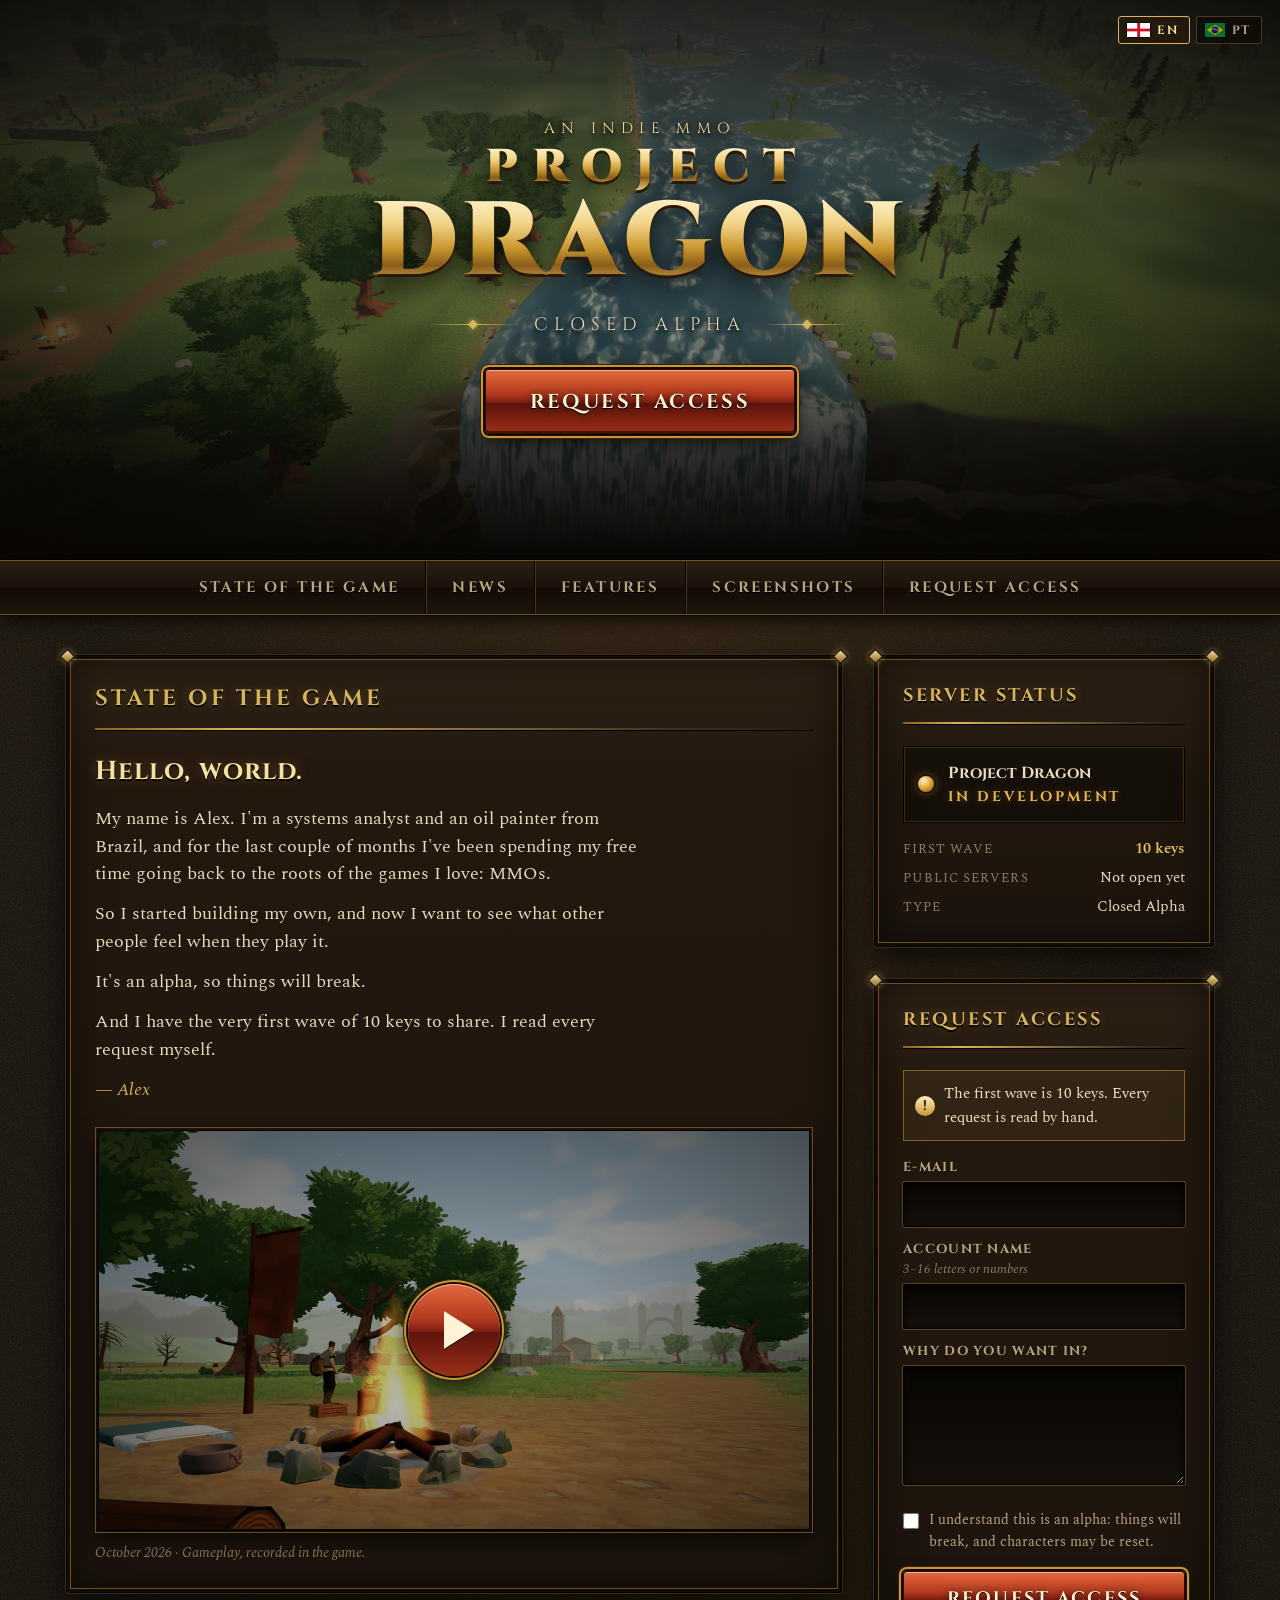
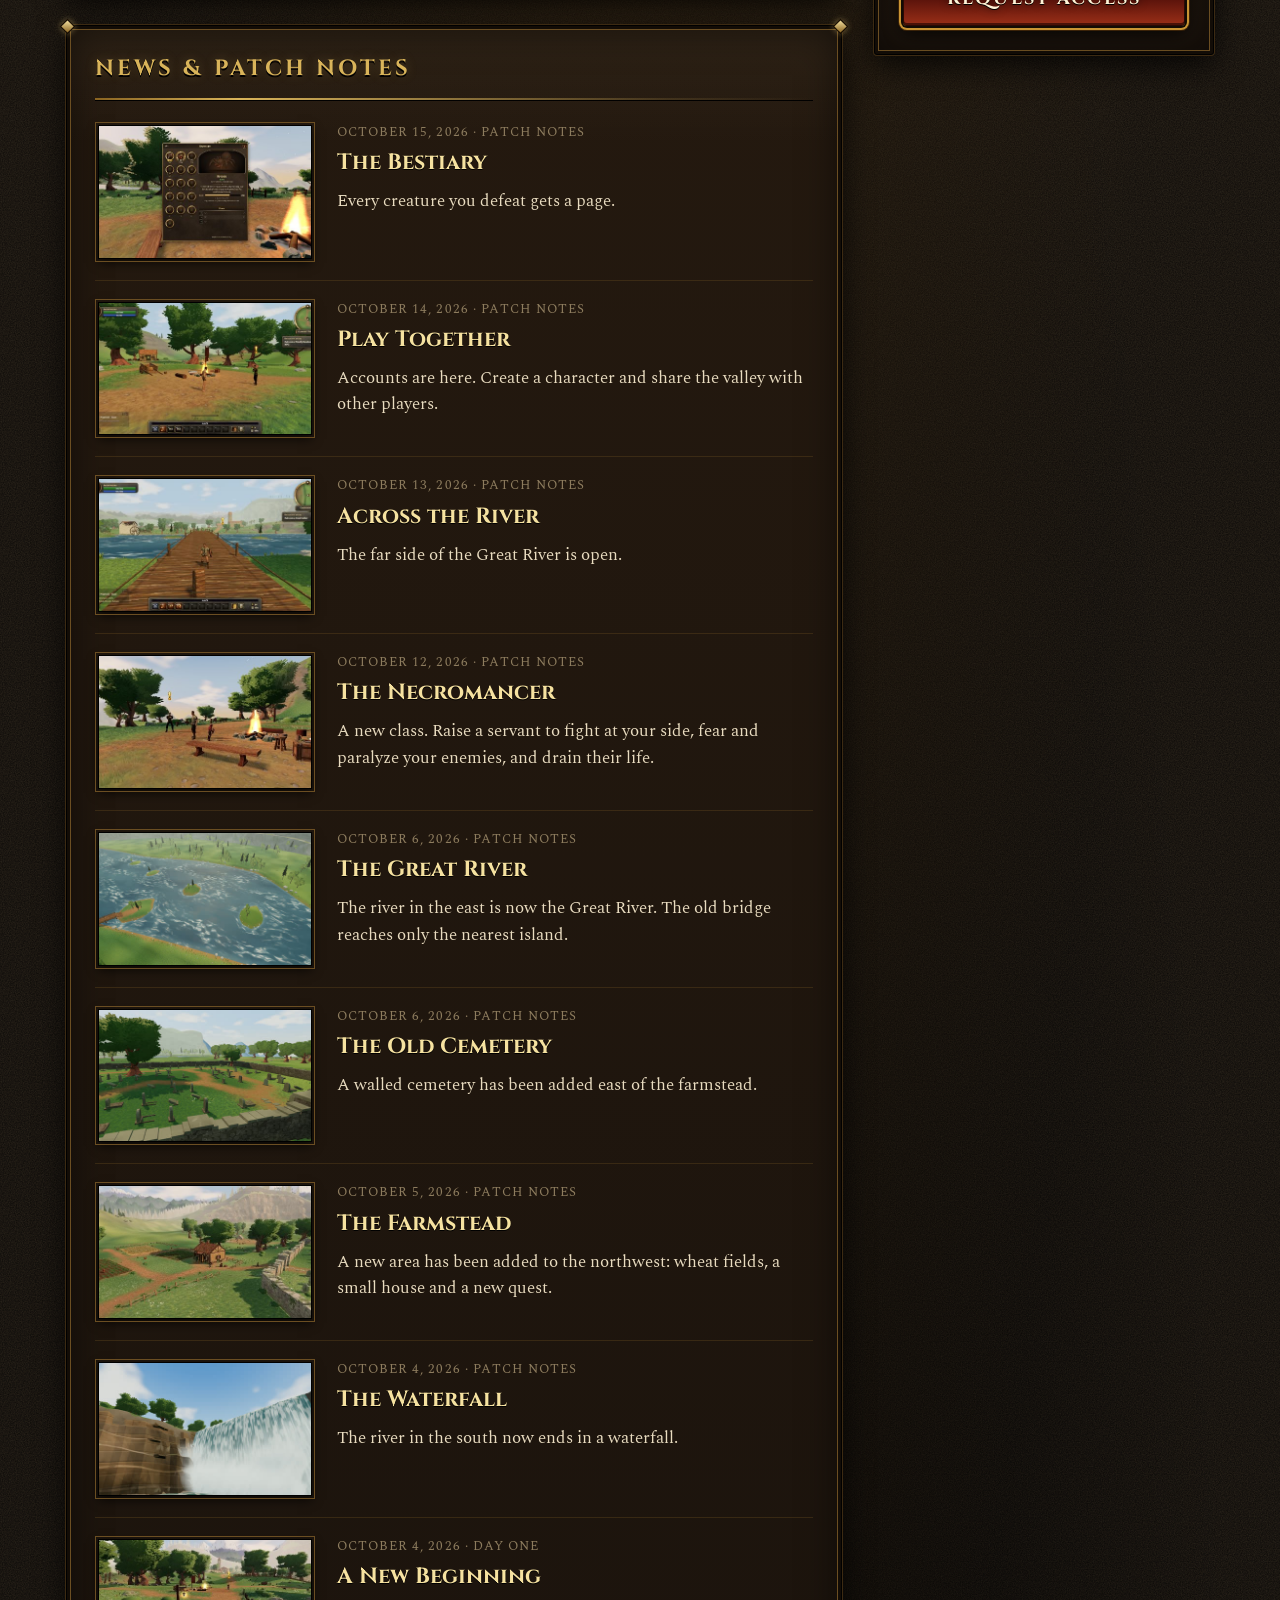
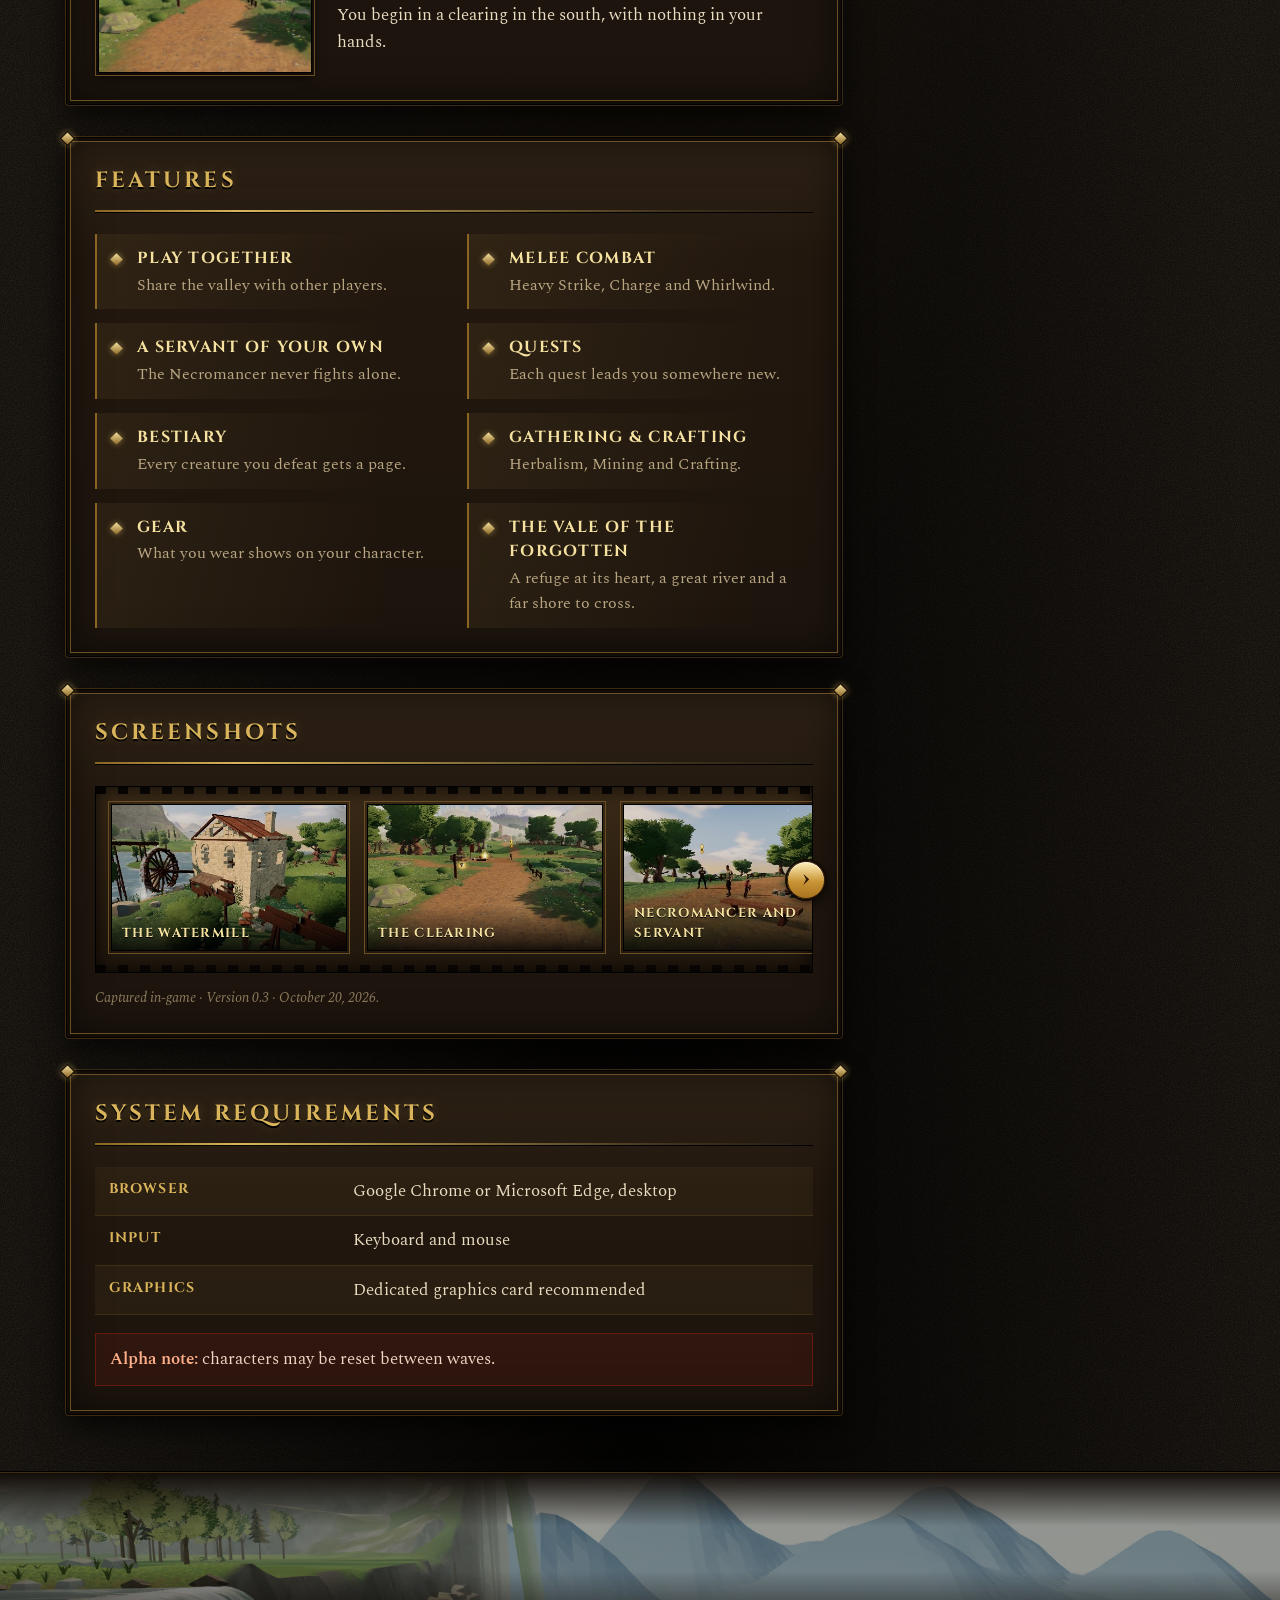
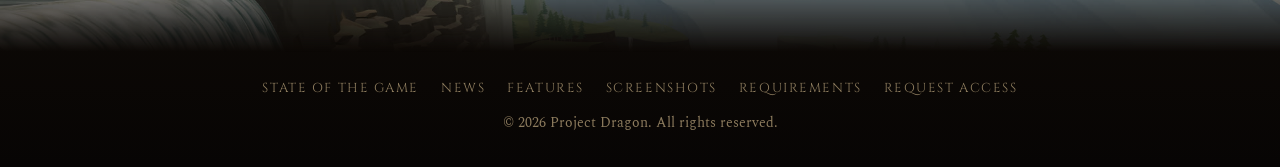
==== index.html @ 589f5ba9 "Refresh gallery with current Project Dragon 0.3 screenshots" ====
<!DOCTYPE html>
<html lang="en">
<head>
  <meta charset="utf-8">
  <meta name="viewport" content="width=device-width, initial-scale=1">
  <title>Project Dragon — Closed Alpha</title>
  <meta name="description" content="Project Dragon is an indie MMO. A world to explore. Closed alpha: request access.">
  <meta name="theme-color" content="#140d06">
  <meta property="og:type" content="website">
  <meta property="og:site_name" content="Project Dragon">
  <meta property="og:title" content="Project Dragon — Closed Alpha">
  <meta property="og:description" content="A world to explore. What lies beyond…">
  <meta property="og:url" content="https://playprojectdragon.github.io/">
  <meta property="og:image" content="https://playprojectdragon.github.io/img/social-card.jpg">
  <meta property="og:image:width" content="1200">
  <meta property="og:image:height" content="630">
  <meta property="og:image:alt" content="A waterfall at the edge of a green valley, a river with small islands behind it.">
  <meta name="twitter:card" content="summary_large_image">
  <link rel="icon" href="data:image/svg+xml,%3Csvg xmlns='http://www.w3.org/2000/svg' viewBox='0 0 32 32'%3E%3Crect x='6' y='6' width='20' height='20' transform='rotate(45 16 16)' fill='%23d9b45a' stroke='%231a0f04' stroke-width='2'/%3E%3C/svg%3E">
  <link rel="preconnect" href="https://fonts.googleapis.com">
  <link rel="preconnect" href="https://fonts.gstatic.com" crossorigin>
  <link href="https://fonts.googleapis.com/css2?family=Cinzel:wght@500;700;900&family=Spectral:ital,wght@0,400;0,600;1,400&display=swap" rel="stylesheet">
  <link rel="preload" as="image" href="img/masthead.jpg">
  <link rel="stylesheet" href="style.css?v=20261020-sem-login">
</head>
<body>

  <!-- Idioma (20/10/2026): inglês por padrão; o português do Brasil mora em data-pt e o script.js troca. -->
  <header class="masthead">
    <div class="masthead-art" aria-hidden="true"></div>
    <div class="lang" role="group" aria-label="Language" data-pt-aria="Idioma">
      <button class="lang-btn" type="button" data-lang="en" aria-pressed="true" title="English">
        <svg viewBox="0 0 30 18" aria-hidden="true"><rect width="30" height="18" fill="#fff"/><rect x="13.2" width="3.6" height="18" fill="#ce1124"/><rect y="7.2" width="30" height="3.6" fill="#ce1124"/></svg>
        <span>EN</span>
      </button>
      <button class="lang-btn" type="button" data-lang="pt" aria-pressed="false" title="Português (Brasil)">
        <svg viewBox="0 0 20 14" aria-hidden="true"><defs><clipPath id="br-globo"><circle cx="10" cy="7" r="3.5"/></clipPath></defs><rect width="20" height="14" fill="#009c3b"/><path d="M10 1.7 18.3 7 10 12.3 1.7 7z" fill="#ffdf00"/><circle cx="10" cy="7" r="3.5" fill="#002776"/><path d="M6.2 6.1 Q10 5.1 13.9 7.9" stroke="#fff" stroke-width="0.7" fill="none" clip-path="url(#br-globo)"/></svg>
        <span>PT</span>
      </button>
    </div>
    <div class="masthead-inner">
      <p class="masthead-kicker" data-pt="Um MMO indie">An indie MMO</p>
      <h1 class="logo"><span class="logo-line">Project</span> <span class="logo-line logo-big">Dragon</span></h1>
      <p class="masthead-tag"><span class="rule" aria-hidden="true"></span><span data-pt="Alfa Fechado">Closed Alpha</span><span class="rule" aria-hidden="true"></span></p>
      <a class="btn btn-epic" href="#request" data-pt="Pedir Acesso">Request Access</a>
    </div>
  </header>

  <nav class="mainnav" aria-label="Main">
    <ul>
      <li><a href="#state" data-pt="Estado do Jogo">State of the Game</a></li>
      <li><a href="#news" data-pt="Notícias">News</a></li>
      <li><a href="#features" data-pt="Recursos">Features</a></li>
      <li><a href="#screenshots" data-pt="Imagens">Screenshots</a></li>
      <li><a href="#request" data-pt="Pedir Acesso">Request Access</a></li>
    </ul>
  </nav>

  <div class="page">
    <main class="col-main">

      <section class="panel" id="state" aria-labelledby="state-title">
        <h2 class="panel-title" id="state-title" data-pt="Estado do Jogo">State of the Game</h2>

        <div class="letter">
          <p class="letter-hello" data-pt="Olá, mundo.">Hello, world.</p>
          <p data-pt="Meu nome é Alex. Sou analista de sistemas e pintor a óleo, aqui do Brasil, e nos últimos meses tenho usado meu tempo livre pra voltar às raízes dos jogos que eu amo: os MMOs.">My name is Alex. I'm a systems analyst and an oil painter from Brazil, and for the last couple of months I've been spending my free time going back to the roots of the games I love: MMOs.</p>
          <p data-pt="Então comecei a construir o meu, e agora quero ver o que as pessoas sentem quando jogam.">So I started building my own, and now I want to see what other people feel when they play it.</p>
          <p data-pt="É um alfa, então coisas vão quebrar.">It's an alpha, so things will break.</p>
          <p data-pt="E tenho a primeira leva de 10 chaves pra compartilhar. Eu leio cada pedido.">And I have the very first wave of 10 keys to share. I read every request myself.</p>
          <p class="letter-sign">— Alex</p>
        </div>

        <figure class="video">
          <div class="video-frame" id="video-frame">
            <img class="video-poster" src="img/video-poster.jpg" width="1280" height="720" alt="A fighter by a campfire in a clearing, a stone refuge in the distance." loading="lazy">
            <button class="video-play" id="video-play" type="button" aria-label="Play the trailer" data-pt-aria="Assistir ao trailer" hidden><span aria-hidden="true"></span></button>
            <p class="video-soon" id="video-soon" data-pt="Vídeo em breve">Gameplay video coming soon</p>
          </div>
          <figcaption class="video-cap" data-pt="&lt;time datetime='2026-10'&gt;Outubro de 2026&lt;/time&gt; · Gameplay gravado no jogo."><time datetime="2026-10">October 2026</time> · Gameplay, recorded in the game.</figcaption>
        </figure>
      </section>

      <section class="panel" id="news" aria-labelledby="news-title">
        <h2 class="panel-title" id="news-title" data-pt="Notícias e Atualizações">News &amp; Patch Notes</h2>

        <article class="news-item">
          <a class="news-thumb" href="img/shots-20261020-bestiary.jpg" data-lightbox="bestiary">
            <img src="img/thumb/shots-20261020-bestiary.jpg" width="480" height="270" alt="The bestiary open to the Spider entry, with its creature portrait and discovery progress." loading="lazy">
          </a>
          <div class="news-body">
            <p class="news-meta" data-pt="&lt;time datetime='2026-10-15'&gt;15 de outubro de 2026&lt;/time&gt; · Atualização"><time datetime="2026-10-15">October 15, 2026</time> · Patch Notes</p>
            <h3 class="news-title" data-pt="O Bestiário">The Bestiary</h3>
            <p data-pt="Cada criatura que você derrota ganha uma página.">Every creature you defeat gets a page.</p>
          </div>
        </article>

        <article class="news-item">
          <a class="news-thumb" href="img/play-together.jpg" data-lightbox="play-together">
            <img src="img/thumb/play-together.jpg" width="480" height="270" alt="Two characters by a campfire in a clearing." loading="lazy">
          </a>
          <div class="news-body">
            <p class="news-meta" data-pt="&lt;time datetime='2026-10-14'&gt;14 de outubro de 2026&lt;/time&gt; · Atualização"><time datetime="2026-10-14">October 14, 2026</time> · Patch Notes</p>
            <h3 class="news-title" data-pt="Jogue Junto">Play Together</h3>
            <p data-pt="As contas chegaram. Crie um personagem e divida o vale com outros jogadores.">Accounts are here. Create a character and share the valley with other players.</p>
          </div>
        </article>

        <article class="news-item">
          <a class="news-thumb" href="img/across-the-river.jpg" data-lightbox="across-the-river">
            <img src="img/thumb/across-the-river.jpg" width="480" height="270" alt="A long wooden bridge over a river, a watermill on the far bank." loading="lazy">
          </a>
          <div class="news-body">
            <p class="news-meta" data-pt="&lt;time datetime='2026-10-13'&gt;13 de outubro de 2026&lt;/time&gt; · Atualização"><time datetime="2026-10-13">October 13, 2026</time> · Patch Notes</p>
            <h3 class="news-title" data-pt="Do Outro Lado do Rio">Across the River</h3>
            <p data-pt="A outra margem do Grande Rio está aberta.">The far side of the Great River is open.</p>
          </div>
        </article>

        <article class="news-item">
          <a class="news-thumb" href="img/shots-20261020-necromancer.jpg" data-lightbox="necromancer">
            <img src="img/thumb/shots-20261020-necromancer.jpg" width="480" height="270" alt="A necromancer with a staff and an imp servant beside the clearing campfire." loading="lazy">
          </a>
          <div class="news-body">
            <p class="news-meta" data-pt="&lt;time datetime='2026-10-12'&gt;12 de outubro de 2026&lt;/time&gt; · Atualização"><time datetime="2026-10-12">October 12, 2026</time> · Patch Notes</p>
            <h3 class="news-title" data-pt="O Necromante">The Necromancer</h3>
            <p data-pt="Uma nova classe. Erga um servo pra lutar ao seu lado, aterrorize e paralise seus inimigos e drene a vida deles.">A new class. Raise a servant to fight at your side, fear and paralyze your enemies, and drain their life.</p>
          </div>
        </article>

        <article class="news-item">
          <a class="news-thumb" href="img/the-great-river.jpg" data-lightbox="the-great-river">
            <img src="img/thumb/the-great-river.jpg" width="480" height="270" alt="A wide river with small wooded islands, seen from above." loading="lazy">
          </a>
          <div class="news-body">
            <p class="news-meta" data-pt="&lt;time datetime='2026-10-06'&gt;6 de outubro de 2026&lt;/time&gt; · Atualização"><time datetime="2026-10-06">October 6, 2026</time> · Patch Notes</p>
            <h3 class="news-title" data-pt="O Grande Rio">The Great River</h3>
            <p data-pt="O rio do leste agora é o Grande Rio. A ponte velha só alcança a ilha mais próxima.">The river in the east is now the Great River. The old bridge reaches only the nearest island.</p>
          </div>
        </article>

        <article class="news-item">
          <a class="news-thumb" href="img/the-old-cemetery.jpg" data-lightbox="the-old-cemetery">
            <img src="img/thumb/the-old-cemetery.jpg" width="480" height="270" alt="Rows of old gravestones inside a low stone wall, a large tree among them." loading="lazy">
          </a>
          <div class="news-body">
            <p class="news-meta" data-pt="&lt;time datetime='2026-10-06'&gt;6 de outubro de 2026&lt;/time&gt; · Atualização"><time datetime="2026-10-06">October 6, 2026</time> · Patch Notes</p>
            <h3 class="news-title" data-pt="O Cemitério Antigo">The Old Cemetery</h3>
            <p data-pt="Um cemitério murado foi adicionado a leste do sítio.">A walled cemetery has been added east of the farmstead.</p>
          </div>
        </article>

        <article class="news-item">
          <a class="news-thumb" href="img/shots-20261020-the-farmstead.jpg" data-lightbox="the-farmstead">
            <img src="img/thumb/shots-20261020-the-farmstead.jpg" width="480" height="270" alt="The farmhouse and planted fields beside the stone wall of the old cemetery." loading="lazy">
          </a>
          <div class="news-body">
            <p class="news-meta" data-pt="&lt;time datetime='2026-10-05'&gt;5 de outubro de 2026&lt;/time&gt; · Atualização"><time datetime="2026-10-05">October 5, 2026</time> · Patch Notes</p>
            <h3 class="news-title" data-pt="O Sítio">The Farmstead</h3>
            <p data-pt="Uma nova área a noroeste: campos de trigo, uma casinha e uma nova missão.">A new area has been added to the northwest: wheat fields, a small house and a new quest.</p>
          </div>
        </article>

        <article class="news-item">
          <a class="news-thumb" href="img/below-the-falls.jpg" data-lightbox="below-the-falls">
            <img src="img/thumb/below-the-falls.jpg" width="480" height="270" alt="A waterfall seen from below, beside a layered rock wall." loading="lazy">
          </a>
          <div class="news-body">
            <p class="news-meta" data-pt="&lt;time datetime='2026-10-04'&gt;4 de outubro de 2026&lt;/time&gt; · Atualização"><time datetime="2026-10-04">October 4, 2026</time> · Patch Notes</p>
            <h3 class="news-title" data-pt="A Cachoeira">The Waterfall</h3>
            <p data-pt="O rio do sul agora termina numa cachoeira.">The river in the south now ends in a waterfall.</p>
          </div>
        </article>

        <article class="news-item">
          <a class="news-thumb" href="img/shots-20261020-the-clearing.jpg" data-lightbox="the-clearing">
            <img src="img/thumb/shots-20261020-the-clearing.jpg" width="480" height="270" alt="A lantern-lined path leads into the clearing, with campfires, trees and the refuge beyond." loading="lazy">
          </a>
          <div class="news-body">
            <p class="news-meta" data-pt="&lt;time datetime='2026-10-04'&gt;4 de outubro de 2026&lt;/time&gt; · Dia 1"><time datetime="2026-10-04">October 4, 2026</time> · Day One</p>
            <h3 class="news-title" data-pt="Um Novo Começo">A New Beginning</h3>
            <p data-pt="Você começa numa clareira ao sul, sem nada nas mãos.">You begin in a clearing in the south, with nothing in your hands.</p>
          </div>
        </article>
      </section>

      <section class="panel" id="features" aria-labelledby="features-title">
        <h2 class="panel-title" id="features-title" data-pt="Recursos">Features</h2>
        <ul class="features">
          <li><h3 data-pt="Jogue Junto">Play Together</h3><p data-pt="Divida o vale com outros jogadores.">Share the valley with other players.</p></li>
          <li><h3 data-pt="Combate Corpo a Corpo">Melee Combat</h3><p data-pt="Golpe Forte, Investida e Rodopio.">Heavy Strike, Charge and Whirlwind.</p></li>
          <li><h3 data-pt="Um Servo Só Seu">A Servant of Your Own</h3><p data-pt="O Necromante nunca luta sozinho.">The Necromancer never fights alone.</p></li>
          <li><h3 data-pt="Missões">Quests</h3><p data-pt="Cada missão leva você a um lugar novo.">Each quest leads you somewhere new.</p></li>
          <li><h3 data-pt="Bestiário">Bestiary</h3><p data-pt="Cada criatura que você derrota ganha uma página.">Every creature you defeat gets a page.</p></li>
          <li><h3 data-pt="Coleta e Artesanato">Gathering &amp; Crafting</h3><p data-pt="Herbalismo, Mineração e Artesanato.">Herbalism, Mining and Crafting.</p></li>
          <li><h3 data-pt="Equipamento">Gear</h3><p data-pt="O que você veste aparece no seu personagem.">What you wear shows on your character.</p></li>
          <li><h3 data-pt="O Vale dos Esquecidos">The Vale of the Forgotten</h3><p data-pt="Um refúgio no coração, um grande rio e uma margem distante pra atravessar.">A refuge at its heart, a great river and a far shore to cross.</p></li>
        </ul>
      </section>

      <section class="panel" id="screenshots" aria-labelledby="shots-title">
        <h2 class="panel-title" id="shots-title" data-pt="Imagens">Screenshots</h2>
        <div class="filmstrip-wrap">
        <button class="strip-btn strip-prev" type="button" aria-label="Scroll screenshots left" data-pt-aria="Voltar as imagens" data-strip="-1">&#8249;</button>
        <div class="filmstrip" id="filmstrip" role="list">
          <a role="listitem" class="frame" href="img/shots-20261020-watermill.jpg" data-lightbox="watermill" data-caption="The Watermill" data-pt-cap="O Moinho">
            <img src="img/thumb/shots-20261020-watermill.jpg" width="480" height="270" alt="The stone watermill beside the river, with its wooden wheel and flowing water." loading="lazy">
            <span class="frame-cap" data-pt="O Moinho">The Watermill</span>
          </a>
          <a role="listitem" class="frame" href="img/shots-20261020-the-clearing.jpg" data-lightbox="the-clearing" data-caption="The Clearing" data-pt-cap="A Clareira">
            <img src="img/thumb/shots-20261020-the-clearing.jpg" width="480" height="270" alt="A lantern-lined path leads into the clearing, with campfires, trees and the refuge beyond." loading="lazy">
            <span class="frame-cap" data-pt="A Clareira">The Clearing</span>
          </a>
          <a role="listitem" class="frame" href="img/shots-20261020-necromancer.jpg" data-lightbox="necromancer" data-caption="Necromancer and Servant" data-pt-cap="Necromante e Servo">
            <img src="img/thumb/shots-20261020-necromancer.jpg" width="480" height="270" alt="A necromancer with a staff and an imp servant beside the clearing campfire." loading="lazy">
            <span class="frame-cap" data-pt="Necromante e Servo">Necromancer and Servant</span>
          </a>
          <a role="listitem" class="frame" href="img/shots-20261020-dragon.jpg" data-lightbox="dragon" data-caption="The Dragon" data-pt-cap="O Dragão">
            <img src="img/thumb/shots-20261020-dragon.jpg" width="480" height="270" alt="A dark armored dragon in the grass, surrounded by trees and cliffs." loading="lazy">
            <span class="frame-cap" data-pt="O Dragão">The Dragon</span>
          </a>
          <a role="listitem" class="frame" href="img/shots-20261020-the-farmstead.jpg" data-lightbox="the-farmstead" data-caption="The Farmstead" data-pt-cap="O Sítio">
            <img src="img/thumb/shots-20261020-the-farmstead.jpg" width="480" height="270" alt="The farmhouse and planted fields beside the stone wall of the old cemetery." loading="lazy">
            <span class="frame-cap" data-pt="O Sítio">The Farmstead</span>
          </a>
          <a role="listitem" class="frame" href="img/shots-20261020-james.jpg" data-lightbox="james" data-caption="James by the Cemetery" data-pt-cap="James junto ao Cemitério">
            <img src="img/thumb/shots-20261020-james.jpg" width="480" height="270" alt="James sits on a bench beside a mug and potted plants, with the cemetery gate behind him." loading="lazy">
            <span class="frame-cap" data-pt="James junto ao Cemitério">James by the Cemetery</span>
          </a>
          <a role="listitem" class="frame" href="img/shots-20261020-bestiary.jpg" data-lightbox="bestiary" data-caption="The Bestiary" data-pt-cap="O Bestiário">
            <img src="img/thumb/shots-20261020-bestiary.jpg" width="480" height="270" alt="The bestiary open to the Spider entry, with its creature portrait and discovery progress." loading="lazy">
            <span class="frame-cap" data-pt="O Bestiário">The Bestiary</span>
          </a>
        </div>
        <button class="strip-btn strip-next" type="button" aria-label="Scroll screenshots right" data-pt-aria="Avançar as imagens" data-strip="1">&#8250;</button>
        </div>
        <p class="panel-foot" data-pt="Capturadas no jogo · Versão 0.3 · 20 de outubro de 2026.">Captured in-game · Version 0.3 · October 20, 2026.</p>
      </section>

      <section class="panel" id="requirements" aria-labelledby="req-title">
        <h2 class="panel-title" id="req-title" data-pt="Requisitos do Sistema">System Requirements</h2>
        <table class="req">
          <tbody>
            <tr><th scope="row" data-pt="Navegador">Browser</th><td data-pt="Google Chrome ou Microsoft Edge, no computador">Google Chrome or Microsoft Edge, desktop</td></tr>
            <tr><th scope="row" data-pt="Controles">Input</th><td data-pt="Teclado e mouse">Keyboard and mouse</td></tr>
            <tr><th scope="row" data-pt="Gráficos">Graphics</th><td data-pt="Placa de vídeo dedicada recomendada">Dedicated graphics card recommended</td></tr>
          </tbody>
        </table>
        <p class="alpha-note" data-pt="&lt;strong&gt;Aviso de alfa:&lt;/strong&gt; personagens podem ser zerados entre as levas."><strong>Alpha note:</strong> characters may be reset between waves.</p>
      </section>

    </main>

    <aside class="col-side">

      <section class="panel panel-side" aria-labelledby="status-title">
        <h2 class="panel-title" id="status-title" data-pt="Status do Servidor">Server Status</h2>
        <div class="realm">
          <span class="realm-light realm-light-wait" aria-hidden="true"></span>
          <div>
            <p class="realm-name">Project Dragon</p>
            <p class="realm-state realm-state-wait" data-pt="Em Construção">In Development</p>
          </div>
        </div>
        <dl class="realm-info">
          <dt data-pt="Primeira leva">First wave</dt><dd class="pop-low" data-pt="10 chaves">10 keys</dd>
          <dt data-pt="Servidores públicos">Public servers</dt><dd data-pt="Fechados">Not open yet</dd>
          <dt data-pt="Tipo">Type</dt><dd data-pt="Alfa Fechado">Closed Alpha</dd>
        </dl>
      </section>

      <section class="panel panel-side" id="request" aria-labelledby="request-title">
        <h2 class="panel-title" id="request-title" data-pt="Pedir Acesso">Request Access</h2>
        <p class="warn" data-pt="A primeira leva é de 10 chaves. Cada pedido é lido um a um.">The first wave is 10 keys. Every request is read by hand.</p>
        <form class="signup" id="signup" novalidate>
          <label for="su-email">E-mail</label>
          <input id="su-email" name="email" type="email" autocomplete="email" required>
          <label for="su-name" data-pt="Nome da conta &lt;span class='hint'&gt;3 a 16 letras ou números&lt;/span&gt;">Account name <span class="hint">3–16 letters or numbers</span></label>
          <input id="su-name" name="account" type="text" required pattern="[A-Za-z0-9]{3,16}" maxlength="16" autocomplete="off">
          <label for="su-why" data-pt="Por que você quer entrar?">Why do you want in?</label>
          <textarea id="su-why" name="why" rows="4" required maxlength="600"></textarea>
          <label class="check"><input type="checkbox" name="ack" value="yes" required> <span data-pt="Entendo que é um alfa: coisas vão quebrar, e personagens podem ser zerados.">I understand this is an alpha: things will break, and characters may be reset.</span></label>
          <div class="hp" aria-hidden="true"><label for="su-site">Leave this field empty</label><input id="su-site" name="_gotcha" type="text" tabindex="-1" autocomplete="off"></div>
          <p class="form-error" id="su-error" role="alert" hidden></p>
          <button class="btn btn-epic btn-block" type="submit" data-pt="Pedir Acesso">Request Access</button>
        </form>
        <div class="received" id="su-done" role="status" hidden>
          <p class="received-title" data-pt="Pedido recebido.">Request received.</p>
          <p data-pt="Se você estiver na leva, sua chave chega por e-mail.">If you're in the wave, your key arrives by e-mail.</p>
        </div>
        <div class="received received-wait" id="su-closed" role="status" hidden>
          <p class="received-title" data-pt="Os pedidos ainda não abriram.">Requests are not open yet.</p>
          <p data-pt="Nada foi enviado. Volte em breve.">Nothing was sent. Please check back soon.</p>
        </div>
      </section>

    </aside>
  </div>

  <footer class="footer">
    <div class="footer-art" aria-hidden="true"></div>
    <ul class="footer-nav">
      <li><a href="#state" data-pt="Estado do Jogo">State of the Game</a></li>
      <li><a href="#news" data-pt="Notícias">News</a></li>
      <li><a href="#features" data-pt="Recursos">Features</a></li>
      <li><a href="#screenshots" data-pt="Imagens">Screenshots</a></li>
      <li><a href="#requirements" data-pt="Requisitos">Requirements</a></li>
      <li><a href="#request" data-pt="Pedir Acesso">Request Access</a></li>
    </ul>
    <p class="copy" data-pt="© 2026 Project Dragon. Todos os direitos reservados.">© 2026 Project Dragon. All rights reserved.</p>
  </footer>

  <div class="lightbox" id="lightbox" hidden>
    <div class="lightbox-box" role="dialog" aria-modal="true" aria-label="Screenshot">
      <img class="lightbox-img" id="lb-img" alt="">
      <p class="lightbox-cap" id="lb-cap"></p>
      <button class="lb-btn lb-prev" id="lb-prev" type="button" aria-label="Previous screenshot" data-pt-aria="Imagem anterior">&#8249;</button>
      <button class="lb-btn lb-next" id="lb-next" type="button" aria-label="Next screenshot" data-pt-aria="Próxima imagem">&#8250;</button>
      <button class="lb-btn lb-close" id="lb-close" type="button" aria-label="Close" data-pt-aria="Fechar">&#215;</button>
    </div>
  </div>

  <script src="script.js?v=20261020-gallery"></script>
</body>
</html>
---- style.css ----
/* Project Dragon — página oficial, estilo dos sites de MMO de 2010.
   Sem framework, sem build. Fontes: Google Fonts (Cinzel, Spectral) com fallback local. */

:root {
  --ink: #e9dcc0;
  --ink-dim: #b9a682;
  --ink-mute: #8d7c5e;
  --gold: #d9b45a;
  --gold-hi: #f6e2a0;
  --gold-lo: #8a6421;
  --bronze: #5b3d16;
  --leather: #1c140d;
  --leather-2: #24190f;
  --night: #0c0907;
  --blood: #7c1d12;
  --green: #5fd068;
  --serif-title: "Cinzel", "Trajan Pro", "Times New Roman", Georgia, serif;
  --serif-body: "Spectral", Georgia, "Times New Roman", serif;
  --gutter: 16px;
}

*, *::before, *::after { box-sizing: border-box; }

html { scroll-behavior: smooth; }

body {
  margin: 0;
  color: var(--ink);
  font-family: var(--serif-body);
  font-size: 17px;
  line-height: 1.55;
  background-color: var(--night);
  background-image:
    radial-gradient(ellipse at 50% 0%, rgba(120, 82, 34, 0.28), transparent 60%),
    radial-gradient(ellipse at 50% 100%, rgba(0, 0, 0, 0.9), transparent 70%),
    url("data:image/svg+xml,%3Csvg xmlns='http://www.w3.org/2000/svg' width='220' height='220'%3E%3Cfilter id='n'%3E%3CfeTurbulence type='fractalNoise' baseFrequency='0.85' numOctaves='3' stitchTiles='stitch'/%3E%3CfeColorMatrix values='0 0 0 0 0.55 0 0 0 0 0.42 0 0 0 0 0.25 0 0 0 0.16 0'/%3E%3C/filter%3E%3Crect width='100%25' height='100%25' filter='url(%23n)'/%3E%3C/svg%3E"),
    linear-gradient(180deg, #17110b 0%, #0d0a07 40%, #090705 100%);
  overflow-x: hidden;
}

img { max-width: 100%; height: auto; display: block; }

a { color: var(--gold); text-decoration: none; }
a:hover, a:focus-visible { color: var(--gold-hi); text-shadow: 0 0 8px rgba(246, 210, 120, 0.45); }

:focus-visible { outline: 2px solid var(--gold-hi); outline-offset: 2px; }

h1, h2, h3 { font-family: var(--serif-title); font-weight: 700; margin: 0; }

/* ---------- Cabeçalho ---------- */

.masthead {
  position: relative;
  min-height: 560px;
  display: flex;
  align-items: center;
  justify-content: center;
  text-align: center;
  padding: 64px var(--gutter) 72px;
  overflow: hidden;
  border-bottom: 1px solid #000;
}

.masthead-art {
  position: absolute;
  inset: 0;
  background: url("img/masthead.jpg") center 55% / cover no-repeat;
  filter: saturate(0.95) brightness(0.88);
}

.masthead-art::after {
  content: "";
  position: absolute;
  inset: 0;
  background:
    radial-gradient(ellipse at 50% 46%, rgba(10, 7, 4, 0.15) 0%, rgba(10, 7, 4, 0.55) 55%, rgba(10, 7, 4, 0.95) 100%),
    linear-gradient(180deg, rgba(10, 7, 4, 0.55) 0%, rgba(10, 7, 4, 0) 30%, rgba(10, 7, 4, 0) 62%, var(--night) 100%);
}

.masthead-inner { position: relative; max-width: 900px; width: 100%; }

/* Idioma (20/10/2026): bandeira da Inglaterra e do Brasil no canto do cabeçalho; inglês por padrão. */
.lang {
  position: absolute;
  top: 16px;
  right: 18px;
  z-index: 2;
  display: flex;
  gap: 6px;
}
.lang-btn {
  display: inline-flex;
  align-items: center;
  gap: 7px;
  padding: 6px 10px 6px 8px;
  font-family: var(--serif-title);
  font-weight: 700;
  font-size: 12px;
  letter-spacing: 0.14em;
  line-height: 1;
  color: var(--ink-dim);
  background: rgba(12, 9, 7, 0.62);
  border: 1px solid rgba(217, 180, 90, 0.28);
  border-radius: 3px;
  cursor: pointer;
  transition: border-color 0.15s, color 0.15s, background 0.15s;
}
.lang-btn svg { display: block; width: auto; height: 14px; box-shadow: 0 0 0 1px rgba(0, 0, 0, 0.55); }
.lang-btn[aria-pressed="false"] svg { opacity: 0.7; }
.lang-btn[aria-pressed="true"] { color: var(--gold-hi); border-color: var(--gold); background: rgba(36, 25, 15, 0.85); }
.lang-btn:hover, .lang-btn:focus-visible { color: var(--gold-hi); border-color: var(--gold); outline: none; }
.lang-btn:hover svg, .lang-btn:focus-visible svg { opacity: 1; }

.masthead-kicker {
  margin: 0 0 6px;
  font-family: var(--serif-title);
  font-size: 15px;
  letter-spacing: 0.42em;
  text-transform: uppercase;
  color: var(--gold-hi);
  text-shadow: 0 2px 4px #000, 0 0 14px rgba(0, 0, 0, 0.9);
}

.logo {
  font-family: var(--serif-title);
  font-weight: 900;
  line-height: 0.95;
  margin: 0;
  color: var(--gold);
  text-transform: uppercase;
  filter: drop-shadow(0 3px 0 #2a1806) drop-shadow(0 6px 14px rgba(0, 0, 0, 0.95));
}

.logo-line {
  display: block;
  background: linear-gradient(180deg, #fff6d0 0%, #f2d488 30%, #c8962f 55%, #8a5d18 72%, #e7c46e 100%);
  -webkit-background-clip: text;
  background-clip: text;
  -webkit-text-fill-color: transparent;
  color: var(--gold);
}

.logo-line:first-child { font-size: 46px; letter-spacing: 0.3em; margin-bottom: 4px; padding-left: 0.3em; }
.logo-big { font-size: 104px; letter-spacing: 0.04em; }

.masthead-tag {
  display: flex;
  align-items: center;
  justify-content: center;
  gap: 16px;
  margin: 18px 0 30px;
  font-family: var(--serif-title);
  font-size: 18px;
  letter-spacing: 0.34em;
  text-transform: uppercase;
  color: var(--ink);
  text-shadow: 0 2px 4px #000;
}

.masthead-tag .rule {
  display: inline-block;
  width: 90px;
  height: 1px;
  background: linear-gradient(90deg, transparent, var(--gold), transparent);
  position: relative;
}

.masthead-tag .rule::after {
  content: "";
  position: absolute;
  left: 50%;
  top: -3px;
  width: 7px;
  height: 7px;
  background: var(--gold);
  transform: translateX(-50%) rotate(45deg);
  box-shadow: 0 0 6px rgba(246, 210, 120, 0.7);
}

.masthead-note {
  margin: 16px 0 0;
  font-style: italic;
  color: var(--ink);
  text-shadow: 0 2px 4px #000, 0 0 10px #000;
}

/* ---------- Botões com bisel ---------- */

.btn {
  display: inline-block;
  font-family: var(--serif-title);
  font-weight: 700;
  text-transform: uppercase;
  letter-spacing: 0.12em;
  color: #2a1604;
  background: linear-gradient(180deg, #fff1bd 0%, #f0cd74 22%, #c99434 52%, #a8731f 53%, #d6a94c 100%);
  border: 1px solid #3a2208;
  border-radius: 4px;
  box-shadow:
    inset 0 1px 0 rgba(255, 255, 255, 0.75),
    inset 0 -2px 0 rgba(90, 50, 8, 0.6),
    0 0 0 2px #120b04,
    0 0 0 3px #7a5620,
    0 4px 12px rgba(0, 0, 0, 0.8);
  text-shadow: 0 1px 0 rgba(255, 240, 200, 0.6);
  cursor: pointer;
  transition: filter 0.15s ease, box-shadow 0.15s ease;
}

.btn:hover, .btn:focus-visible {
  color: #2a1604;
  filter: brightness(1.12);
  text-shadow: 0 1px 0 rgba(255, 240, 200, 0.6);
  box-shadow:
    inset 0 1px 0 rgba(255, 255, 255, 0.85),
    inset 0 -2px 0 rgba(90, 50, 8, 0.6),
    0 0 0 2px #120b04,
    0 0 0 3px #b48a3c,
    0 0 22px rgba(246, 200, 100, 0.55),
    0 4px 12px rgba(0, 0, 0, 0.8);
}

.btn:active { filter: brightness(0.95); transform: translateY(1px); }

.btn-epic {
  font-size: 20px;
  padding: 16px 44px;
  color: #fff3d6;
  text-shadow: 0 1px 0 #000, 0 0 8px rgba(0, 0, 0, 0.7);
  background: linear-gradient(180deg, #e46a3e 0%, #b23a1d 38%, #7c1d12 52%, #5d140b 53%, #9a2f18 100%);
  border-color: #2b0a04;
  box-shadow:
    inset 0 1px 0 rgba(255, 210, 170, 0.7),
    inset 0 -2px 0 rgba(40, 6, 2, 0.7),
    0 0 0 2px #120b04,
    0 0 0 4px #c99434,
    0 0 0 5px #3a2208,
    0 6px 18px rgba(0, 0, 0, 0.85);
}

.btn-epic:hover, .btn-epic:focus-visible {
  color: #fffaf0;
  text-shadow: 0 1px 0 #000, 0 0 10px rgba(255, 200, 120, 0.6);
  box-shadow:
    inset 0 1px 0 rgba(255, 220, 180, 0.85),
    inset 0 -2px 0 rgba(40, 6, 2, 0.7),
    0 0 0 2px #120b04,
    0 0 0 4px #f0cd74,
    0 0 0 5px #3a2208,
    0 0 28px rgba(255, 150, 70, 0.55),
    0 6px 18px rgba(0, 0, 0, 0.85);
}

.btn-small { font-size: 14px; padding: 9px 18px; }
.btn-block { display: block; width: 100%; padding: 14px 12px; font-size: 18px; }

.btn[disabled] {
  cursor: not-allowed;
  filter: grayscale(0.85) brightness(0.55);
  box-shadow: inset 0 1px 0 rgba(255, 255, 255, 0.3), 0 0 0 2px #120b04, 0 0 0 3px #4a3a22;
}

/* ---------- Navegação ---------- */

.mainnav {
  position: sticky;
  top: 0;
  z-index: 20;
  background:
    linear-gradient(180deg, #2b1f13 0%, #1a120a 48%, #120c06 52%, #1d140b 100%);
  border-top: 1px solid #6e5023;
  border-bottom: 1px solid #6e5023;
  box-shadow: 0 1px 0 #000, 0 -1px 0 #000, 0 6px 18px rgba(0, 0, 0, 0.7);
}

.mainnav ul {
  list-style: none;
  margin: 0 auto;
  padding: 0 var(--gutter);
  max-width: 1180px;
  display: flex;
  justify-content: center;
  flex-wrap: wrap;
}

.mainnav li + li { border-left: 1px solid #000; box-shadow: inset 1px 0 0 #4a3519; }

.mainnav a {
  display: block;
  padding: 15px 26px;
  font-family: var(--serif-title);
  font-weight: 700;
  font-size: 15px;
  letter-spacing: 0.16em;
  text-transform: uppercase;
  color: var(--ink-dim);
  text-shadow: 0 1px 0 #000;
}

.mainnav a:hover, .mainnav a:focus-visible {
  color: var(--gold-hi);
  background: radial-gradient(ellipse at 50% 100%, rgba(217, 180, 90, 0.25), transparent 70%);
}

/* ---------- Página e painéis ---------- */

.page {
  max-width: 1180px;
  margin: 0 auto;
  padding: 40px var(--gutter) 56px;
  display: grid;
  grid-template-columns: minmax(0, 1fr) 340px;
  gap: 32px;
  align-items: start;
}

.col-main, .col-side { display: grid; grid-template-columns: minmax(0, 1fr); gap: 32px; min-width: 0; }
.panel { min-width: 0; }

.panel {
  position: relative;
  padding: 26px 28px 28px;
  background:
    linear-gradient(180deg, rgba(255, 230, 170, 0.045), rgba(0, 0, 0, 0) 120px),
    linear-gradient(180deg, var(--leather-2), var(--leather));
  border: 1px solid #000;
  outline: 1px solid #6b4e22;
  outline-offset: -5px;
  box-shadow:
    inset 0 0 0 4px #120c06,
    inset 0 0 40px rgba(0, 0, 0, 0.6),
    0 0 0 1px #3c2a12,
    0 10px 30px rgba(0, 0, 0, 0.75);
  border-radius: 3px;
  scroll-margin-top: 70px;
}

/* Cantoneiras ornamentais: quatro losangos dourados. */
.panel::before, .panel::after {
  content: "";
  position: absolute;
  top: -5px;
  width: 11px;
  height: 11px;
  background: linear-gradient(135deg, var(--gold-hi), var(--gold-lo));
  border: 1px solid #1a0f04;
  transform: rotate(45deg);
  box-shadow: 0 0 6px rgba(246, 210, 120, 0.45);
}
.panel::before { left: -5px; }
.panel::after { right: -5px; }

.panel-title {
  position: relative;
  font-size: 22px;
  letter-spacing: 0.14em;
  text-transform: uppercase;
  color: var(--gold);
  text-shadow: 0 2px 0 #000, 0 0 12px rgba(217, 180, 90, 0.25);
  padding-bottom: 14px;
  margin-bottom: 22px;
}

.panel-title::after {
  content: "";
  position: absolute;
  left: 0;
  right: 0;
  bottom: 0;
  height: 2px;
  background: linear-gradient(90deg, var(--gold-lo), var(--gold) 20%, rgba(217, 180, 90, 0.15) 80%, transparent);
  box-shadow: 0 1px 0 #000;
}

.panel-side .panel-title { font-size: 18px; }

.panel-foot {
  margin: 14px 0 0;
  font-size: 14px;
  font-style: italic;
  color: var(--ink-mute);
}

/* ---------- Notícias ---------- */

.news-item {
  display: grid;
  grid-template-columns: 220px minmax(0, 1fr);
  gap: 22px;
  padding: 18px 0;
  border-top: 1px solid rgba(107, 78, 34, 0.35);
}
.news-item:first-of-type { border-top: 0; padding-top: 0; }
.news-item:last-of-type { padding-bottom: 0; }

.news-thumb {
  display: block;
  border: 1px solid #000;
  outline: 1px solid #6b4e22;
  outline-offset: 2px;
  margin: 3px;
  box-shadow: 0 4px 10px rgba(0, 0, 0, 0.7);
  overflow: hidden;
  aspect-ratio: 16 / 10;
  align-self: start;
}
.news-thumb img { width: 100%; height: 100%; object-fit: cover; transition: transform 0.4s ease, filter 0.4s ease; }
.news-thumb:hover img { transform: scale(1.05); filter: brightness(1.1); }

.news-meta {
  margin: 0 0 4px;
  font-size: 13px;
  letter-spacing: 0.08em;
  text-transform: uppercase;
  color: var(--ink-mute);
}

.news-title {
  font-size: 22px;
  color: var(--gold-hi);
  text-shadow: 0 1px 0 #000;
  margin-bottom: 8px;
}

.news-body p:last-child { margin: 0; }

/* ---------- Recursos ---------- */

.features {
  list-style: none;
  margin: 0;
  padding: 0;
  display: grid;
  grid-template-columns: repeat(2, minmax(0, 1fr));
  gap: 14px 26px;
}

.features li {
  position: relative;
  padding: 12px 14px 12px 40px;
  background: linear-gradient(90deg, rgba(217, 180, 90, 0.07), transparent 85%);
  border-left: 2px solid var(--gold-lo);
}

.features li::before {
  content: "";
  position: absolute;
  left: 15px;
  top: 21px;
  width: 9px;
  height: 9px;
  background: linear-gradient(135deg, var(--gold-hi), var(--gold-lo));
  transform: rotate(45deg);
  box-shadow: 0 0 6px rgba(246, 210, 120, 0.5);
}

.features h3 {
  font-size: 16px;
  letter-spacing: 0.08em;
  text-transform: uppercase;
  color: var(--gold-hi);
  margin-bottom: 2px;
}

.features p { margin: 0; color: var(--ink-dim); font-size: 16px; }

/* ---------- Filmstrip ---------- */

.filmstrip-wrap { position: relative; }

.strip-btn {
  position: absolute;
  top: 50%;
  z-index: 2;
  width: 38px;
  height: 38px;
  margin-top: -19px;
  border-radius: 50%;
  font: 700 26px/34px var(--serif-title);
  color: #2a1604;
  background: linear-gradient(180deg, #fff1bd, #c99434 55%, #a8731f);
  border: 1px solid #3a2208;
  box-shadow: inset 0 1px 0 rgba(255, 255, 255, 0.7), 0 0 0 2px #120b04, 0 4px 12px rgba(0, 0, 0, 0.8);
  cursor: pointer;
}
.strip-btn:hover, .strip-btn:focus-visible { filter: brightness(1.15); }
.strip-btn[disabled] { opacity: 0; pointer-events: none; }
.strip-prev { left: -12px; }
.strip-next { right: -12px; }

.filmstrip {
  display: flex;
  gap: 14px;
  overflow-x: auto;
  scroll-snap-type: x mandatory;
  padding: 14px 12px 18px;
  background:
    repeating-linear-gradient(90deg, #0a0705 0 10px, transparent 10px 22px) top / 100% 7px no-repeat,
    repeating-linear-gradient(90deg, #0a0705 0 10px, transparent 10px 22px) bottom / 100% 7px no-repeat,
    linear-gradient(180deg, #3a2a17, #20160c);
  border: 1px solid #000;
  box-shadow: inset 0 0 20px rgba(0, 0, 0, 0.85);
  scroll-padding: 0 15px;
  scrollbar-color: var(--gold-lo) #120c06;
}

.frame {
  position: relative;
  flex: 0 0 236px;
  scroll-snap-align: start;
  border: 1px solid #000;
  outline: 1px solid #6b4e22;
  outline-offset: 2px;
  margin: 3px;
  aspect-ratio: 16 / 10;
  overflow: hidden;
  background: #000;
}

.frame img { width: 100%; height: 100%; object-fit: cover; transition: transform 0.4s ease, filter 0.4s ease; filter: brightness(0.92); }
.frame:hover img, .frame:focus-visible img { transform: scale(1.06); filter: brightness(1.08); }

.frame-cap {
  position: absolute;
  left: 0;
  right: 0;
  bottom: 0;
  padding: 18px 10px 7px;
  font-family: var(--serif-title);
  font-size: 13px;
  font-weight: 700;
  letter-spacing: 0.1em;
  text-transform: uppercase;
  color: var(--gold-hi);
  text-shadow: 0 1px 0 #000;
  background: linear-gradient(180deg, transparent, rgba(0, 0, 0, 0.85));
}

/* ---------- Requisitos ---------- */

.req { width: 100%; border-collapse: collapse; }
.req th, .req td { text-align: left; padding: 11px 14px; border-bottom: 1px solid rgba(107, 78, 34, 0.35); vertical-align: top; }
.req tr:nth-child(odd) { background: rgba(217, 180, 90, 0.05); }
.req th {
  width: 34%;
  font-family: var(--serif-title);
  font-size: 14px;
  letter-spacing: 0.08em;
  text-transform: uppercase;
  color: var(--gold);
}
.req td { color: var(--ink); }

.alpha-note {
  margin: 18px 0 0;
  padding: 12px 14px;
  border: 1px solid rgba(124, 29, 18, 0.7);
  background: rgba(124, 29, 18, 0.18);
  color: #f0d6c4;
}
.alpha-note strong { color: #ffb08a; font-weight: 600; }

/* ---------- Lateral: status, pedido ---------- */

.realm {
  display: flex;
  align-items: center;
  gap: 14px;
  padding: 14px;
  background: rgba(0, 0, 0, 0.35);
  border: 1px solid #000;
  box-shadow: inset 0 0 0 1px rgba(107, 78, 34, 0.45);
}

.realm-light {
  flex: 0 0 auto;
  width: 16px;
  height: 16px;
  border-radius: 50%;
  background: radial-gradient(circle at 35% 30%, #d8ffd6, var(--green) 45%, #1d6a25 100%);
  box-shadow: 0 0 0 2px #0b1a0b, 0 0 12px rgba(95, 208, 104, 0.85);
  animation: pulse 2.6s ease-in-out infinite;
}

@keyframes pulse {
  0%, 100% { box-shadow: 0 0 0 2px #0b1a0b, 0 0 8px rgba(95, 208, 104, 0.6); }
  50% { box-shadow: 0 0 0 2px #0b1a0b, 0 0 18px rgba(95, 208, 104, 1); }
}

@media (prefers-reduced-motion: reduce) {
  .realm-light { animation: none; }
  html { scroll-behavior: auto; }
}

.realm-name { margin: 0; font-family: var(--serif-title); font-weight: 700; font-size: 16px; color: var(--ink); }
.realm-state {
  margin: 0;
  font-family: var(--serif-title);
  font-weight: 700;
  font-size: 14px;
  letter-spacing: 0.2em;
  text-transform: uppercase;
  color: var(--green);
  text-shadow: 0 0 8px rgba(95, 208, 104, 0.4);
}

.realm-info {
  margin: 14px 0 0;
  display: grid;
  grid-template-columns: auto 1fr;
  gap: 6px 14px;
  font-size: 15px;
}
.realm-info dt { color: var(--ink-mute); text-transform: uppercase; letter-spacing: 0.08em; font-size: 13px; padding-top: 2px; }
.realm-info dd { margin: 0; text-align: right; color: var(--ink); }
.realm-info .pop-low { color: #e6c35c; font-weight: 600; }

/* Sem servidor público ainda: luz âmbar parada e texto verdadeiro. */
.realm-light-wait {
  background: radial-gradient(circle at 35% 30%, #fff1c9, #e0a93a 45%, #7a5212 100%);
  box-shadow: 0 0 0 2px #1a1205, 0 0 10px rgba(224, 169, 58, 0.6);
  animation: none;
}
.realm-state-wait { color: #e6b84f; text-shadow: 0 0 8px rgba(224, 169, 58, 0.35); }

/* Campo-isca contra robôs de spam: fora da tela, fora da ordem do Tab. */
.hp { position: absolute; left: -10000px; top: auto; width: 1px; height: 1px; overflow: hidden; }
.signup { position: relative; }

.received-wait p:not(.received-title) { margin: 8px 0 0; font-size: 15px; color: var(--ink); }

label {
  display: block;
  margin: 12px 0 5px;
  font-family: var(--serif-title);
  font-size: 13px;
  font-weight: 700;
  letter-spacing: 0.1em;
  text-transform: uppercase;
  color: var(--ink-dim);
}
label:first-child { margin-top: 0; }
label .hint { display: block; font-family: var(--serif-body); font-weight: 400; font-style: italic; text-transform: none; letter-spacing: 0; color: var(--ink-mute); font-size: 13px; }

input[type="text"], input[type="email"], input[type="password"], textarea {
  width: 100%;
  padding: 9px 11px;
  font: inherit;
  font-size: 16px;
  color: var(--ink);
  background: linear-gradient(180deg, #080604, #15100a);
  border: 1px solid #000;
  box-shadow: inset 0 2px 6px rgba(0, 0, 0, 0.9), 0 0 0 1px #5a4220;
  border-radius: 2px;
}
textarea { resize: vertical; min-height: 96px; }
input:focus, textarea:focus { outline: none; box-shadow: inset 0 2px 6px rgba(0, 0, 0, 0.9), 0 0 0 1px var(--gold), 0 0 10px rgba(217, 180, 90, 0.35); }
input[disabled] { opacity: 0.45; cursor: not-allowed; }
input[aria-invalid="true"], textarea[aria-invalid="true"] { box-shadow: inset 0 2px 6px rgba(0, 0, 0, 0.9), 0 0 0 1px #c0442a; }

.warn {
  margin: 0 0 16px;
  padding: 11px 13px 11px 40px;
  position: relative;
  font-size: 15px;
  color: #f3e3c2;
  background: rgba(217, 180, 90, 0.08);
  border: 1px solid rgba(201, 148, 52, 0.55);
}
.warn::before {
  content: "!";
  position: absolute;
  left: 11px;
  top: 50%;
  width: 20px;
  height: 20px;
  margin-top: -10px;
  border-radius: 50%;
  font: 700 14px/20px var(--serif-title);
  text-align: center;
  color: #2a1604;
  background: linear-gradient(180deg, #fff1bd, #c99434);
  box-shadow: 0 0 0 1px #3a2208;
}

.check {
  display: flex;
  gap: 10px;
  align-items: flex-start;
  margin-top: 16px;
  font-family: var(--serif-body);
  font-size: 14px;
  font-weight: 400;
  letter-spacing: 0;
  text-transform: none;
  color: var(--ink-dim);
}
.check input { margin: 4px 0 0; accent-color: var(--gold); width: 16px; height: 16px; flex: 0 0 auto; }

.form-error { margin: 12px 0 0; font-size: 14px; color: #ff9d80; }

.signup .btn { margin-top: 18px; }

.received {
  padding: 22px 16px;
  text-align: center;
  border: 1px solid rgba(201, 148, 52, 0.55);
  background: radial-gradient(ellipse at 50% 0%, rgba(217, 180, 90, 0.18), transparent 70%), rgba(0, 0, 0, 0.3);
}
.received-title {
  margin: 0;
  font-family: var(--serif-title);
  font-weight: 700;
  font-size: 20px;
  letter-spacing: 0.08em;
  color: var(--gold-hi);
  text-shadow: 0 1px 0 #000, 0 0 12px rgba(217, 180, 90, 0.4);
}

/* ---------- Rodapé ---------- */

.footer {
  position: relative;
  text-align: center;
  padding: 0 var(--gutter) 34px;
  border-top: 1px solid #000;
  background: linear-gradient(180deg, #120c07, #070504);
  box-shadow: inset 0 1px 0 #3c2a12;
}

.footer-art {
  height: 180px;
  margin: 0 calc(var(--gutter) * -1) 26px;
  background: url("img/footer-banner.jpg") center 45% / cover no-repeat;
  filter: brightness(0.7) saturate(0.85);
  -webkit-mask-image: linear-gradient(180deg, transparent 0%, #000 30%, #000 55%, transparent 100%);
  mask-image: linear-gradient(180deg, transparent 0%, #000 30%, #000 55%, transparent 100%);
}

.footer-nav {
  list-style: none;
  margin: 0 0 14px;
  padding: 0;
  display: flex;
  flex-wrap: wrap;
  justify-content: center;
  gap: 6px 22px;
  font-family: var(--serif-title);
  font-size: 13px;
  letter-spacing: 0.12em;
  text-transform: uppercase;
}
.footer-nav a { color: var(--ink-mute); }
.footer-nav a:hover, .footer-nav a:focus-visible { color: var(--gold-hi); }

.copy { margin: 0; font-size: 14px; color: var(--ink-mute); }

/* ---------- Lightbox ---------- */

.lightbox {
  position: fixed;
  inset: 0;
  z-index: 100;
  display: flex;
  align-items: center;
  justify-content: center;
  padding: 24px var(--gutter);
  background: rgba(4, 3, 2, 0.92);
}
.lightbox[hidden] { display: none; }

.lightbox-box {
  position: relative;
  max-width: min(1400px, 100%);
  padding: 10px;
  background: linear-gradient(180deg, var(--leather-2), var(--leather));
  border: 1px solid #000;
  outline: 1px solid #6b4e22;
  outline-offset: -5px;
  box-shadow: 0 0 0 1px #3c2a12, 0 20px 60px rgba(0, 0, 0, 0.9);
}

.lightbox-img { max-width: 100%; max-height: calc(100vh - 140px); width: auto; margin: 0 auto; border: 1px solid #000; }

.lightbox-cap {
  margin: 10px 0 2px;
  text-align: center;
  font-family: var(--serif-title);
  font-weight: 700;
  letter-spacing: 0.12em;
  text-transform: uppercase;
  color: var(--gold-hi);
}

.lb-btn {
  position: absolute;
  width: 44px;
  height: 44px;
  border-radius: 50%;
  font: 700 28px/40px var(--serif-title);
  color: #2a1604;
  background: linear-gradient(180deg, #fff1bd, #c99434 55%, #a8731f);
  border: 1px solid #3a2208;
  box-shadow: inset 0 1px 0 rgba(255, 255, 255, 0.7), 0 0 0 2px #120b04, 0 4px 12px rgba(0, 0, 0, 0.8);
  cursor: pointer;
}
.lb-btn:hover, .lb-btn:focus-visible { filter: brightness(1.15); }
.lb-prev { left: -14px; top: 50%; margin-top: -22px; }
.lb-next { right: -14px; top: 50%; margin-top: -22px; }
.lb-close { right: -14px; top: -14px; }

/* ---------- Responsivo ---------- */

@media (max-width: 980px) {
  .page { grid-template-columns: minmax(0, 1fr); }
  .col-side { grid-template-columns: repeat(auto-fit, minmax(280px, 1fr)); }
  #request { grid-column: 1 / -1; }
}

@media (max-width: 640px) {
  body { font-size: 16px; }
  .masthead { min-height: 0; padding: 62px var(--gutter) 48px; }
  .lang { top: 12px; right: var(--gutter); }
  .masthead-kicker { font-size: 12px; letter-spacing: 0.3em; }
  .logo-line:first-child { font-size: 24px; letter-spacing: 0.24em; padding-left: 0.24em; }
  .logo-big { font-size: 46px; letter-spacing: 0.02em; }
  .masthead-tag { font-size: 14px; gap: 10px; letter-spacing: 0.26em; margin: 14px 0 24px; }
  .masthead-tag .rule { width: 40px; }
  .btn-epic { font-size: 17px; padding: 14px 30px; }
  .masthead-note { font-size: 15px; }
  .mainnav { position: static; }
  .panel { scroll-margin-top: 12px; }
  .mainnav ul { padding: 0; }
  .mainnav li + li { border-left: 0; box-shadow: none; }
  .mainnav a { padding: 10px 10px; font-size: 12px; letter-spacing: 0.1em; }
  .page { padding: 24px var(--gutter) 40px; gap: 24px; }
  .col-main, .col-side { gap: 24px; }
  .col-side { grid-template-columns: minmax(0, 1fr); }
  .panel { padding: 20px 16px 22px; }
  .panel-title { font-size: 19px; letter-spacing: 0.1em; }
  .news-item { grid-template-columns: minmax(0, 1fr); gap: 12px; }
  .news-title { font-size: 20px; }
  .features { grid-template-columns: minmax(0, 1fr); }
  .frame { flex-basis: 200px; }
  .strip-prev { left: -8px; }
  .strip-next { right: -8px; }
  .req th, .req td { padding: 9px 8px; }
  .req th { width: 40%; font-size: 12px; }
  .footer-art { height: 110px; }
  .lb-prev { left: 4px; }
  .lb-next { right: 4px; }
  .lb-close { right: 4px; top: 4px; }
}

/* ---------- Estado do jogo: a carta e o vídeo ---------- */

.letter {
  max-width: 62ch;
  margin: 0 0 26px;
  font-size: 18px;
  color: var(--ink);
}
.letter p { margin: 0 0 12px; }
.letter-hello {
  font-family: var(--serif-title);
  font-weight: 700;
  font-size: 26px;
  letter-spacing: 0.04em;
  color: var(--gold-hi);
  text-shadow: 0 2px 0 #000, 0 0 14px rgba(217, 180, 90, 0.3);
}
.letter-sign {
  font-style: italic;
  color: var(--gold);
  margin-top: 4px;
}

.video { margin: 0; }

.video-frame {
  position: relative;
  aspect-ratio: 16 / 9;
  overflow: hidden;
  background: #000;
  border: 1px solid #000;
  outline: 1px solid #6b4e22;
  outline-offset: 2px;
  margin: 3px;
  box-shadow: 0 8px 22px rgba(0, 0, 0, 0.8);
}
.video-frame iframe { position: absolute; inset: 0; width: 100%; height: 100%; border: 0; }
.video-poster { width: 100%; height: 100%; object-fit: cover; filter: brightness(0.7) saturate(0.95); }

.video-play {
  position: absolute;
  inset: 0;
  width: 100%;
  height: 100%;
  border: 0;
  background: radial-gradient(ellipse at 50% 50%, rgba(0, 0, 0, 0) 30%, rgba(0, 0, 0, 0.45) 100%);
  cursor: pointer;
}
.video-play span {
  position: absolute;
  left: 50%;
  top: 50%;
  width: 92px;
  height: 92px;
  margin: -46px 0 0 -46px;
  border-radius: 50%;
  background: linear-gradient(180deg, #e46a3e 0%, #b23a1d 38%, #7c1d12 52%, #5d140b 53%, #9a2f18 100%);
  box-shadow:
    inset 0 1px 0 rgba(255, 210, 170, 0.7),
    0 0 0 2px #120b04,
    0 0 0 4px #c99434,
    0 0 0 5px #3a2208,
    0 8px 22px rgba(0, 0, 0, 0.85);
  transition: filter 0.15s ease, box-shadow 0.15s ease;
}
.video-play span::after {
  content: "";
  position: absolute;
  left: 36px;
  top: 27px;
  border-style: solid;
  border-width: 19px 0 19px 30px;
  border-color: transparent transparent transparent #fff3d6;
  filter: drop-shadow(0 1px 0 #000);
}
.video-play:hover span, .video-play:focus-visible span {
  filter: brightness(1.12);
  box-shadow:
    inset 0 1px 0 rgba(255, 220, 180, 0.85),
    0 0 0 2px #120b04,
    0 0 0 4px #f0cd74,
    0 0 0 5px #3a2208,
    0 0 28px rgba(255, 150, 70, 0.55),
    0 8px 22px rgba(0, 0, 0, 0.85);
}

.video-soon {
  position: absolute;
  left: 50%;
  top: 50%;
  margin: 0;
  transform: translate(-50%, -50%);
  padding: 12px 22px;
  white-space: nowrap;
  font-family: var(--serif-title);
  font-weight: 700;
  font-size: 15px;
  letter-spacing: 0.16em;
  text-transform: uppercase;
  color: var(--gold-hi);
  text-shadow: 0 1px 0 #000;
  background: rgba(10, 7, 4, 0.78);
  border: 1px solid rgba(201, 148, 52, 0.55);
}

.video-cap {
  margin: 12px 0 0;
  font-size: 14px;
  font-style: italic;
  color: var(--ink-mute);
}

.received p:not(.received-title) { margin: 8px 0 0; font-size: 15px; color: var(--ink); }

@media (max-width: 640px) {
  .letter { font-size: 17px; }
  .letter-hello { font-size: 22px; }
  .video-play span { width: 68px; height: 68px; margin: -34px 0 0 -34px; }
  .video-play span::after { left: 27px; top: 20px; border-width: 14px 0 14px 22px; }
  .video-soon { font-size: 12px; letter-spacing: 0.1em; padding: 9px 14px; }
}
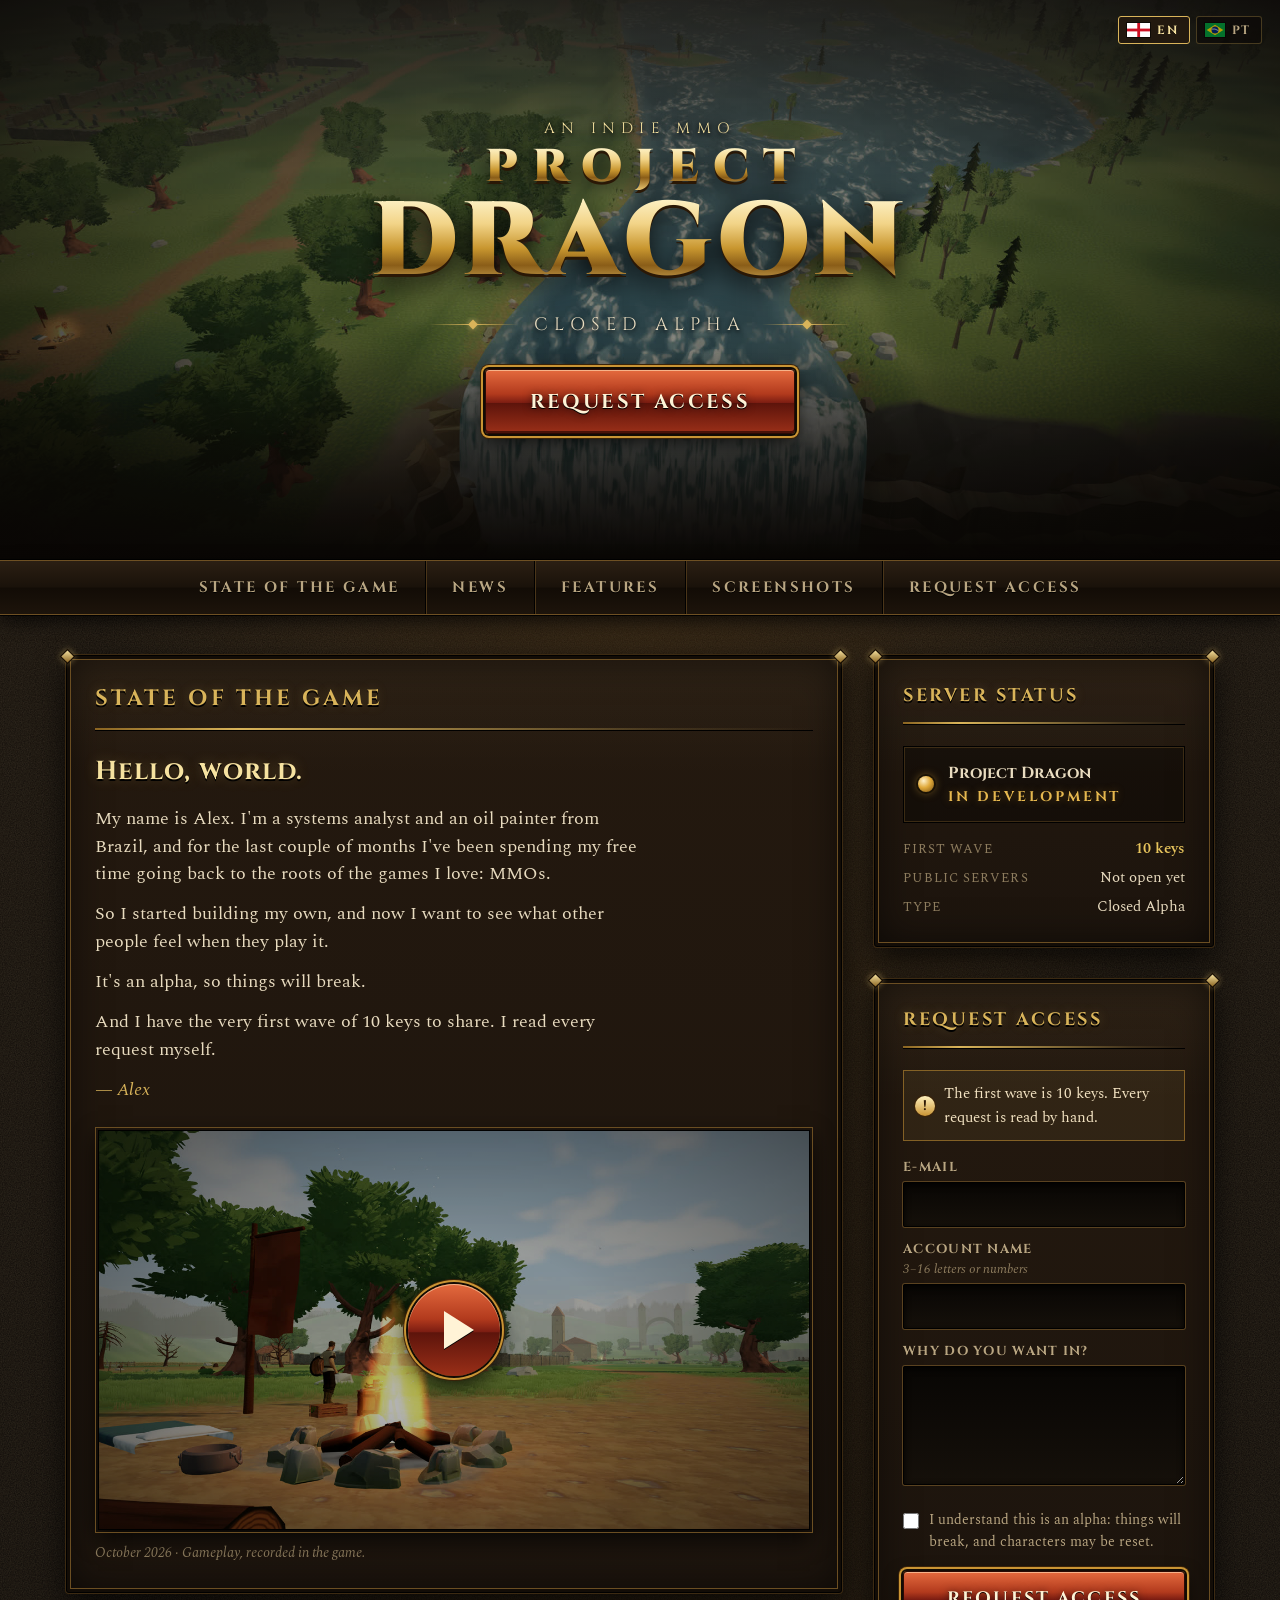
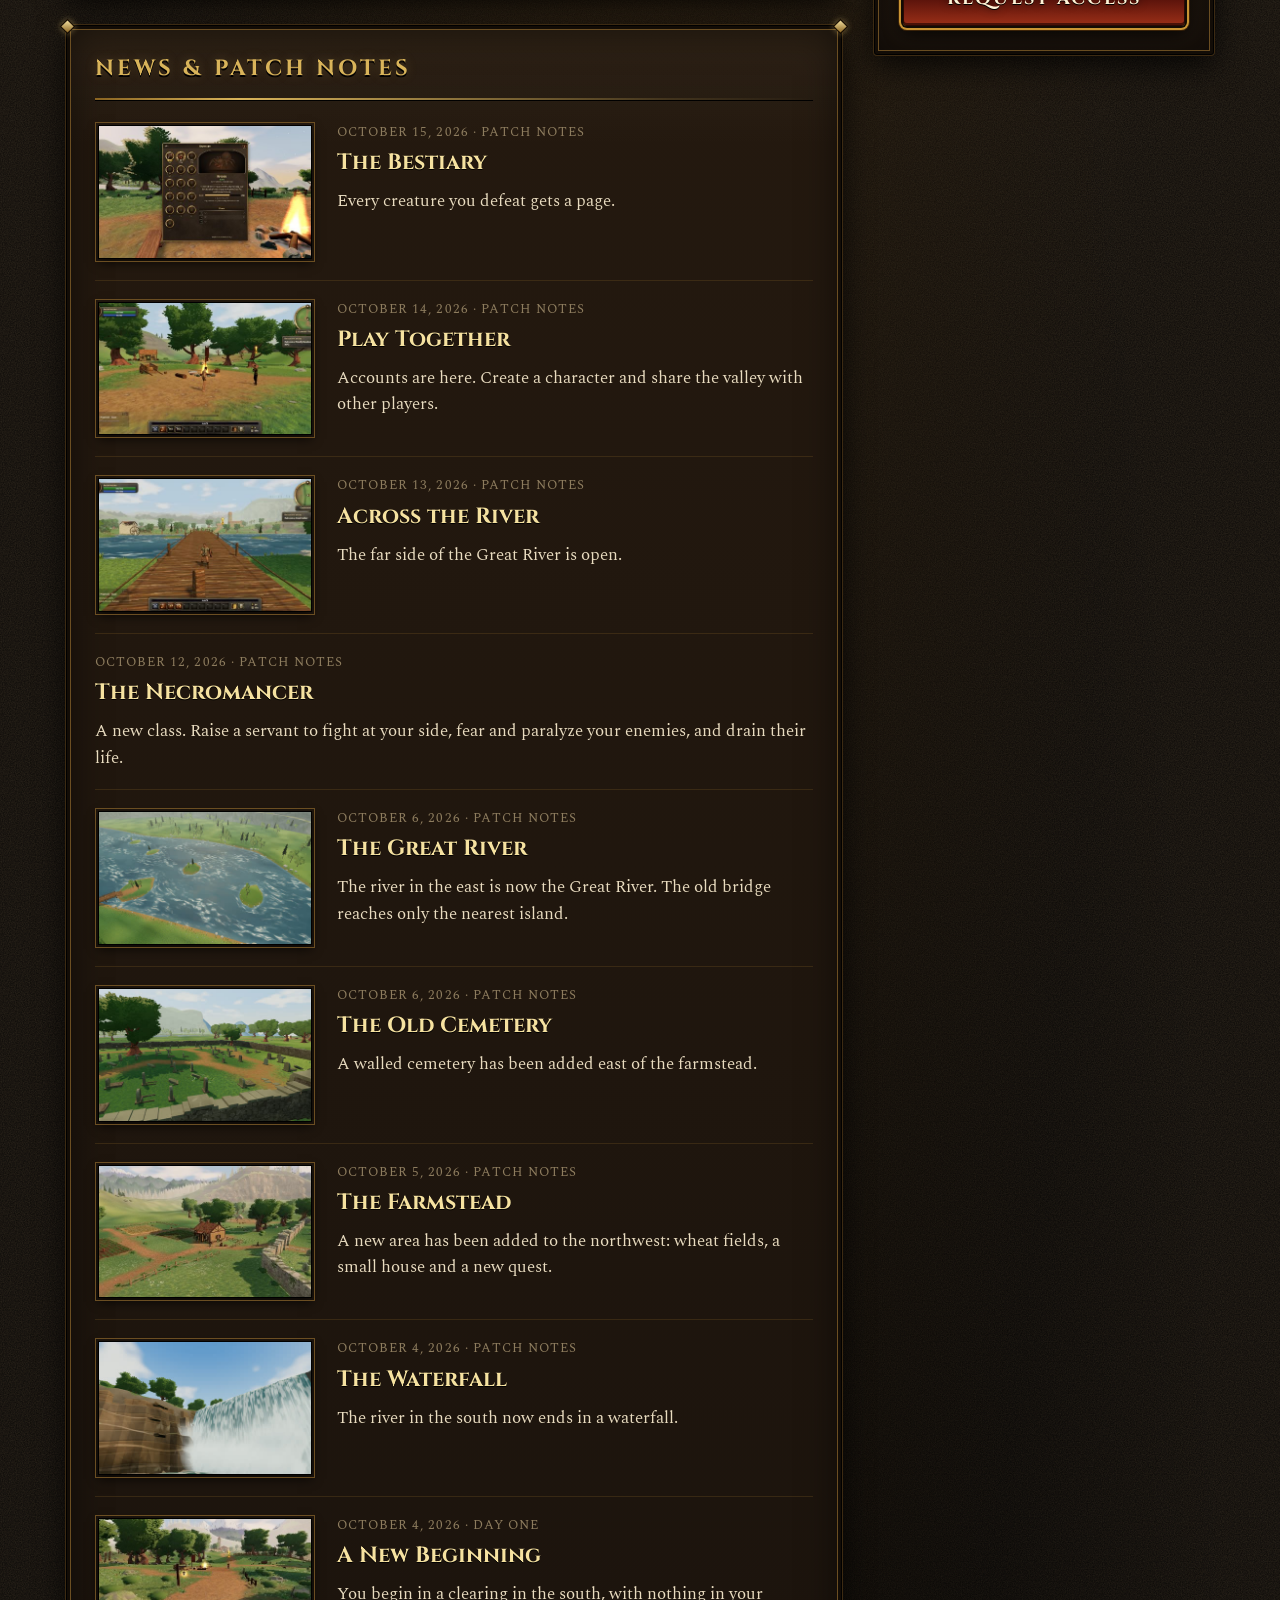
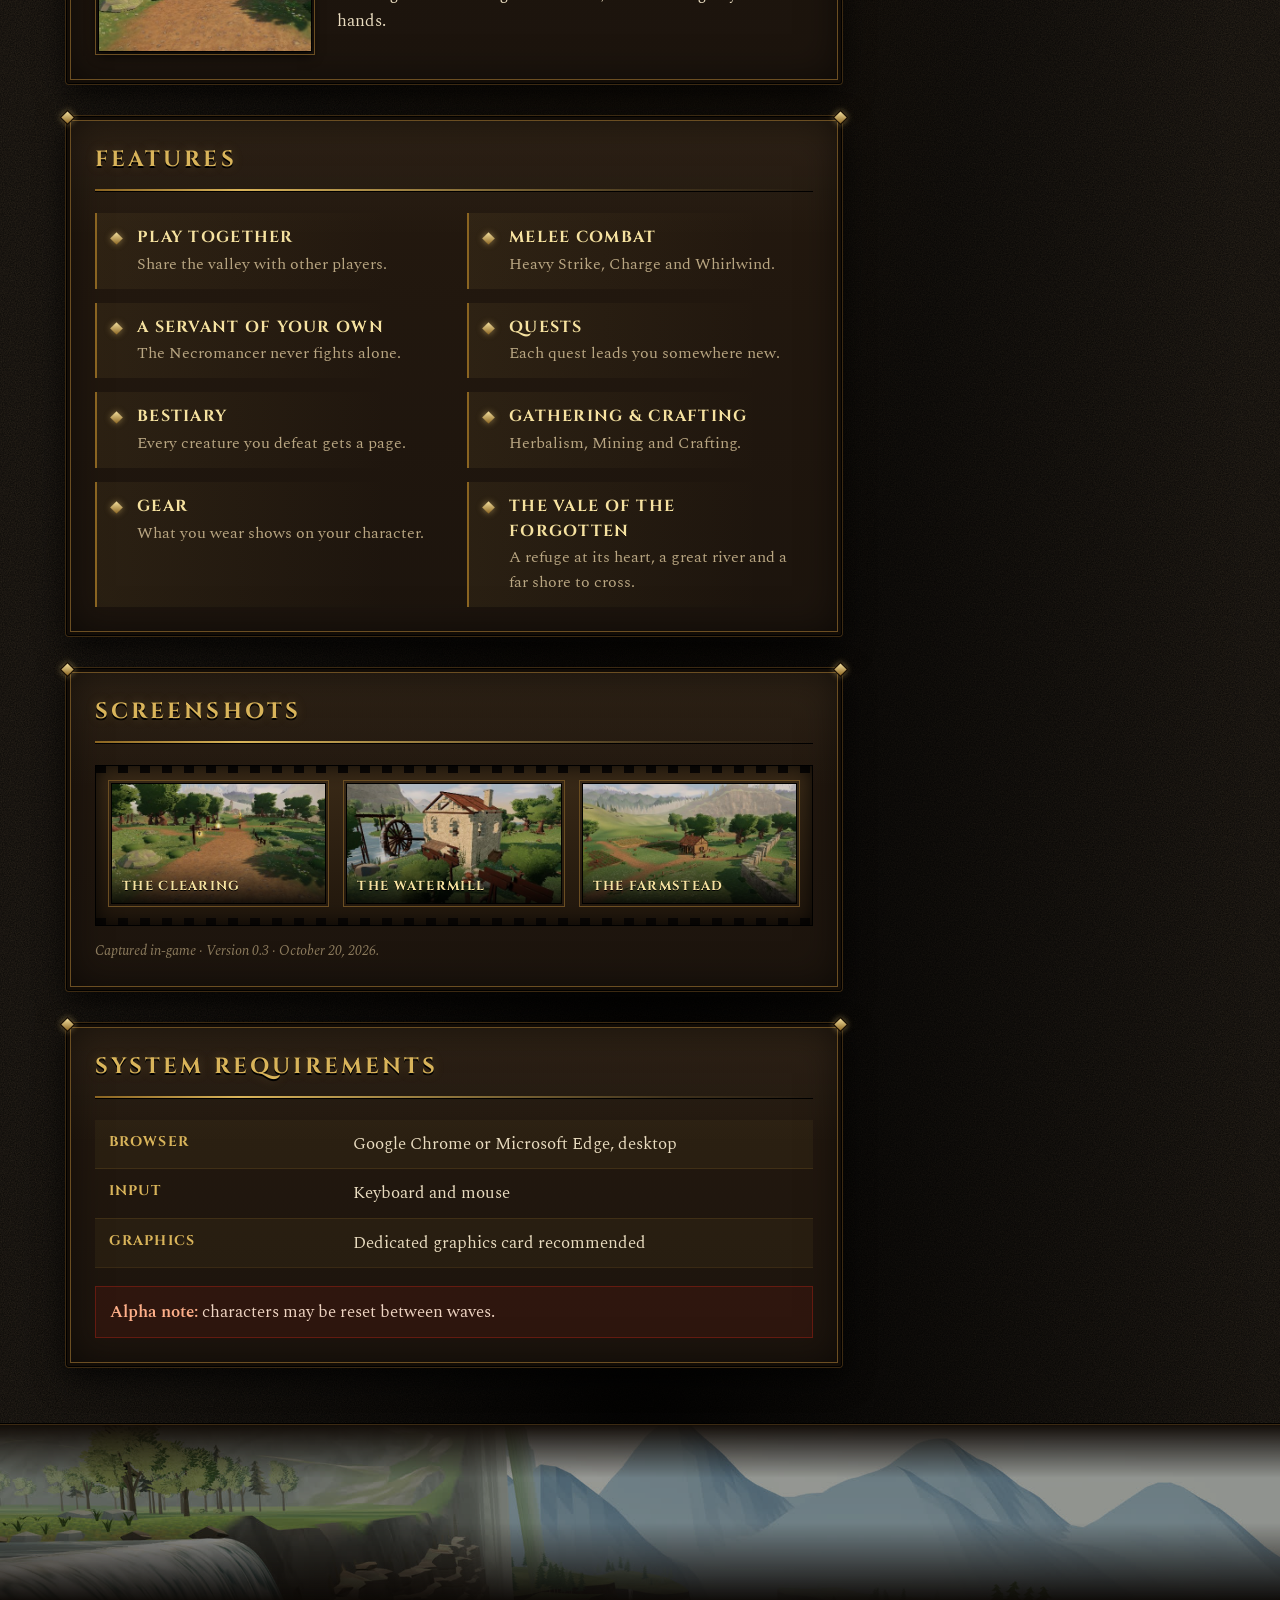
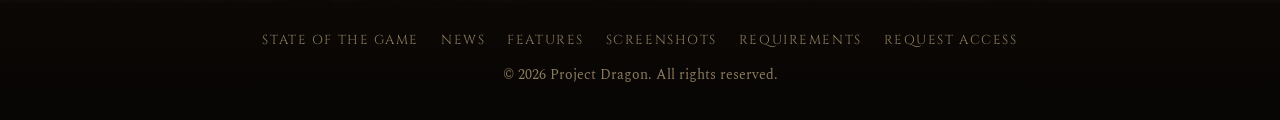
==== commit cf39c209: "Curate screenshots around the current valley landscapes" ====
--- a/index.html
+++ b/index.html
@@ -21,7 +21,7 @@
   <link rel="preconnect" href="https://fonts.gstatic.com" crossorigin>
   <link href="https://fonts.googleapis.com/css2?family=Cinzel:wght@500;700;900&family=Spectral:ital,wght@0,400;0,600;1,400&display=swap" rel="stylesheet">
   <link rel="preload" as="image" href="img/masthead.jpg">
-  <link rel="stylesheet" href="style.css?v=20261020-sem-login">
+  <link rel="stylesheet" href="style.css?v=20261020-curadoria">
 </head>
 <body>
 
@@ -118,9 +118,6 @@
         </article>
 
         <article class="news-item">
-          <a class="news-thumb" href="img/shots-20261020-necromancer.jpg" data-lightbox="necromancer">
-            <img src="img/thumb/shots-20261020-necromancer.jpg" width="480" height="270" alt="A necromancer with a staff and an imp servant beside the clearing campfire." loading="lazy">
-          </a>
           <div class="news-body">
             <p class="news-meta" data-pt="&lt;time datetime='2026-10-12'&gt;12 de outubro de 2026&lt;/time&gt; · Atualização"><time datetime="2026-10-12">October 12, 2026</time> · Patch Notes</p>
             <h3 class="news-title" data-pt="O Necromante">The Necromancer</h3>
@@ -203,33 +200,17 @@
         <div class="filmstrip-wrap">
         <button class="strip-btn strip-prev" type="button" aria-label="Scroll screenshots left" data-pt-aria="Voltar as imagens" data-strip="-1">&#8249;</button>
         <div class="filmstrip" id="filmstrip" role="list">
+          <a role="listitem" class="frame" href="img/shots-20261020-the-clearing.jpg" data-lightbox="the-clearing" data-caption="The Clearing" data-pt-cap="A Clareira">
+            <img src="img/thumb/shots-20261020-the-clearing.jpg" width="480" height="270" alt="A lantern-lined path leads into the clearing, with campfires, trees and the refuge beyond." loading="lazy">
+            <span class="frame-cap" data-pt="A Clareira">The Clearing</span>
+          </a>
           <a role="listitem" class="frame" href="img/shots-20261020-watermill.jpg" data-lightbox="watermill" data-caption="The Watermill" data-pt-cap="O Moinho">
             <img src="img/thumb/shots-20261020-watermill.jpg" width="480" height="270" alt="The stone watermill beside the river, with its wooden wheel and flowing water." loading="lazy">
             <span class="frame-cap" data-pt="O Moinho">The Watermill</span>
           </a>
-          <a role="listitem" class="frame" href="img/shots-20261020-the-clearing.jpg" data-lightbox="the-clearing" data-caption="The Clearing" data-pt-cap="A Clareira">
-            <img src="img/thumb/shots-20261020-the-clearing.jpg" width="480" height="270" alt="A lantern-lined path leads into the clearing, with campfires, trees and the refuge beyond." loading="lazy">
-            <span class="frame-cap" data-pt="A Clareira">The Clearing</span>
-          </a>
-          <a role="listitem" class="frame" href="img/shots-20261020-necromancer.jpg" data-lightbox="necromancer" data-caption="Necromancer and Servant" data-pt-cap="Necromante e Servo">
-            <img src="img/thumb/shots-20261020-necromancer.jpg" width="480" height="270" alt="A necromancer with a staff and an imp servant beside the clearing campfire." loading="lazy">
-            <span class="frame-cap" data-pt="Necromante e Servo">Necromancer and Servant</span>
-          </a>
-          <a role="listitem" class="frame" href="img/shots-20261020-dragon.jpg" data-lightbox="dragon" data-caption="The Dragon" data-pt-cap="O Dragão">
-            <img src="img/thumb/shots-20261020-dragon.jpg" width="480" height="270" alt="A dark armored dragon in the grass, surrounded by trees and cliffs." loading="lazy">
-            <span class="frame-cap" data-pt="O Dragão">The Dragon</span>
-          </a>
           <a role="listitem" class="frame" href="img/shots-20261020-the-farmstead.jpg" data-lightbox="the-farmstead" data-caption="The Farmstead" data-pt-cap="O Sítio">
             <img src="img/thumb/shots-20261020-the-farmstead.jpg" width="480" height="270" alt="The farmhouse and planted fields beside the stone wall of the old cemetery." loading="lazy">
             <span class="frame-cap" data-pt="O Sítio">The Farmstead</span>
-          </a>
-          <a role="listitem" class="frame" href="img/shots-20261020-james.jpg" data-lightbox="james" data-caption="James by the Cemetery" data-pt-cap="James junto ao Cemitério">
-            <img src="img/thumb/shots-20261020-james.jpg" width="480" height="270" alt="James sits on a bench beside a mug and potted plants, with the cemetery gate behind him." loading="lazy">
-            <span class="frame-cap" data-pt="James junto ao Cemitério">James by the Cemetery</span>
-          </a>
-          <a role="listitem" class="frame" href="img/shots-20261020-bestiary.jpg" data-lightbox="bestiary" data-caption="The Bestiary" data-pt-cap="O Bestiário">
-            <img src="img/thumb/shots-20261020-bestiary.jpg" width="480" height="270" alt="The bestiary open to the Spider entry, with its creature portrait and discovery progress." loading="lazy">
-            <span class="frame-cap" data-pt="O Bestiário">The Bestiary</span>
           </a>
         </div>
         <button class="strip-btn strip-next" type="button" aria-label="Scroll screenshots right" data-pt-aria="Avançar as imagens" data-strip="1">&#8250;</button>
--- a/style.css
+++ b/style.css
@@ -422,6 +422,7 @@
   margin-bottom: 8px;
 }
 
+.news-body:only-child { grid-column: 1 / -1; }
 .news-body p:last-child { margin: 0; }
 
 /* ---------- Recursos ---------- */
@@ -506,13 +507,13 @@
 
 .frame {
   position: relative;
-  flex: 0 0 236px;
+  flex: 1 0 200px;
   scroll-snap-align: start;
   border: 1px solid #000;
   outline: 1px solid #6b4e22;
   outline-offset: 2px;
   margin: 3px;
-  aspect-ratio: 16 / 10;
+  aspect-ratio: 16 / 9;
   overflow: hidden;
   background: #000;
 }
@@ -972,4 +973,4 @@
   .video-play span { width: 68px; height: 68px; margin: -34px 0 0 -34px; }
   .video-play span::after { left: 27px; top: 20px; border-width: 14px 0 14px 22px; }
   .video-soon { font-size: 12px; letter-spacing: 0.1em; padding: 9px 14px; }
-}+}
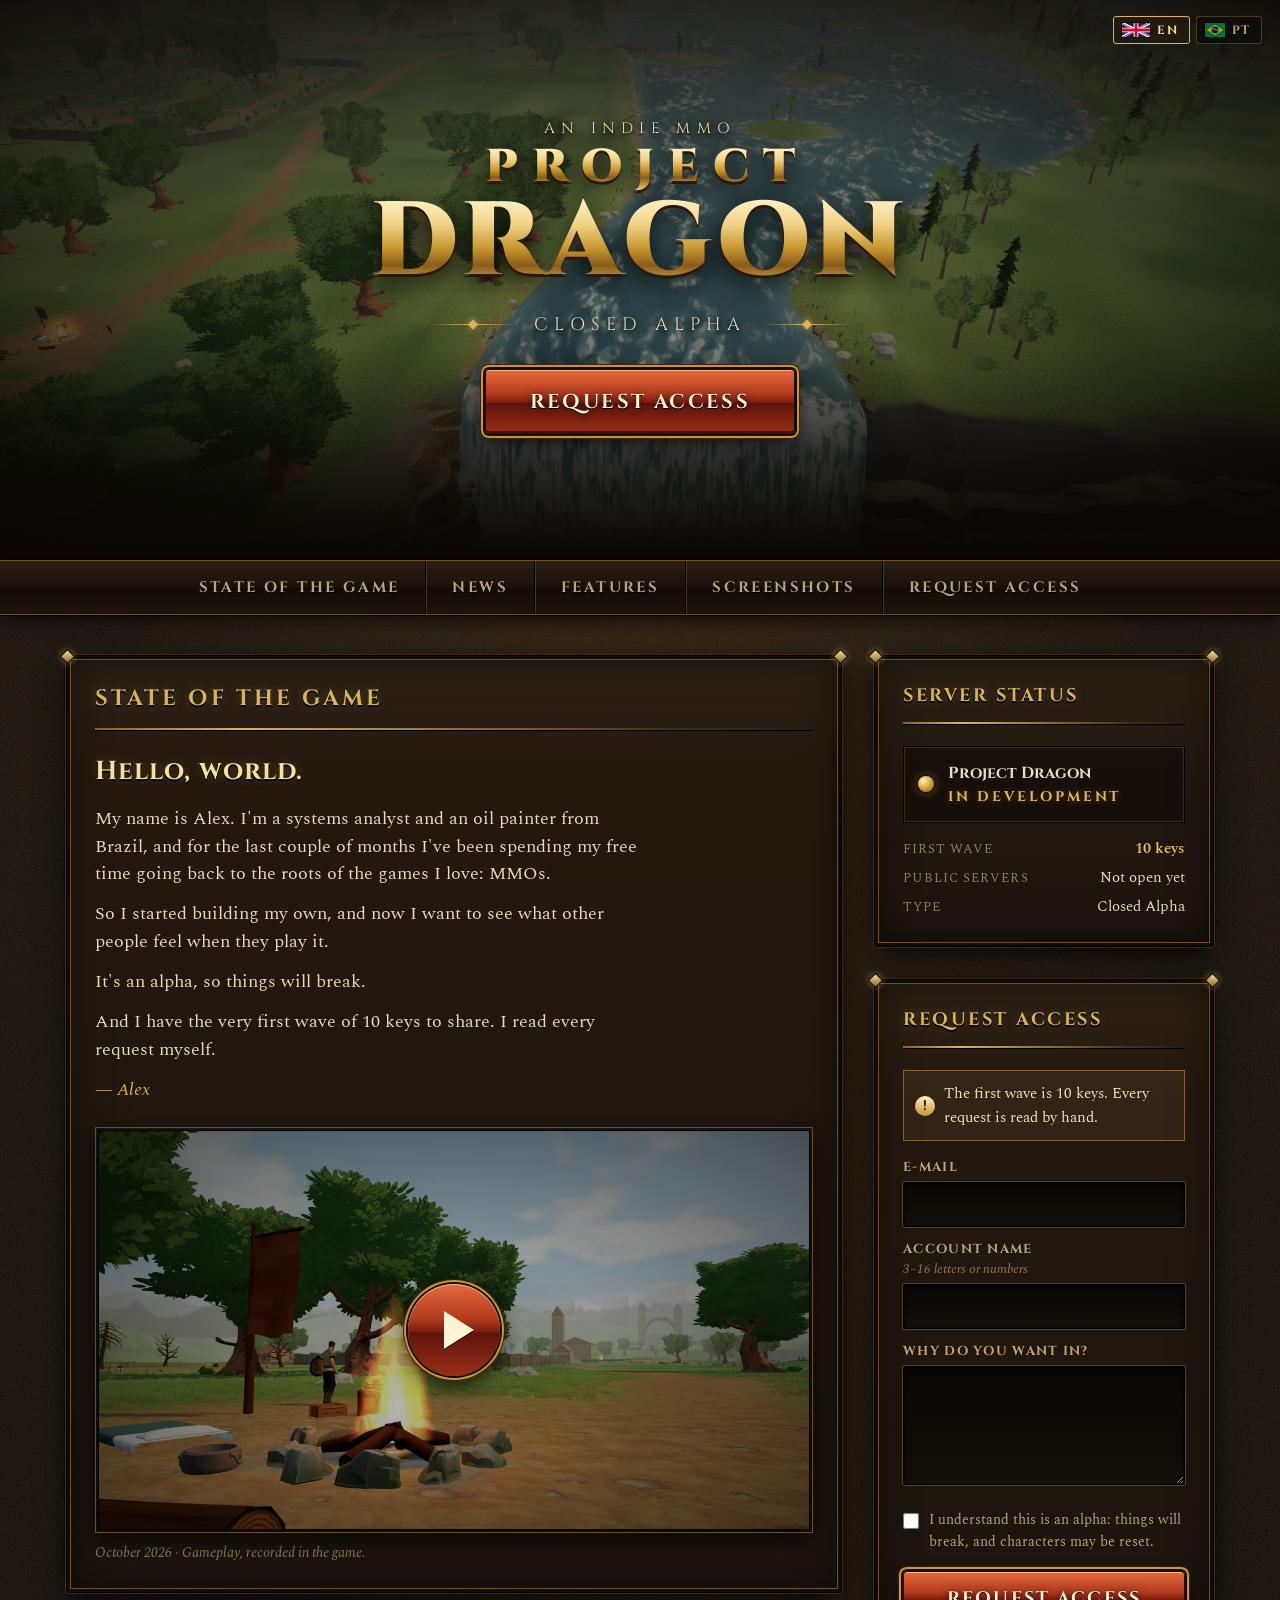
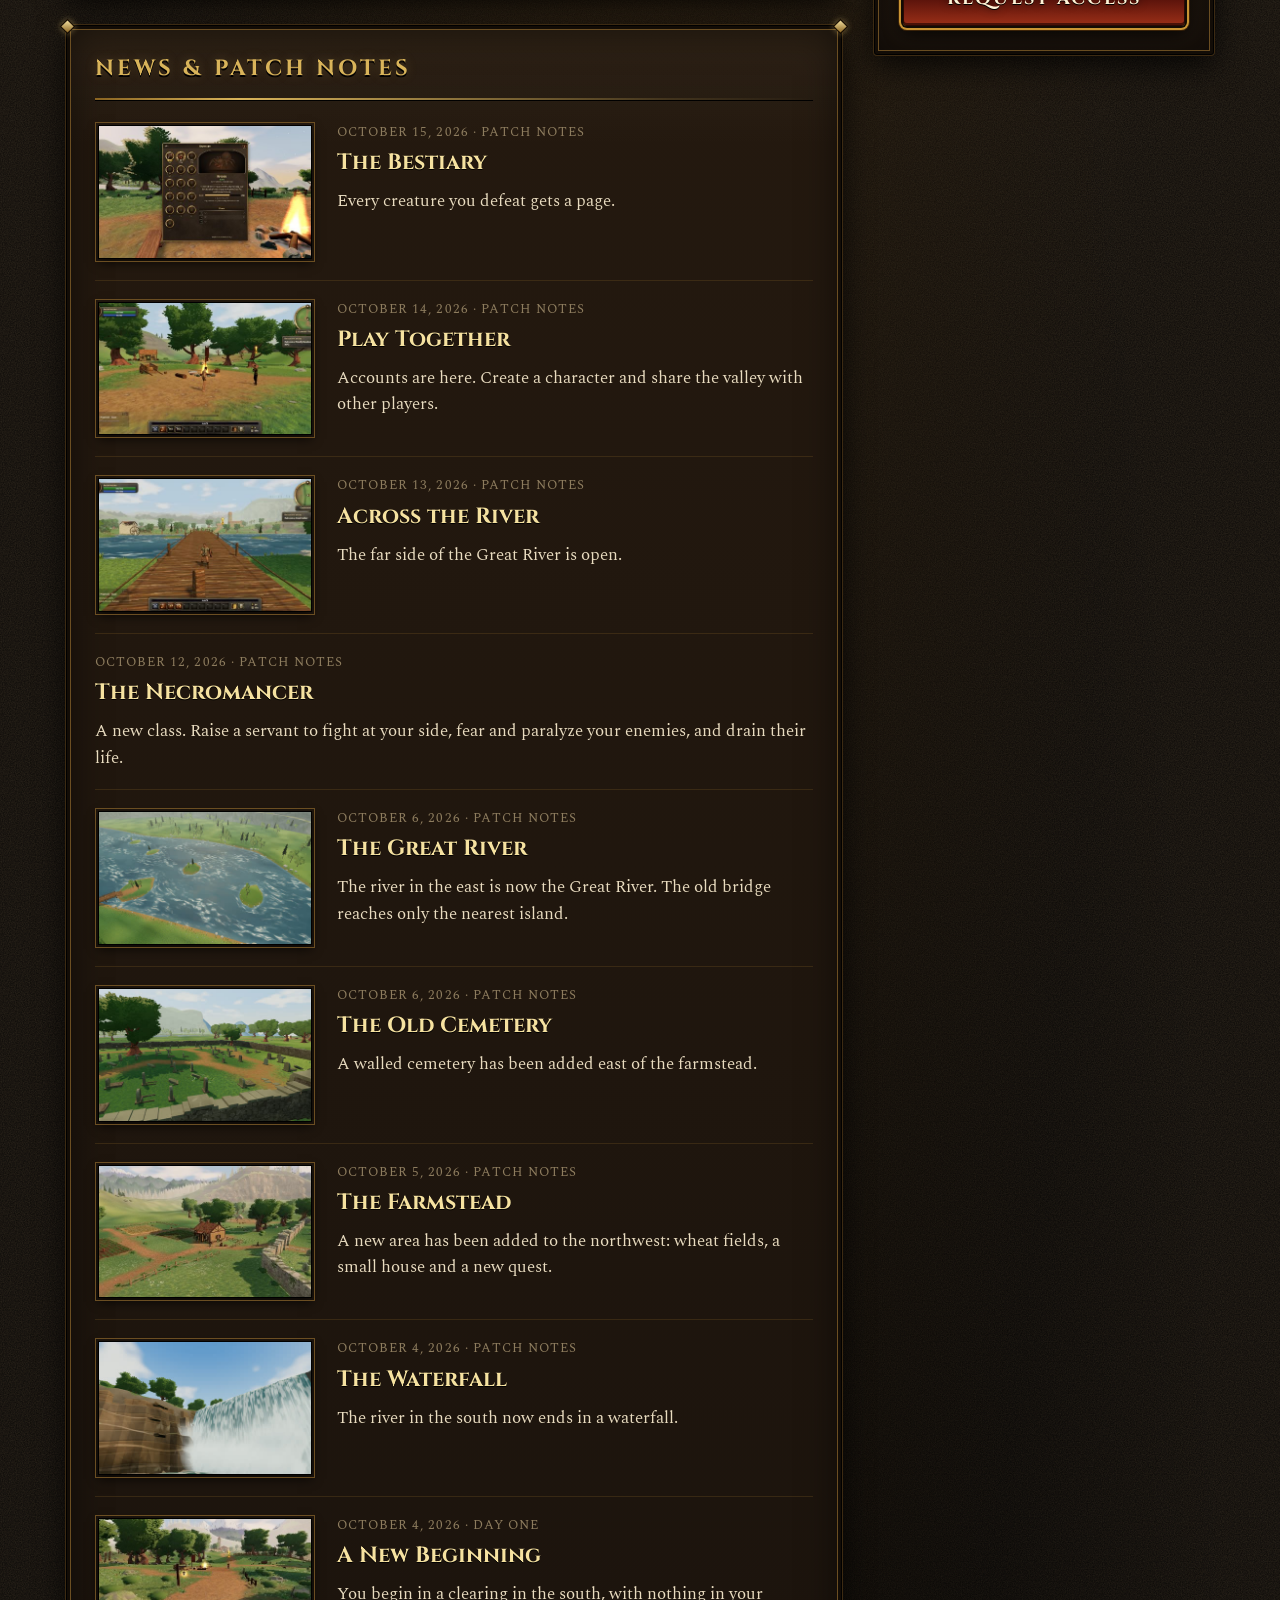
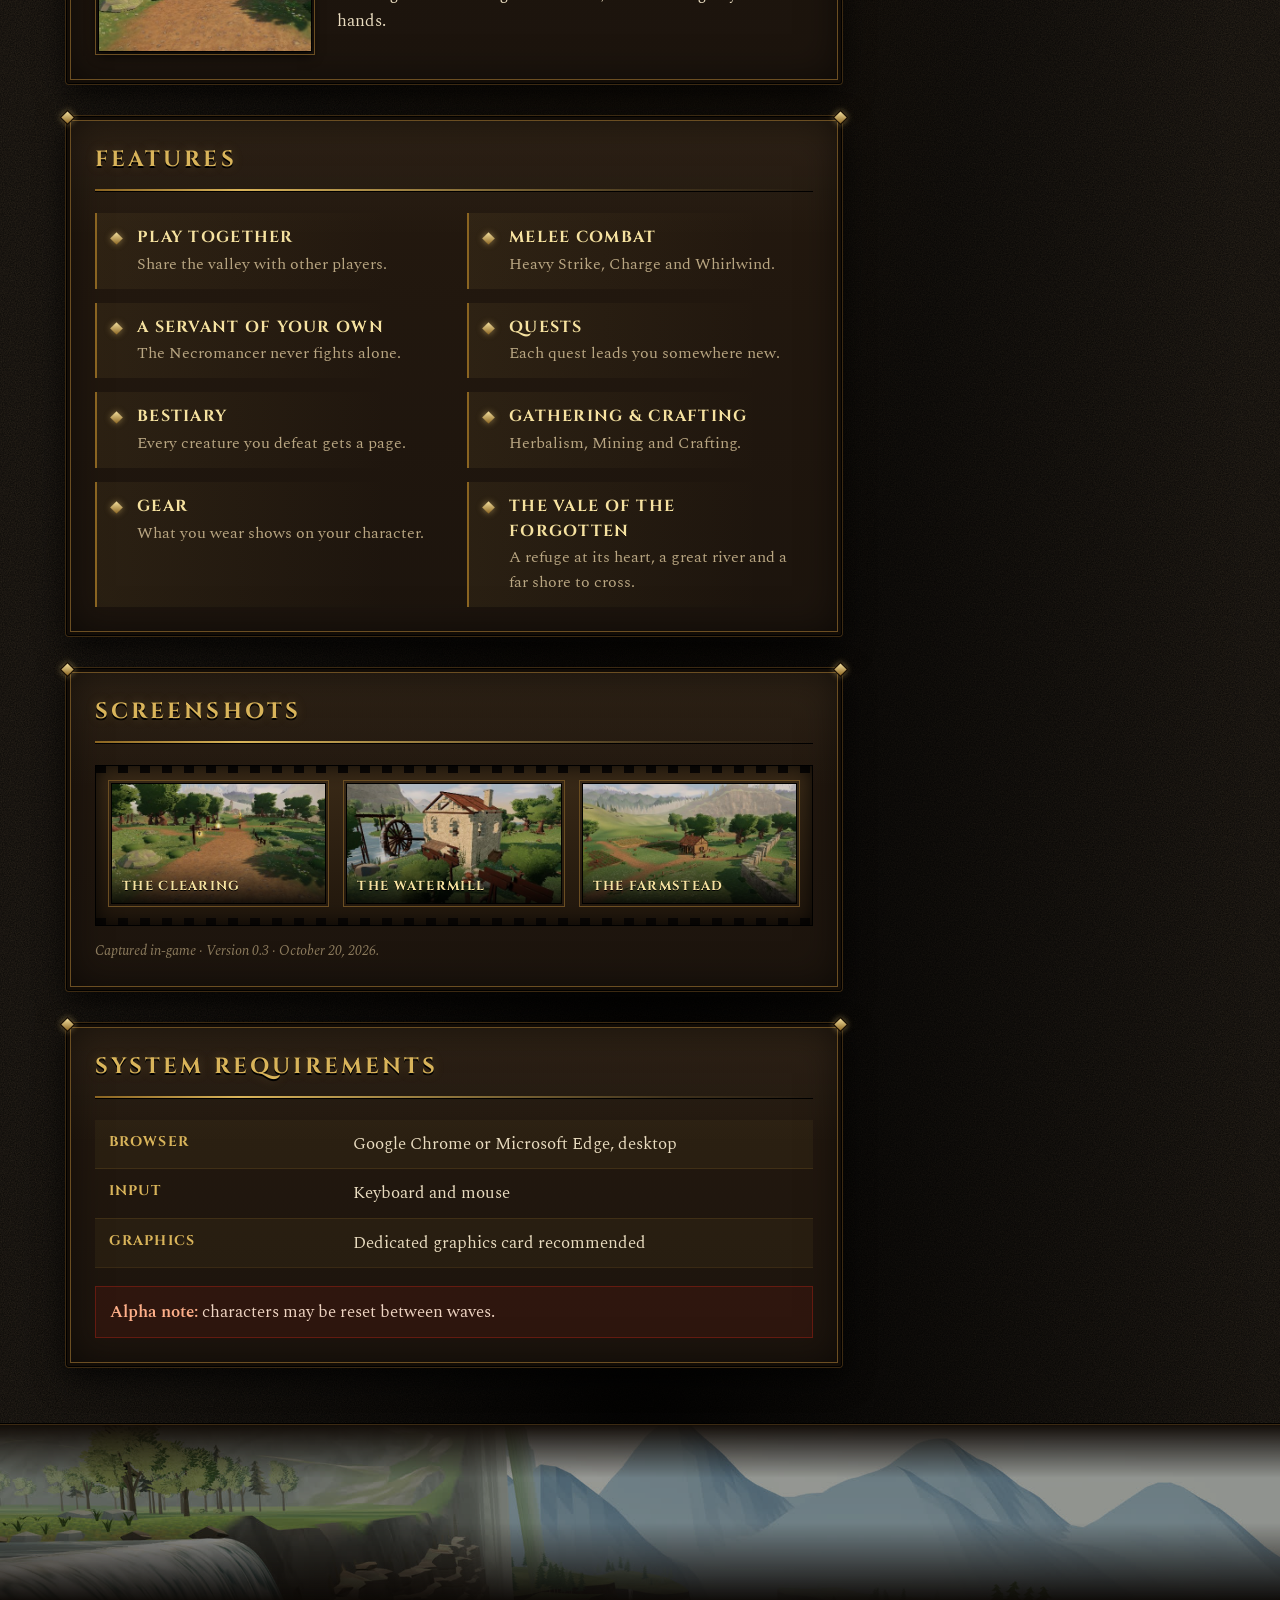
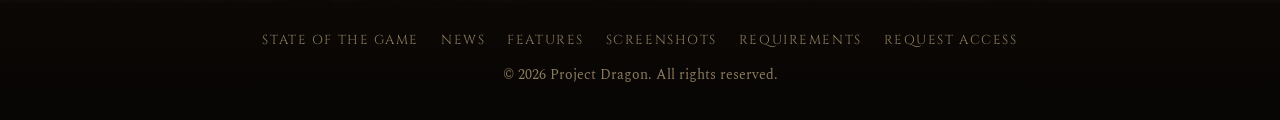
==== commit da3e4043: "Use the UK flag for English language selection" ====
--- a/index.html
+++ b/index.html
@@ -30,7 +30,7 @@
     <div class="masthead-art" aria-hidden="true"></div>
     <div class="lang" role="group" aria-label="Language" data-pt-aria="Idioma">
       <button class="lang-btn" type="button" data-lang="en" aria-pressed="true" title="English">
-        <svg viewBox="0 0 30 18" aria-hidden="true"><rect width="30" height="18" fill="#fff"/><rect x="13.2" width="3.6" height="18" fill="#ce1124"/><rect y="7.2" width="30" height="3.6" fill="#ce1124"/></svg>
+        <svg viewBox="0 0 60 30" aria-hidden="true"><defs><clipPath id="uk-bounds"><path d="M0 0h60v30H0z"/></clipPath><clipPath id="uk-saltire"><path d="M30 15h30v15z v15H0z H0V0z V0h30z"/></clipPath></defs><g clip-path="url(#uk-bounds)"><path fill="#012169" d="M0 0h60v30H0z"/><path stroke="#fff" stroke-width="6" d="M0 0l60 30M60 0L0 30"/><path stroke="#c8102e" stroke-width="4" clip-path="url(#uk-saltire)" d="M0 0l60 30M60 0L0 30"/><path stroke="#fff" stroke-width="10" d="M30 0v30M0 15h60"/><path stroke="#c8102e" stroke-width="6" d="M30 0v30M0 15h60"/></g></svg>
         <span>EN</span>
       </button>
       <button class="lang-btn" type="button" data-lang="pt" aria-pressed="false" title="Português (Brasil)">
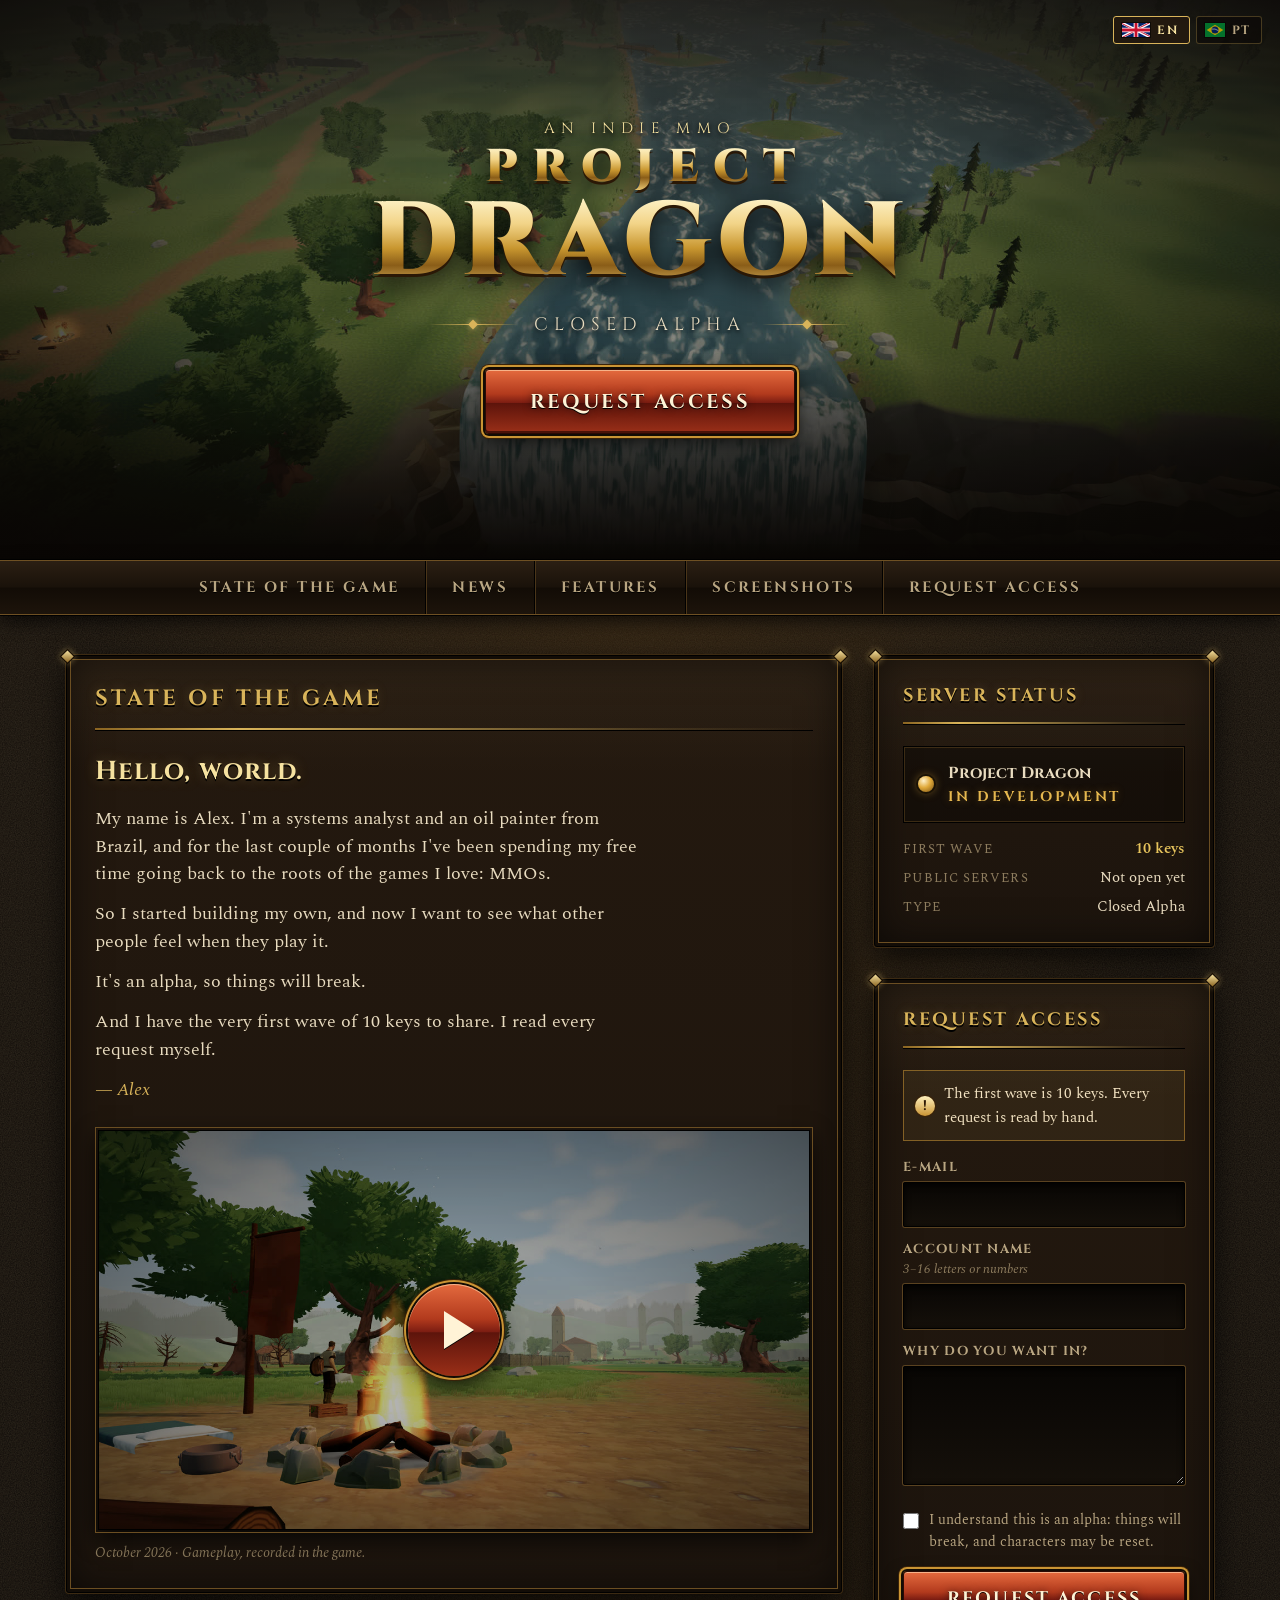
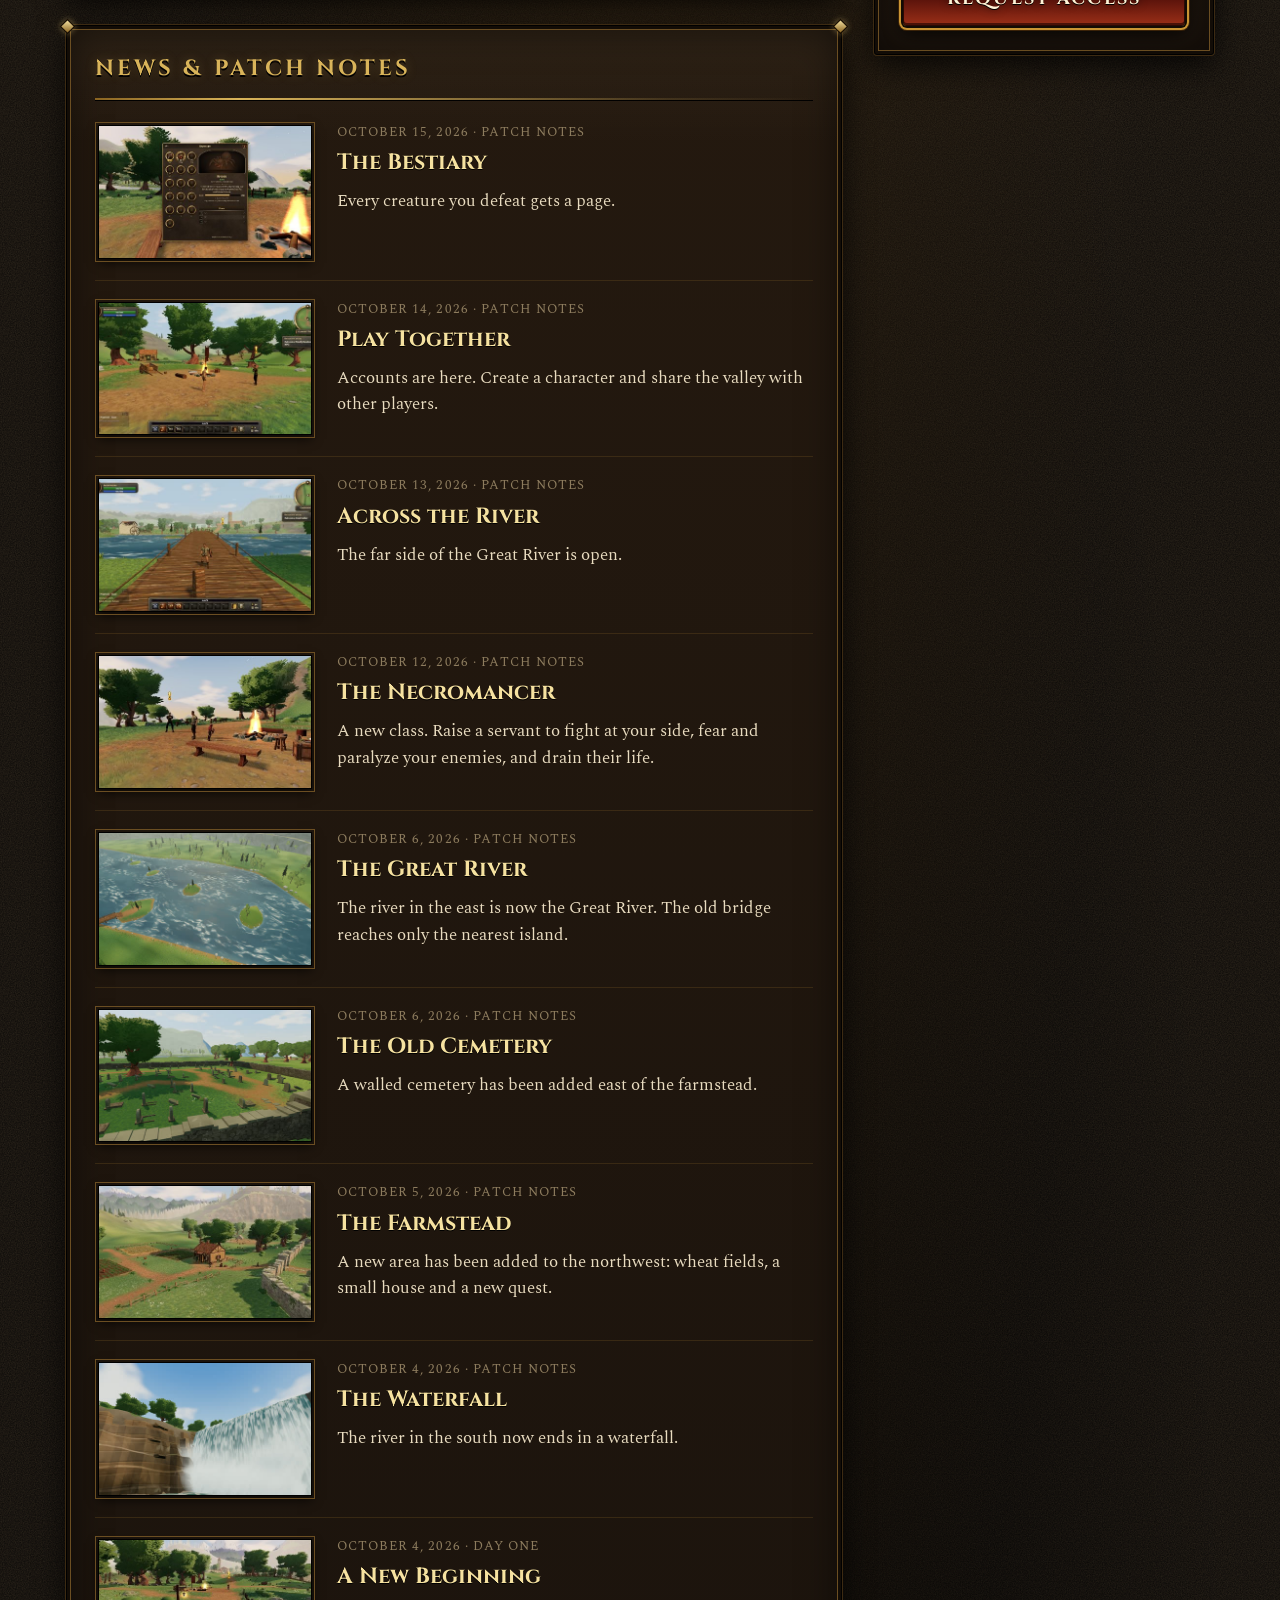
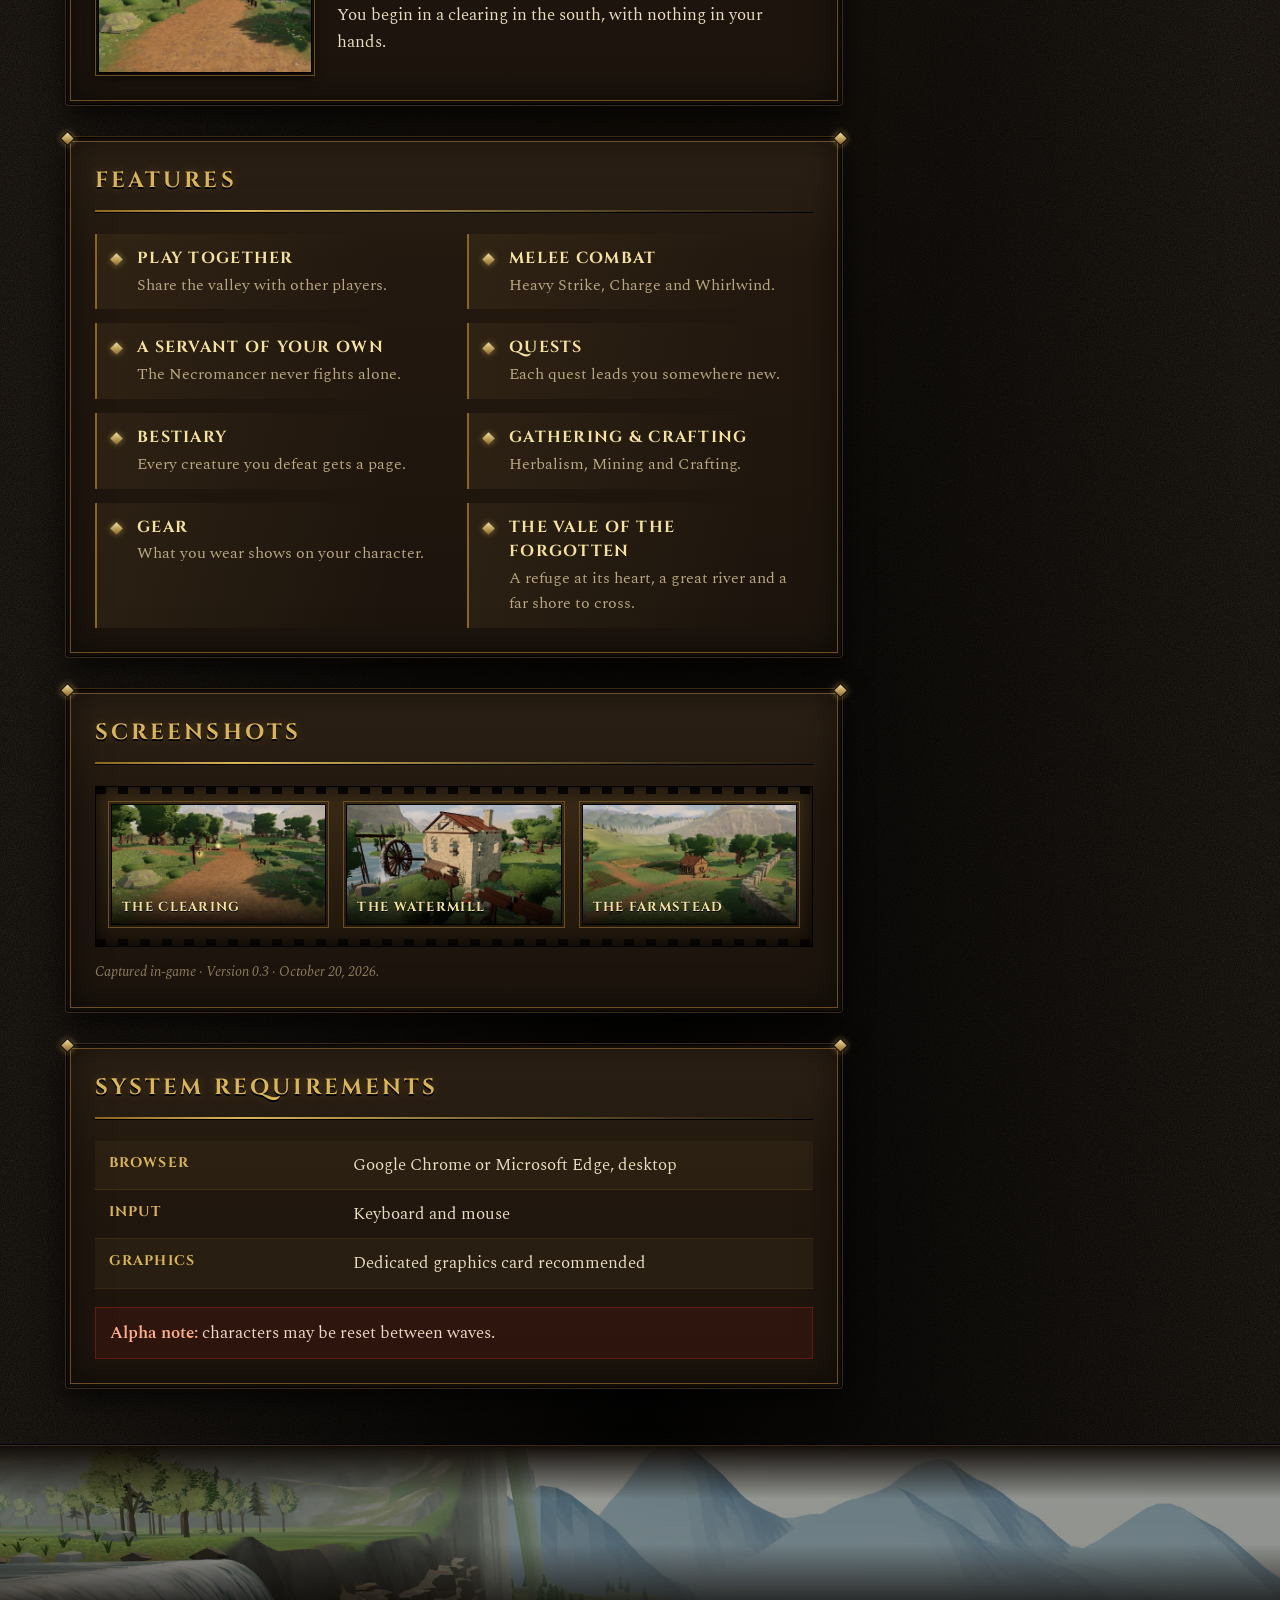
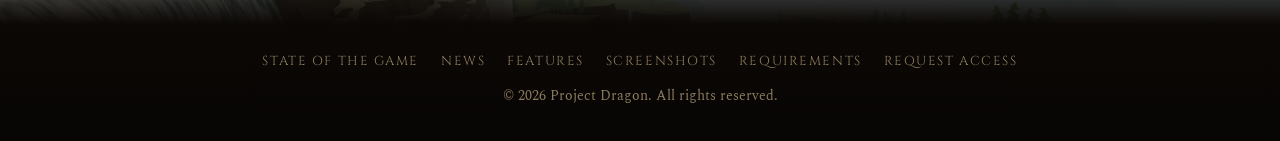
==== commit 1521bd88: "Restore the necromancer photo in its patch note" ====
--- a/index.html
+++ b/index.html
@@ -118,6 +118,9 @@
         </article>
 
         <article class="news-item">
+          <a class="news-thumb" href="img/shots-20261020-necromancer.jpg" data-lightbox="necromancer">
+            <img src="img/thumb/shots-20261020-necromancer.jpg" width="480" height="270" alt="A necromancer with a staff and an imp servant beside the clearing campfire." loading="lazy">
+          </a>
           <div class="news-body">
             <p class="news-meta" data-pt="&lt;time datetime='2026-10-12'&gt;12 de outubro de 2026&lt;/time&gt; · Atualização"><time datetime="2026-10-12">October 12, 2026</time> · Patch Notes</p>
             <h3 class="news-title" data-pt="O Necromante">The Necromancer</h3>
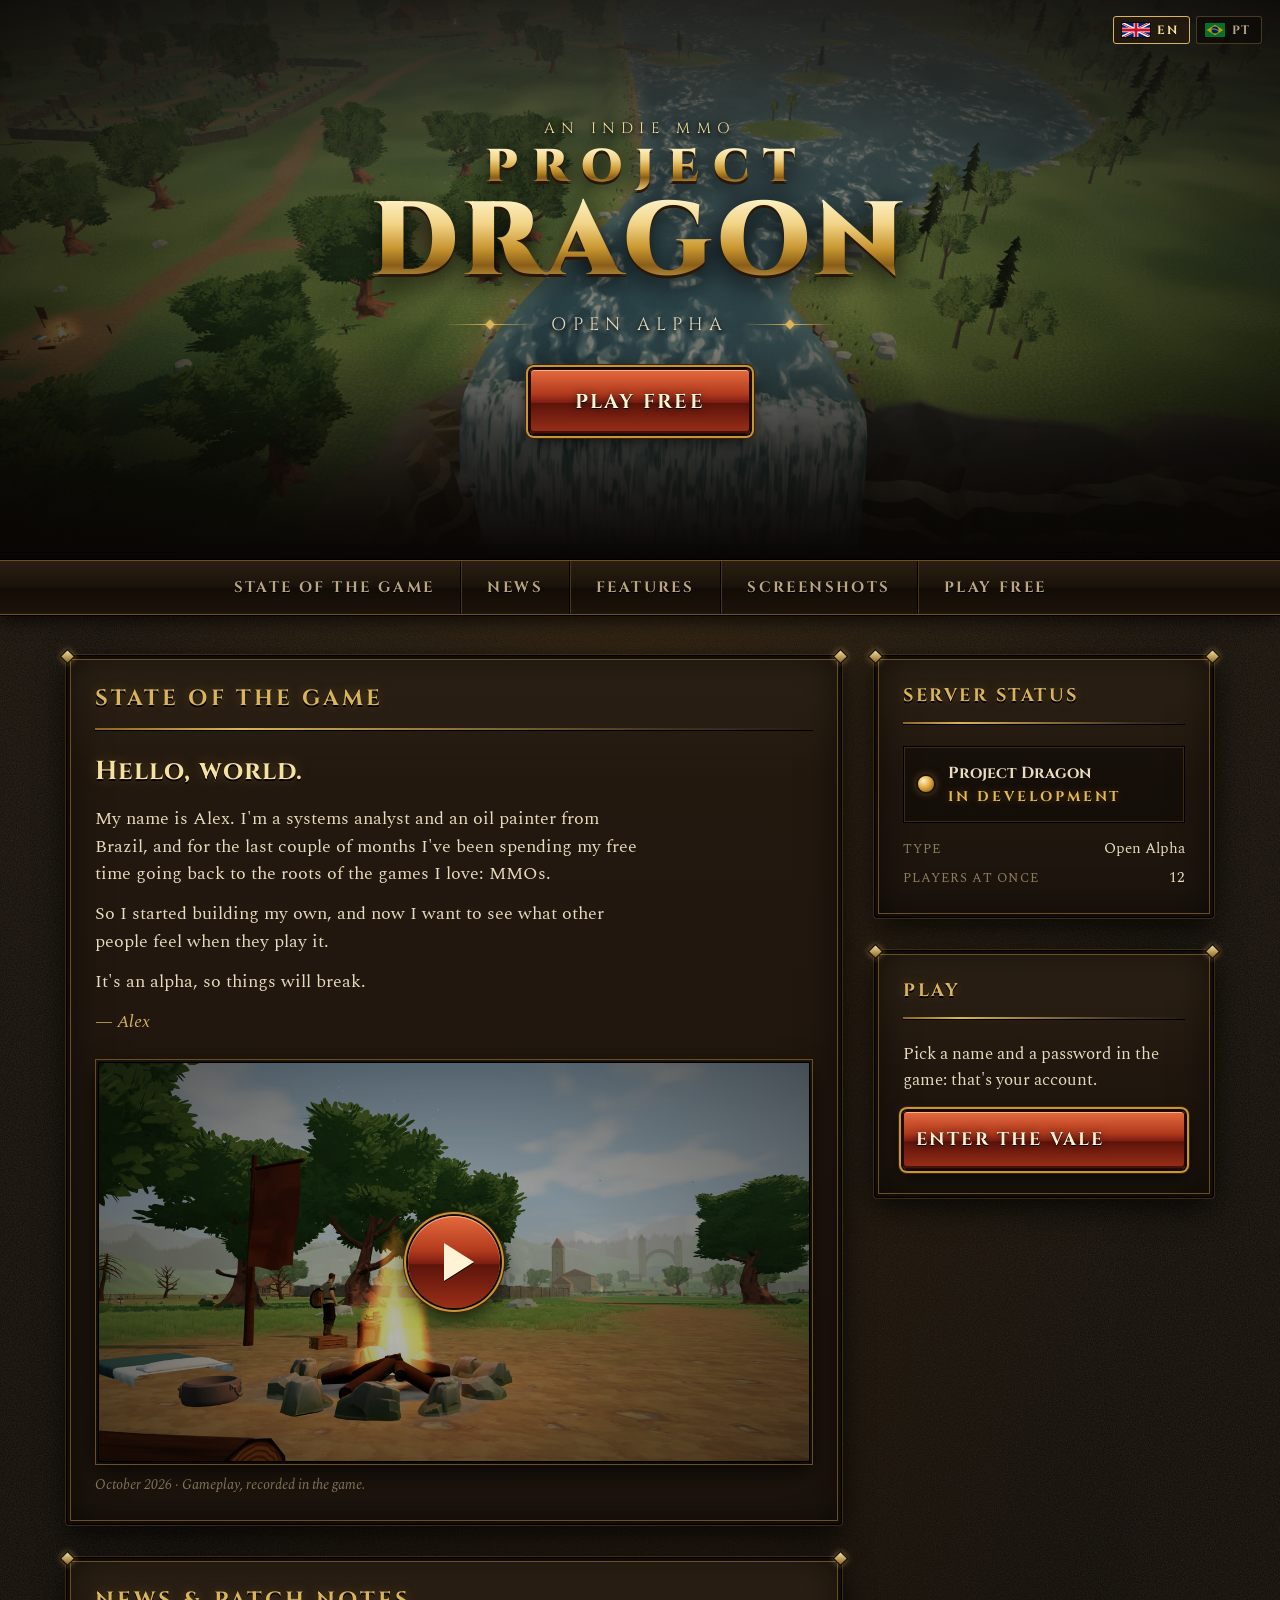
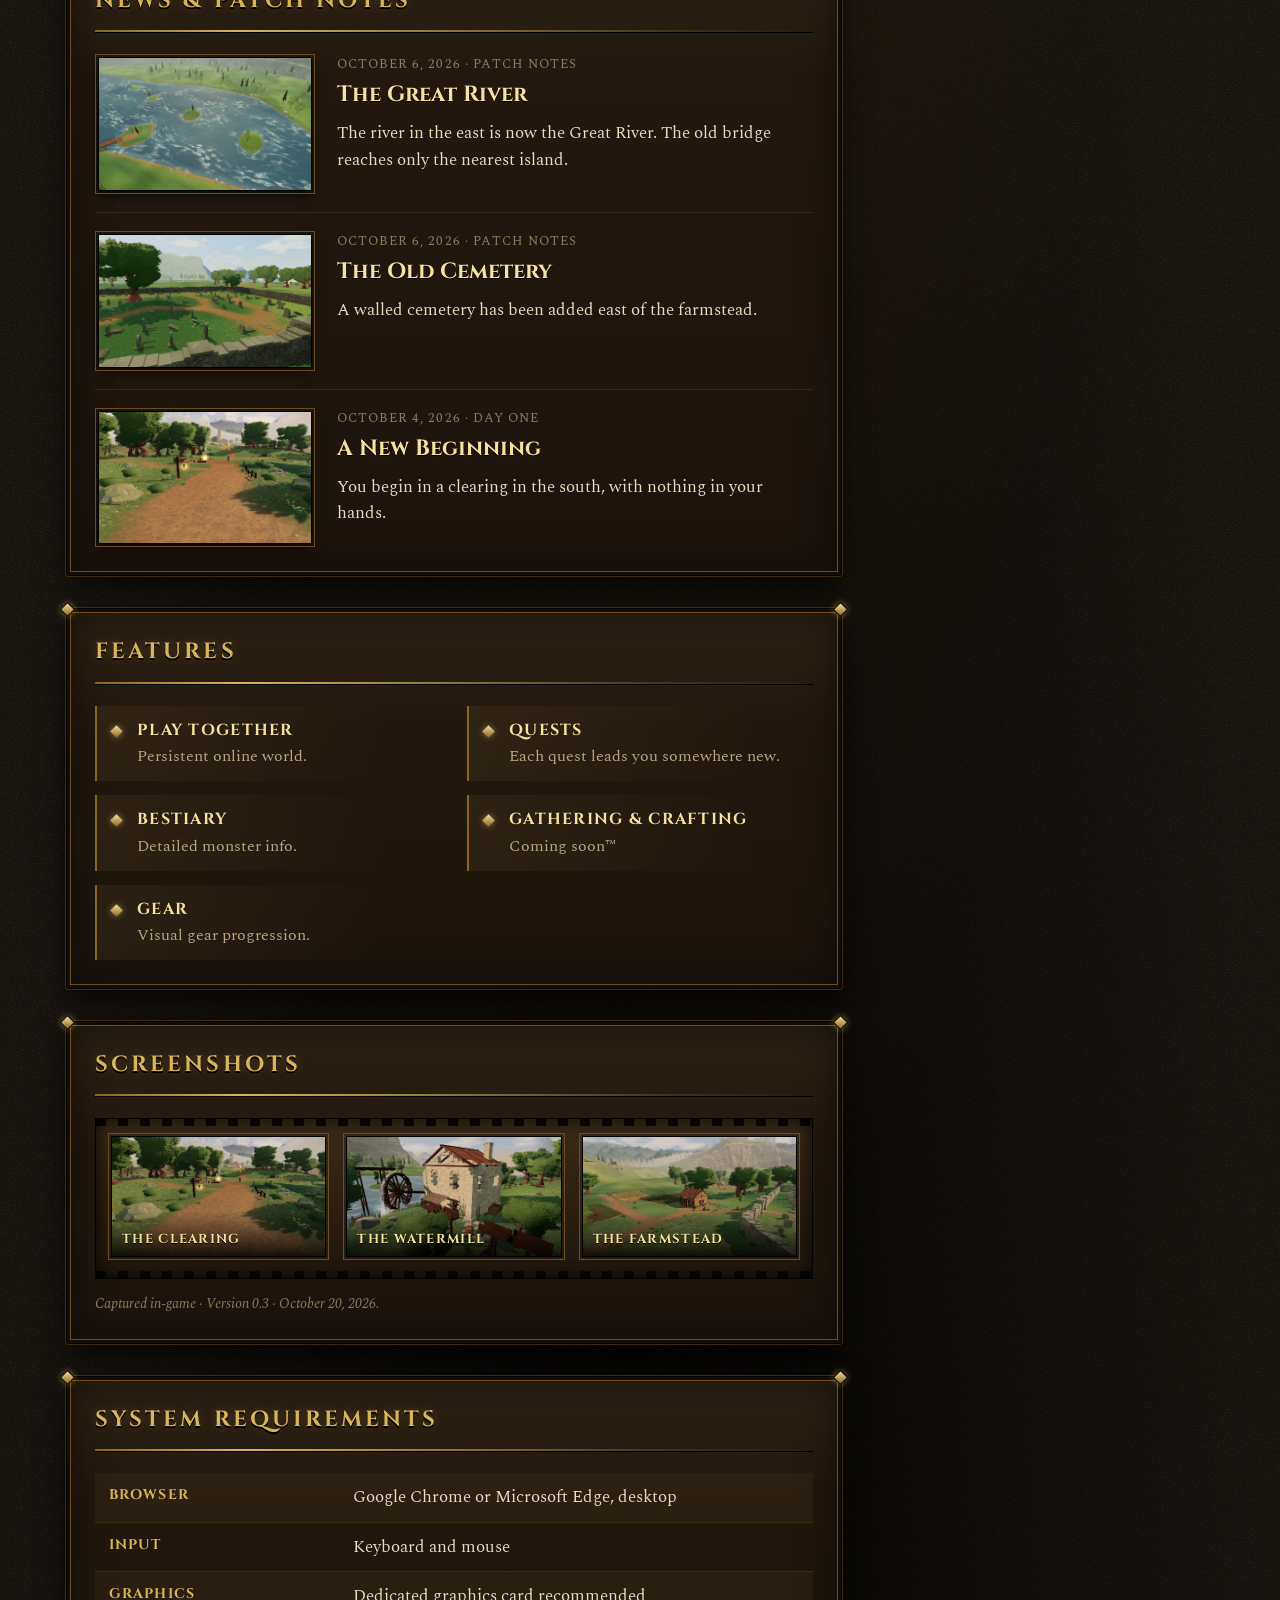
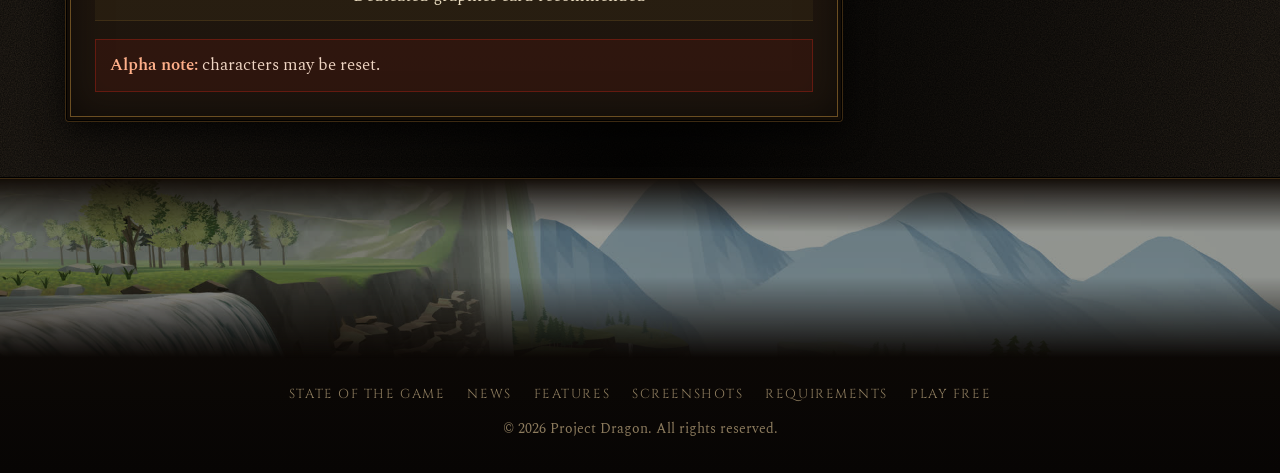
==== commit d8ca6d97: "Open alpha: Play Free replaces the access request; leaner news and features Co-Authored-By: Claude O" ====
--- a/index.html
+++ b/index.html
@@ -3,12 +3,12 @@
 <head>
   <meta charset="utf-8">
   <meta name="viewport" content="width=device-width, initial-scale=1">
-  <title>Project Dragon — Closed Alpha</title>
-  <meta name="description" content="Project Dragon is an indie MMO. A world to explore. Closed alpha: request access.">
+  <title>Project Dragon — Open Alpha</title>
+  <meta name="description" content="Project Dragon is an indie MMO. A world to explore. Open alpha: play free in your browser.">
   <meta name="theme-color" content="#140d06">
   <meta property="og:type" content="website">
   <meta property="og:site_name" content="Project Dragon">
-  <meta property="og:title" content="Project Dragon — Closed Alpha">
+  <meta property="og:title" content="Project Dragon — Open Alpha">
   <meta property="og:description" content="A world to explore. What lies beyond…">
   <meta property="og:url" content="https://playprojectdragon.github.io/">
   <meta property="og:image" content="https://playprojectdragon.github.io/img/social-card.jpg">
@@ -41,8 +41,8 @@
     <div class="masthead-inner">
       <p class="masthead-kicker" data-pt="Um MMO indie">An indie MMO</p>
       <h1 class="logo"><span class="logo-line">Project</span> <span class="logo-line logo-big">Dragon</span></h1>
-      <p class="masthead-tag"><span class="rule" aria-hidden="true"></span><span data-pt="Alfa Fechado">Closed Alpha</span><span class="rule" aria-hidden="true"></span></p>
-      <a class="btn btn-epic" href="#request" data-pt="Pedir Acesso">Request Access</a>
+      <p class="masthead-tag"><span class="rule" aria-hidden="true"></span><span data-pt="Alfa Aberto">Open Alpha</span><span class="rule" aria-hidden="true"></span></p>
+      <a class="btn btn-epic" href="https://projectdragon.duckdns.org/?servidor=aqui&amp;lang=en" data-jogar data-pt="Jogue Grátis">Play Free</a>
     </div>
   </header>
 
@@ -52,7 +52,7 @@
       <li><a href="#news" data-pt="Notícias">News</a></li>
       <li><a href="#features" data-pt="Recursos">Features</a></li>
       <li><a href="#screenshots" data-pt="Imagens">Screenshots</a></li>
-      <li><a href="#request" data-pt="Pedir Acesso">Request Access</a></li>
+      <li><a href="https://projectdragon.duckdns.org/?servidor=aqui&amp;lang=en" data-jogar data-pt="Jogue Grátis">Play Free</a></li>
     </ul>
   </nav>
 
@@ -67,15 +67,14 @@
           <p data-pt="Meu nome é Alex. Sou analista de sistemas e pintor a óleo, aqui do Brasil, e nos últimos meses tenho usado meu tempo livre pra voltar às raízes dos jogos que eu amo: os MMOs.">My name is Alex. I'm a systems analyst and an oil painter from Brazil, and for the last couple of months I've been spending my free time going back to the roots of the games I love: MMOs.</p>
           <p data-pt="Então comecei a construir o meu, e agora quero ver o que as pessoas sentem quando jogam.">So I started building my own, and now I want to see what other people feel when they play it.</p>
           <p data-pt="É um alfa, então coisas vão quebrar.">It's an alpha, so things will break.</p>
-          <p data-pt="E tenho a primeira leva de 10 chaves pra compartilhar. Eu leio cada pedido.">And I have the very first wave of 10 keys to share. I read every request myself.</p>
           <p class="letter-sign">— Alex</p>
         </div>
 
         <figure class="video">
           <div class="video-frame" id="video-frame">
             <img class="video-poster" src="img/video-poster.jpg" width="1280" height="720" alt="A fighter by a campfire in a clearing, a stone refuge in the distance." loading="lazy">
-            <button class="video-play" id="video-play" type="button" aria-label="Play the trailer" data-pt-aria="Assistir ao trailer" hidden><span aria-hidden="true"></span></button>
-            <p class="video-soon" id="video-soon" data-pt="Vídeo em breve">Gameplay video coming soon</p>
+            <a class="video-play" id="video-play" href="https://youtu.be/dNGbQo7ODF0" aria-label="Play the trailer" data-pt-aria="Assistir ao trailer"><span aria-hidden="true"></span></a>
+            <p class="video-soon" id="video-soon" data-pt="Vídeo em breve" hidden>Gameplay video coming soon</p>
           </div>
           <figcaption class="video-cap" data-pt="&lt;time datetime='2026-10'&gt;Outubro de 2026&lt;/time&gt; · Gameplay gravado no jogo."><time datetime="2026-10">October 2026</time> · Gameplay, recorded in the game.</figcaption>
         </figure>
@@ -83,50 +82,6 @@
 
       <section class="panel" id="news" aria-labelledby="news-title">
         <h2 class="panel-title" id="news-title" data-pt="Notícias e Atualizações">News &amp; Patch Notes</h2>
-
-        <article class="news-item">
-          <a class="news-thumb" href="img/shots-20261020-bestiary.jpg" data-lightbox="bestiary">
-            <img src="img/thumb/shots-20261020-bestiary.jpg" width="480" height="270" alt="The bestiary open to the Spider entry, with its creature portrait and discovery progress." loading="lazy">
-          </a>
-          <div class="news-body">
-            <p class="news-meta" data-pt="&lt;time datetime='2026-10-15'&gt;15 de outubro de 2026&lt;/time&gt; · Atualização"><time datetime="2026-10-15">October 15, 2026</time> · Patch Notes</p>
-            <h3 class="news-title" data-pt="O Bestiário">The Bestiary</h3>
-            <p data-pt="Cada criatura que você derrota ganha uma página.">Every creature you defeat gets a page.</p>
-          </div>
-        </article>
-
-        <article class="news-item">
-          <a class="news-thumb" href="img/play-together.jpg" data-lightbox="play-together">
-            <img src="img/thumb/play-together.jpg" width="480" height="270" alt="Two characters by a campfire in a clearing." loading="lazy">
-          </a>
-          <div class="news-body">
-            <p class="news-meta" data-pt="&lt;time datetime='2026-10-14'&gt;14 de outubro de 2026&lt;/time&gt; · Atualização"><time datetime="2026-10-14">October 14, 2026</time> · Patch Notes</p>
-            <h3 class="news-title" data-pt="Jogue Junto">Play Together</h3>
-            <p data-pt="As contas chegaram. Crie um personagem e divida o vale com outros jogadores.">Accounts are here. Create a character and share the valley with other players.</p>
-          </div>
-        </article>
-
-        <article class="news-item">
-          <a class="news-thumb" href="img/across-the-river.jpg" data-lightbox="across-the-river">
-            <img src="img/thumb/across-the-river.jpg" width="480" height="270" alt="A long wooden bridge over a river, a watermill on the far bank." loading="lazy">
-          </a>
-          <div class="news-body">
-            <p class="news-meta" data-pt="&lt;time datetime='2026-10-13'&gt;13 de outubro de 2026&lt;/time&gt; · Atualização"><time datetime="2026-10-13">October 13, 2026</time> · Patch Notes</p>
-            <h3 class="news-title" data-pt="Do Outro Lado do Rio">Across the River</h3>
-            <p data-pt="A outra margem do Grande Rio está aberta.">The far side of the Great River is open.</p>
-          </div>
-        </article>
-
-        <article class="news-item">
-          <a class="news-thumb" href="img/shots-20261020-necromancer.jpg" data-lightbox="necromancer">
-            <img src="img/thumb/shots-20261020-necromancer.jpg" width="480" height="270" alt="A necromancer with a staff and an imp servant beside the clearing campfire." loading="lazy">
-          </a>
-          <div class="news-body">
-            <p class="news-meta" data-pt="&lt;time datetime='2026-10-12'&gt;12 de outubro de 2026&lt;/time&gt; · Atualização"><time datetime="2026-10-12">October 12, 2026</time> · Patch Notes</p>
-            <h3 class="news-title" data-pt="O Necromante">The Necromancer</h3>
-            <p data-pt="Uma nova classe. Erga um servo pra lutar ao seu lado, aterrorize e paralise seus inimigos e drene a vida deles.">A new class. Raise a servant to fight at your side, fear and paralyze your enemies, and drain their life.</p>
-          </div>
-        </article>
 
         <article class="news-item">
           <a class="news-thumb" href="img/the-great-river.jpg" data-lightbox="the-great-river">
@@ -151,28 +106,6 @@
         </article>
 
         <article class="news-item">
-          <a class="news-thumb" href="img/shots-20261020-the-farmstead.jpg" data-lightbox="the-farmstead">
-            <img src="img/thumb/shots-20261020-the-farmstead.jpg" width="480" height="270" alt="The farmhouse and planted fields beside the stone wall of the old cemetery." loading="lazy">
-          </a>
-          <div class="news-body">
-            <p class="news-meta" data-pt="&lt;time datetime='2026-10-05'&gt;5 de outubro de 2026&lt;/time&gt; · Atualização"><time datetime="2026-10-05">October 5, 2026</time> · Patch Notes</p>
-            <h3 class="news-title" data-pt="O Sítio">The Farmstead</h3>
-            <p data-pt="Uma nova área a noroeste: campos de trigo, uma casinha e uma nova missão.">A new area has been added to the northwest: wheat fields, a small house and a new quest.</p>
-          </div>
-        </article>
-
-        <article class="news-item">
-          <a class="news-thumb" href="img/below-the-falls.jpg" data-lightbox="below-the-falls">
-            <img src="img/thumb/below-the-falls.jpg" width="480" height="270" alt="A waterfall seen from below, beside a layered rock wall." loading="lazy">
-          </a>
-          <div class="news-body">
-            <p class="news-meta" data-pt="&lt;time datetime='2026-10-04'&gt;4 de outubro de 2026&lt;/time&gt; · Atualização"><time datetime="2026-10-04">October 4, 2026</time> · Patch Notes</p>
-            <h3 class="news-title" data-pt="A Cachoeira">The Waterfall</h3>
-            <p data-pt="O rio do sul agora termina numa cachoeira.">The river in the south now ends in a waterfall.</p>
-          </div>
-        </article>
-
-        <article class="news-item">
           <a class="news-thumb" href="img/shots-20261020-the-clearing.jpg" data-lightbox="the-clearing">
             <img src="img/thumb/shots-20261020-the-clearing.jpg" width="480" height="270" alt="A lantern-lined path leads into the clearing, with campfires, trees and the refuge beyond." loading="lazy">
           </a>
@@ -187,14 +120,11 @@
       <section class="panel" id="features" aria-labelledby="features-title">
         <h2 class="panel-title" id="features-title" data-pt="Recursos">Features</h2>
         <ul class="features">
-          <li><h3 data-pt="Jogue Junto">Play Together</h3><p data-pt="Divida o vale com outros jogadores.">Share the valley with other players.</p></li>
-          <li><h3 data-pt="Combate Corpo a Corpo">Melee Combat</h3><p data-pt="Golpe Forte, Investida e Rodopio.">Heavy Strike, Charge and Whirlwind.</p></li>
-          <li><h3 data-pt="Um Servo Só Seu">A Servant of Your Own</h3><p data-pt="O Necromante nunca luta sozinho.">The Necromancer never fights alone.</p></li>
+          <li><h3 data-pt="Jogue Junto">Play Together</h3><p data-pt="Mundo online persistente.">Persistent online world.</p></li>
           <li><h3 data-pt="Missões">Quests</h3><p data-pt="Cada missão leva você a um lugar novo.">Each quest leads you somewhere new.</p></li>
-          <li><h3 data-pt="Bestiário">Bestiary</h3><p data-pt="Cada criatura que você derrota ganha uma página.">Every creature you defeat gets a page.</p></li>
-          <li><h3 data-pt="Coleta e Artesanato">Gathering &amp; Crafting</h3><p data-pt="Herbalismo, Mineração e Artesanato.">Herbalism, Mining and Crafting.</p></li>
-          <li><h3 data-pt="Equipamento">Gear</h3><p data-pt="O que você veste aparece no seu personagem.">What you wear shows on your character.</p></li>
-          <li><h3 data-pt="O Vale dos Esquecidos">The Vale of the Forgotten</h3><p data-pt="Um refúgio no coração, um grande rio e uma margem distante pra atravessar.">A refuge at its heart, a great river and a far shore to cross.</p></li>
+          <li><h3 data-pt="Bestiário">Bestiary</h3><p data-pt="Informações detalhadas dos monstros.">Detailed monster info.</p></li>
+          <li><h3 data-pt="Coleta e Artesanato">Gathering &amp; Crafting</h3><p data-pt="Em breve™">Coming soon™</p></li>
+          <li><h3 data-pt="Equipamento">Gear</h3><p data-pt="Progressão visual de equipamento.">Visual gear progression.</p></li>
         </ul>
       </section>
 
@@ -230,7 +160,7 @@
             <tr><th scope="row" data-pt="Gráficos">Graphics</th><td data-pt="Placa de vídeo dedicada recomendada">Dedicated graphics card recommended</td></tr>
           </tbody>
         </table>
-        <p class="alpha-note" data-pt="&lt;strong&gt;Aviso de alfa:&lt;/strong&gt; personagens podem ser zerados entre as levas."><strong>Alpha note:</strong> characters may be reset between waves.</p>
+        <p class="alpha-note" data-pt="&lt;strong&gt;Aviso de alfa:&lt;/strong&gt; personagens podem ser zerados."><strong>Alpha note:</strong> characters may be reset.</p>
       </section>
 
     </main>
@@ -247,35 +177,16 @@
           </div>
         </div>
         <dl class="realm-info">
-          <dt data-pt="Primeira leva">First wave</dt><dd class="pop-low" data-pt="10 chaves">10 keys</dd>
-          <dt data-pt="Servidores públicos">Public servers</dt><dd data-pt="Fechados">Not open yet</dd>
-          <dt data-pt="Tipo">Type</dt><dd data-pt="Alfa Fechado">Closed Alpha</dd>
+          <dt data-pt="Tipo">Type</dt><dd data-pt="Alfa Aberto">Open Alpha</dd>
+          <dt data-pt="Jogadores por vez">Players at once</dt><dd>12</dd>
         </dl>
       </section>
 
-      <section class="panel panel-side" id="request" aria-labelledby="request-title">
-        <h2 class="panel-title" id="request-title" data-pt="Pedir Acesso">Request Access</h2>
-        <p class="warn" data-pt="A primeira leva é de 10 chaves. Cada pedido é lido um a um.">The first wave is 10 keys. Every request is read by hand.</p>
-        <form class="signup" id="signup" novalidate>
-          <label for="su-email">E-mail</label>
-          <input id="su-email" name="email" type="email" autocomplete="email" required>
-          <label for="su-name" data-pt="Nome da conta &lt;span class='hint'&gt;3 a 16 letras ou números&lt;/span&gt;">Account name <span class="hint">3–16 letters or numbers</span></label>
-          <input id="su-name" name="account" type="text" required pattern="[A-Za-z0-9]{3,16}" maxlength="16" autocomplete="off">
-          <label for="su-why" data-pt="Por que você quer entrar?">Why do you want in?</label>
-          <textarea id="su-why" name="why" rows="4" required maxlength="600"></textarea>
-          <label class="check"><input type="checkbox" name="ack" value="yes" required> <span data-pt="Entendo que é um alfa: coisas vão quebrar, e personagens podem ser zerados.">I understand this is an alpha: things will break, and characters may be reset.</span></label>
-          <div class="hp" aria-hidden="true"><label for="su-site">Leave this field empty</label><input id="su-site" name="_gotcha" type="text" tabindex="-1" autocomplete="off"></div>
-          <p class="form-error" id="su-error" role="alert" hidden></p>
-          <button class="btn btn-epic btn-block" type="submit" data-pt="Pedir Acesso">Request Access</button>
-        </form>
-        <div class="received" id="su-done" role="status" hidden>
-          <p class="received-title" data-pt="Pedido recebido.">Request received.</p>
-          <p data-pt="Se você estiver na leva, sua chave chega por e-mail.">If you're in the wave, your key arrives by e-mail.</p>
-        </div>
-        <div class="received received-wait" id="su-closed" role="status" hidden>
-          <p class="received-title" data-pt="Os pedidos ainda não abriram.">Requests are not open yet.</p>
-          <p data-pt="Nada foi enviado. Volte em breve.">Nothing was sent. Please check back soon.</p>
-        </div>
+      <!-- 20/10/2026, 23:5x: o servidor abriu pra criar conta; o pedido de acesso (Google Form) saiu e virou o link de jogar. -->
+      <section class="panel panel-side" id="play" aria-labelledby="play-title">
+        <h2 class="panel-title" id="play-title" data-pt="Jogar">Play</h2>
+        <p data-pt="Escolha um nome e uma senha no jogo: essa é a sua conta.">Pick a name and a password in the game: that's your account.</p>
+        <a class="btn btn-epic btn-block" href="https://projectdragon.duckdns.org/?servidor=aqui&amp;lang=en" data-jogar data-pt="Entrar no Vale">Enter the Vale</a>
       </section>
 
     </aside>
@@ -289,7 +200,7 @@
       <li><a href="#features" data-pt="Recursos">Features</a></li>
       <li><a href="#screenshots" data-pt="Imagens">Screenshots</a></li>
       <li><a href="#requirements" data-pt="Requisitos">Requirements</a></li>
-      <li><a href="#request" data-pt="Pedir Acesso">Request Access</a></li>
+      <li><a href="https://projectdragon.duckdns.org/?servidor=aqui&amp;lang=en" data-jogar data-pt="Jogue Grátis">Play Free</a></li>
     </ul>
     <p class="copy" data-pt="© 2026 Project Dragon. Todos os direitos reservados.">© 2026 Project Dragon. All rights reserved.</p>
   </footer>
@@ -304,6 +215,6 @@
     </div>
   </div>
 
-  <script src="script.js?v=20261020-gallery"></script>
+  <script src="script.js?v=20261020-aberto"></script>
 </body>
 </html>
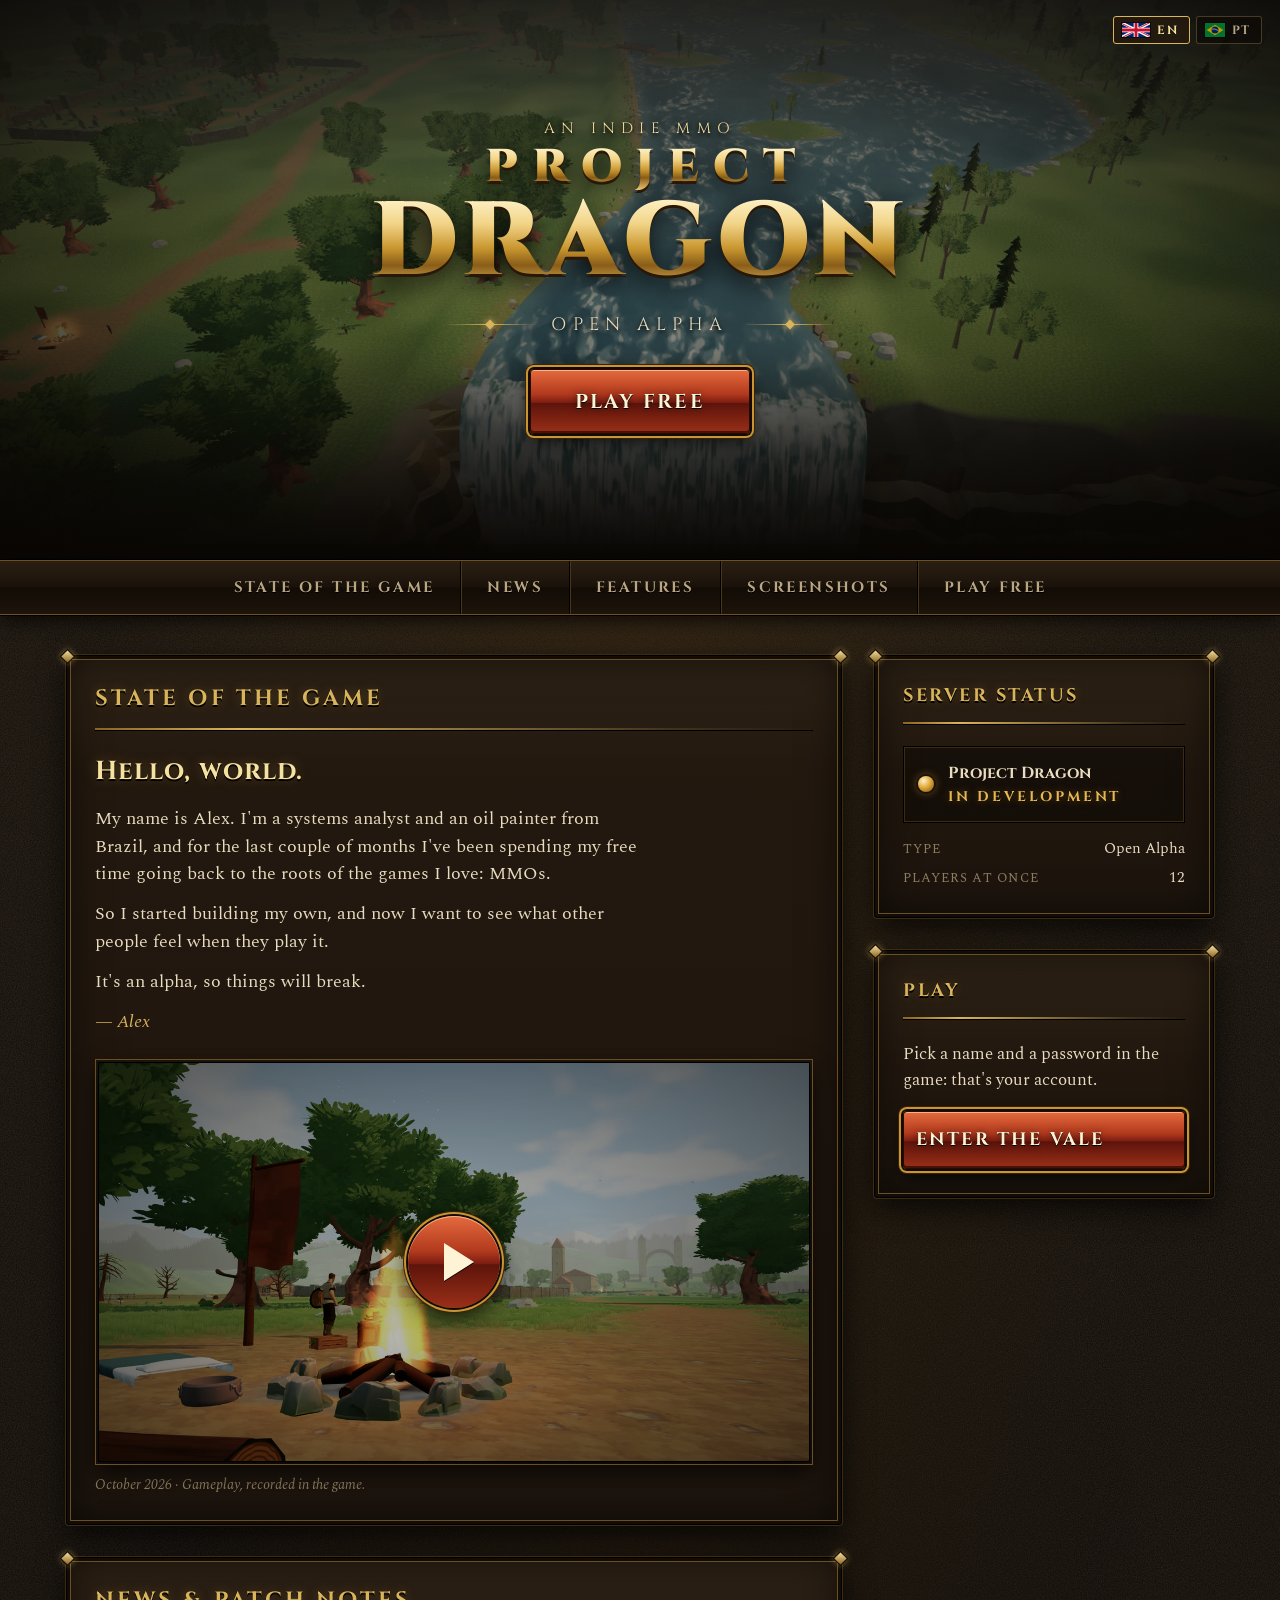
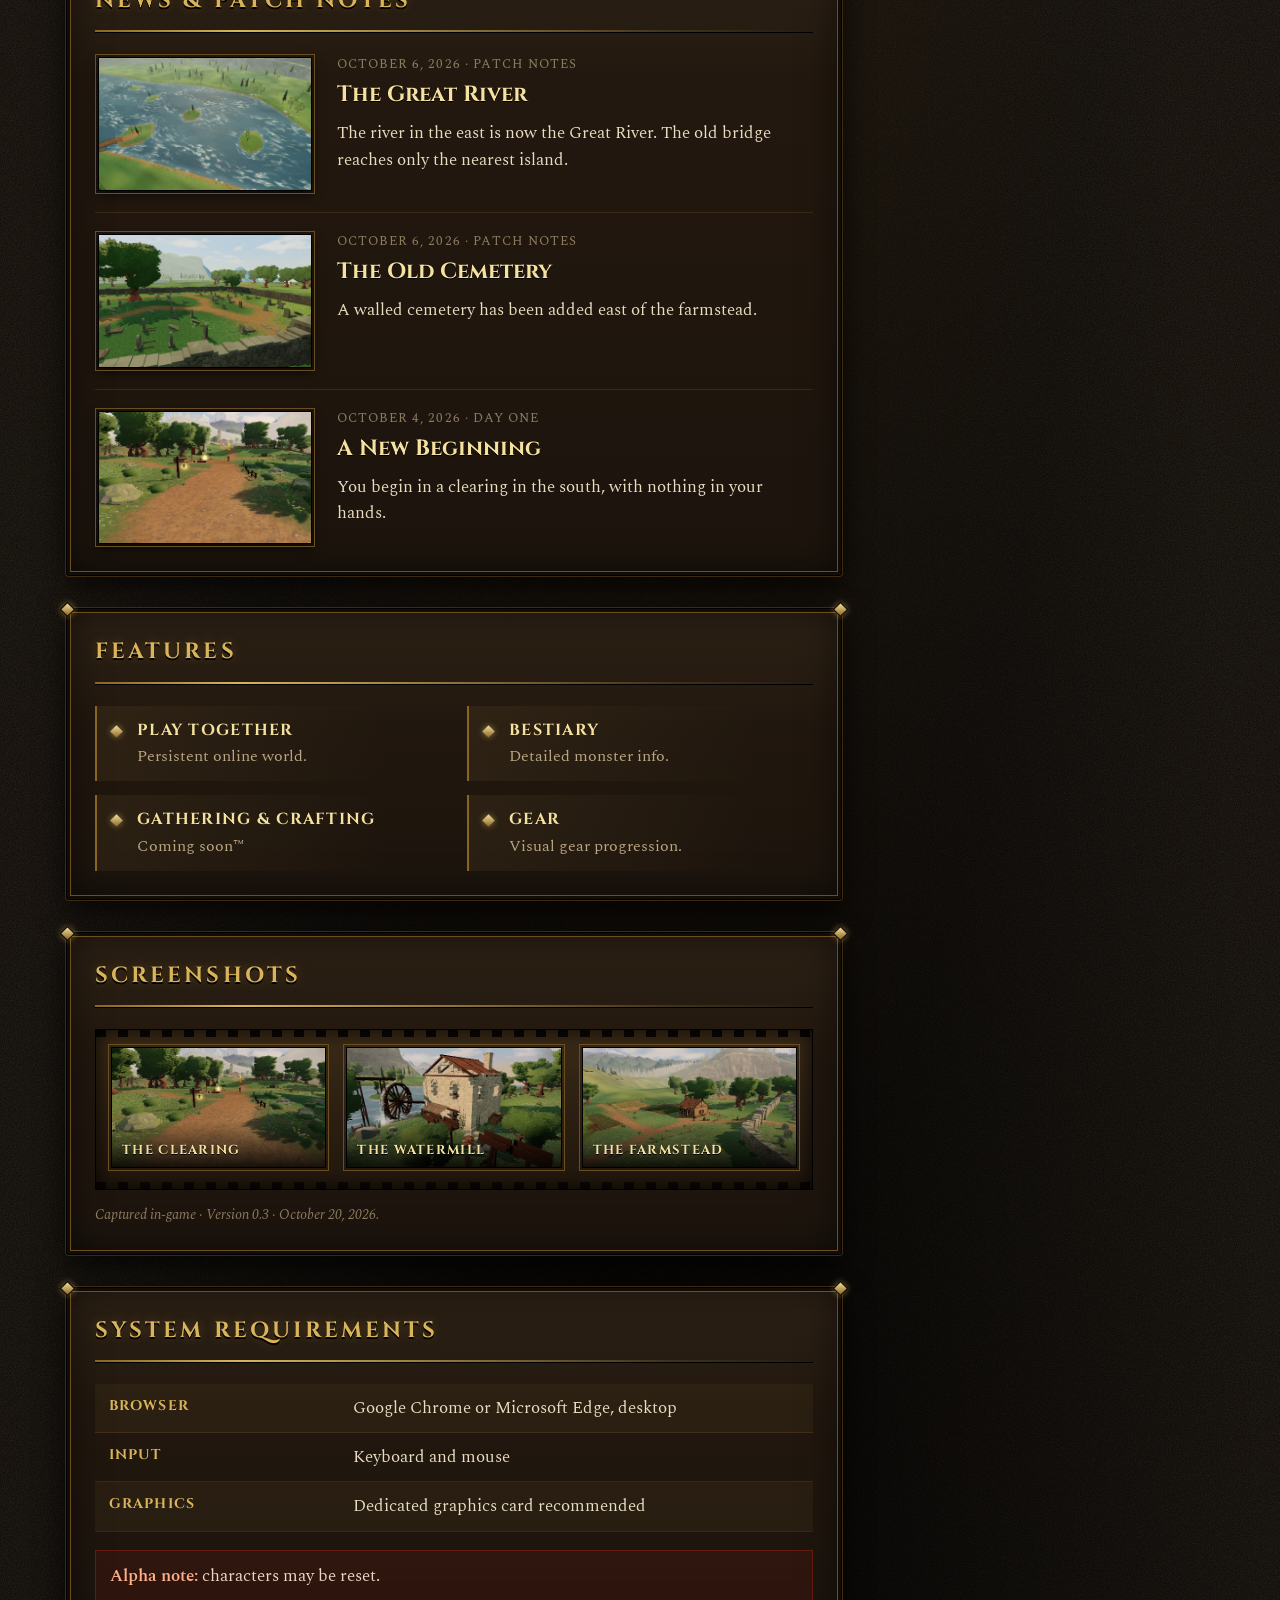
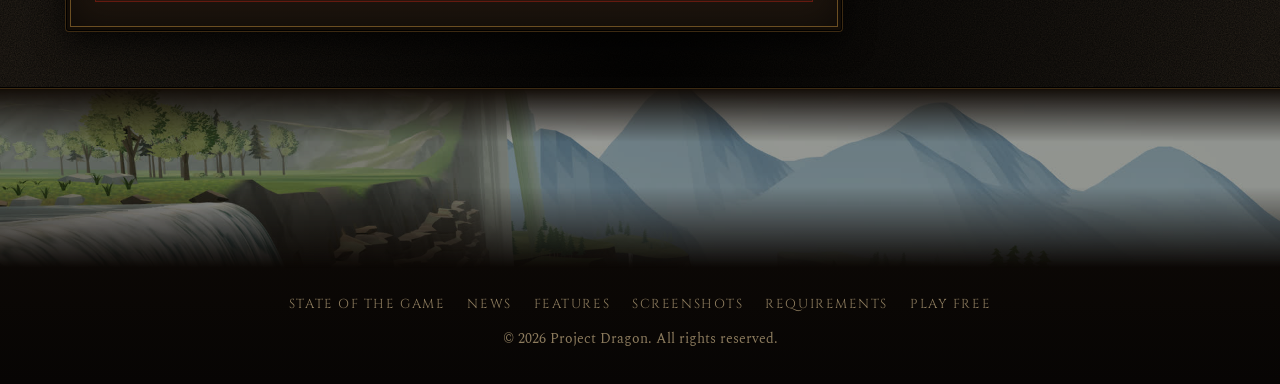
==== commit ecd5fe24: "Features: drop Quests Co-Authored-By: Claude Opus 5.5 <noreply@anthropic.com>" ====
--- a/index.html
+++ b/index.html
@@ -121,7 +121,6 @@
         <h2 class="panel-title" id="features-title" data-pt="Recursos">Features</h2>
         <ul class="features">
           <li><h3 data-pt="Jogue Junto">Play Together</h3><p data-pt="Mundo online persistente.">Persistent online world.</p></li>
-          <li><h3 data-pt="Missões">Quests</h3><p data-pt="Cada missão leva você a um lugar novo.">Each quest leads you somewhere new.</p></li>
           <li><h3 data-pt="Bestiário">Bestiary</h3><p data-pt="Informações detalhadas dos monstros.">Detailed monster info.</p></li>
           <li><h3 data-pt="Coleta e Artesanato">Gathering &amp; Crafting</h3><p data-pt="Em breve™">Coming soon™</p></li>
           <li><h3 data-pt="Equipamento">Gear</h3><p data-pt="Progressão visual de equipamento.">Visual gear progression.</p></li>
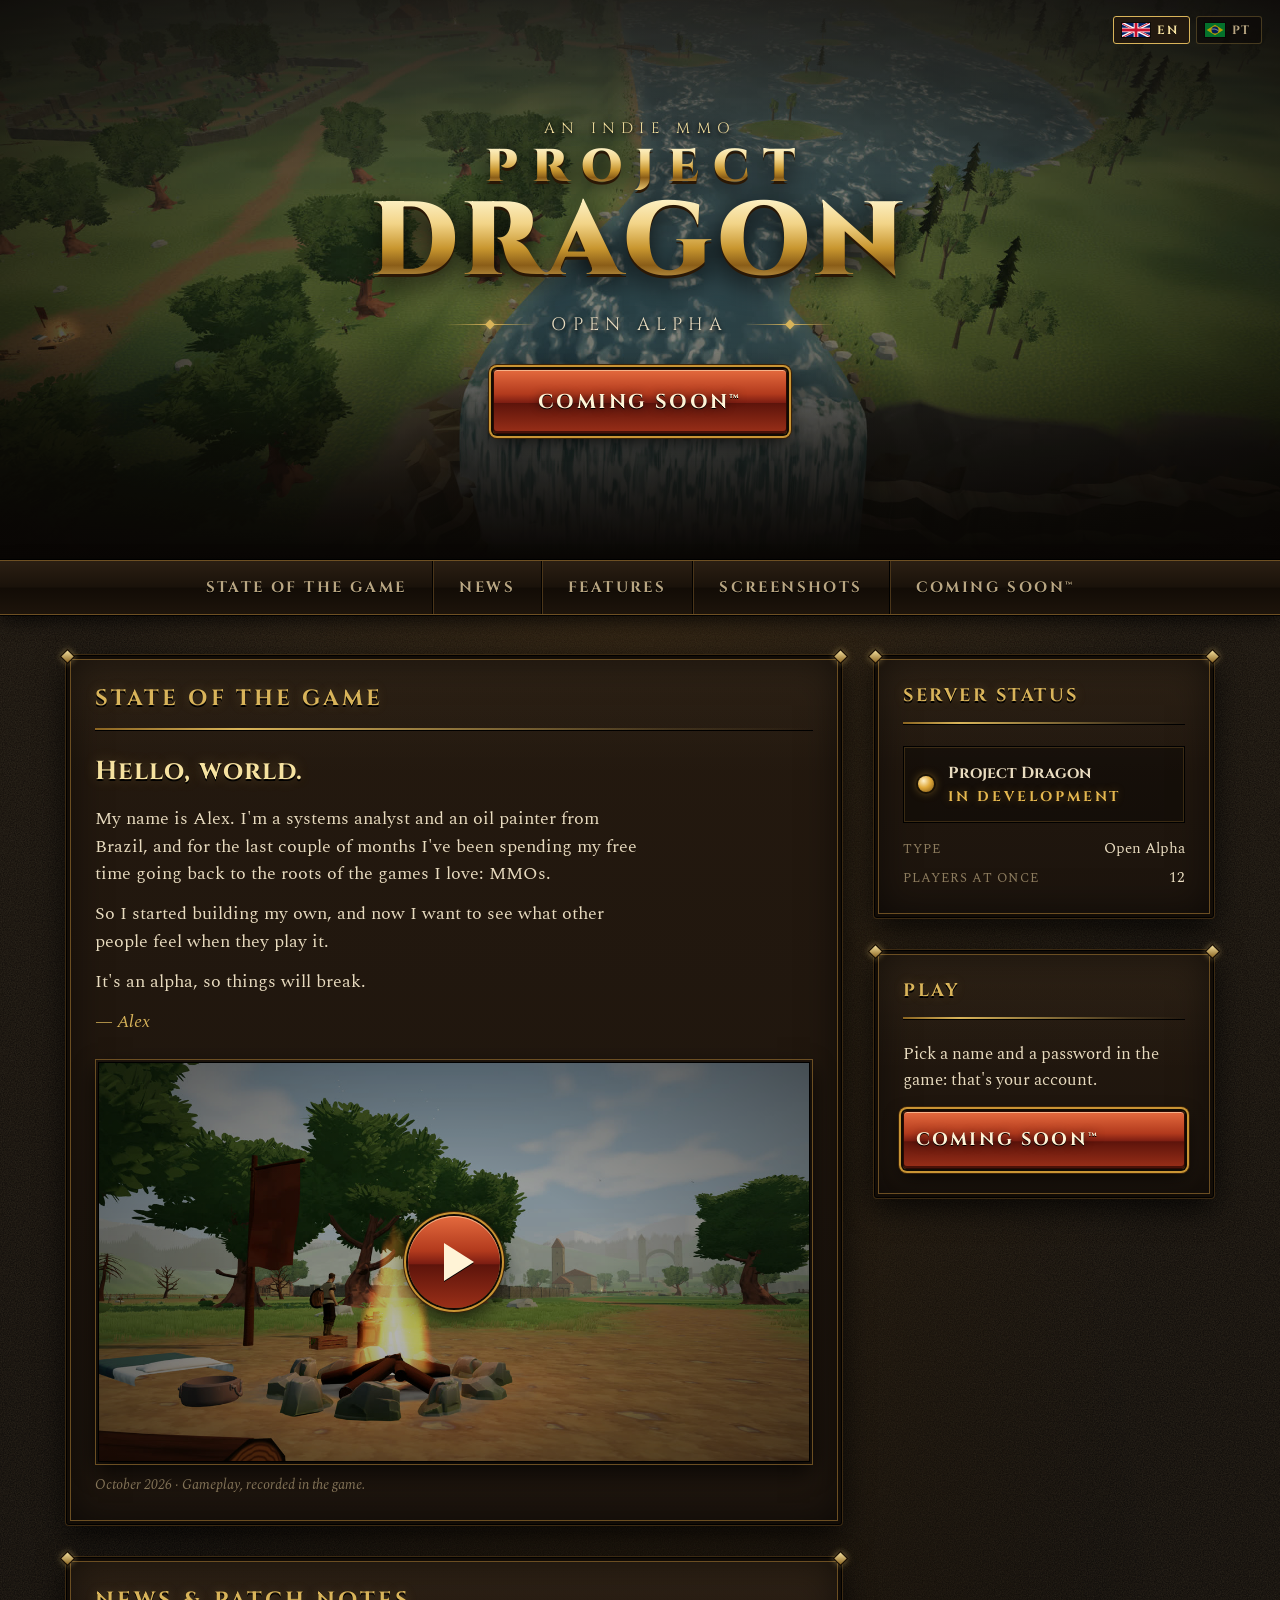
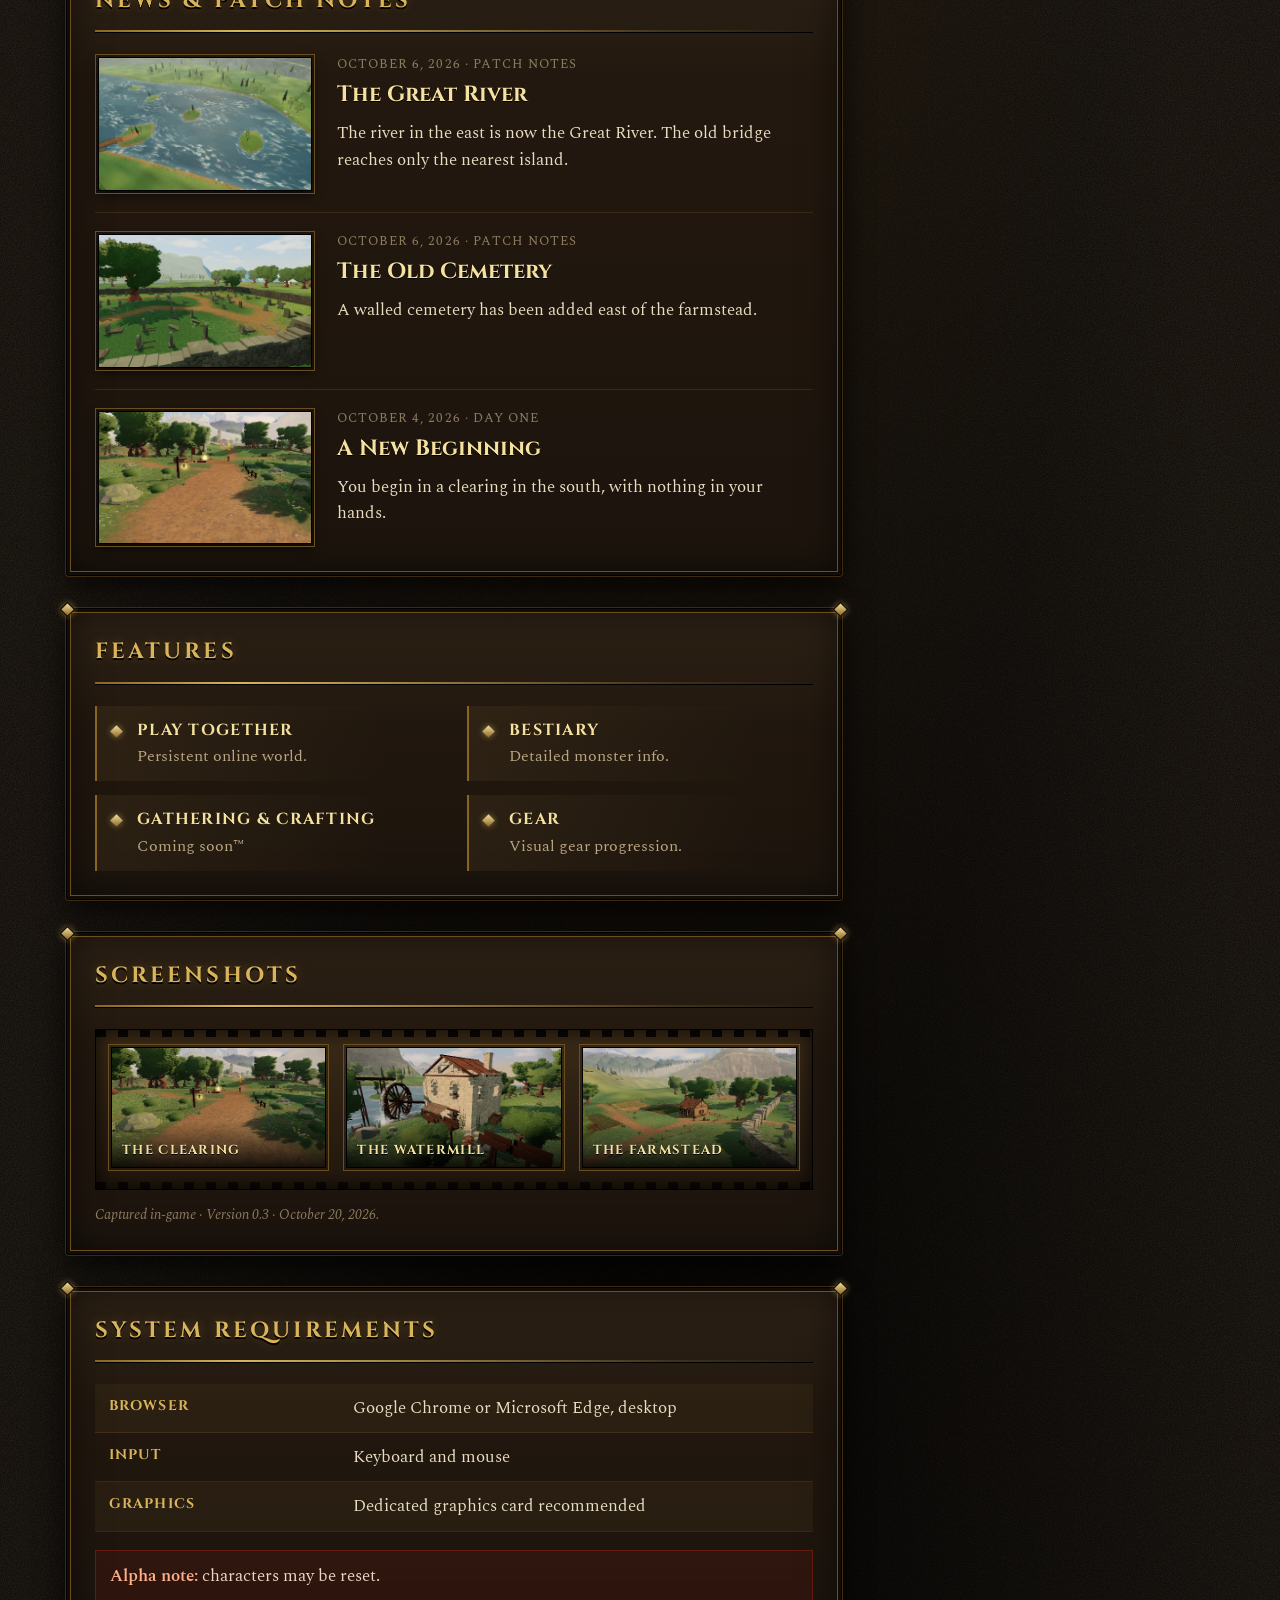
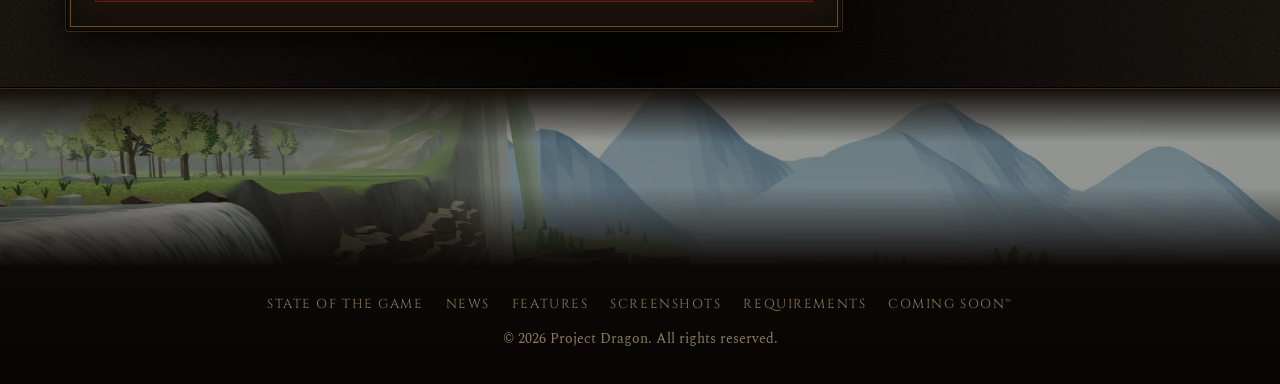
==== commit 57060ba2: "Coming soon™ replaces Play Free while the game is offline Co-Authored-By: Claude Opus 5.5 <noreply@a" ====
--- a/index.html
+++ b/index.html
@@ -4,7 +4,7 @@
   <meta charset="utf-8">
   <meta name="viewport" content="width=device-width, initial-scale=1">
   <title>Project Dragon — Open Alpha</title>
-  <meta name="description" content="Project Dragon is an indie MMO. A world to explore. Open alpha: play free in your browser.">
+  <meta name="description" content="Project Dragon is an indie MMO. A world to explore. Open alpha: coming soon™.">
   <meta name="theme-color" content="#140d06">
   <meta property="og:type" content="website">
   <meta property="og:site_name" content="Project Dragon">
@@ -21,7 +21,7 @@
   <link rel="preconnect" href="https://fonts.gstatic.com" crossorigin>
   <link href="https://fonts.googleapis.com/css2?family=Cinzel:wght@500;700;900&family=Spectral:ital,wght@0,400;0,600;1,400&display=swap" rel="stylesheet">
   <link rel="preload" as="image" href="img/masthead.jpg">
-  <link rel="stylesheet" href="style.css?v=20261020-curadoria">
+  <link rel="stylesheet" href="style.css?v=20261021-em-breve">
 </head>
 <body>
 
@@ -42,7 +42,7 @@
       <p class="masthead-kicker" data-pt="Um MMO indie">An indie MMO</p>
       <h1 class="logo"><span class="logo-line">Project</span> <span class="logo-line logo-big">Dragon</span></h1>
       <p class="masthead-tag"><span class="rule" aria-hidden="true"></span><span data-pt="Alfa Aberto">Open Alpha</span><span class="rule" aria-hidden="true"></span></p>
-      <a class="btn btn-epic" href="https://projectdragon.duckdns.org/?servidor=aqui&amp;lang=en" data-jogar data-pt="Jogue Grátis">Play Free</a>
+      <a class="btn btn-epic" data-pt="Em breve™">Coming soon™</a>
     </div>
   </header>
 
@@ -52,7 +52,7 @@
       <li><a href="#news" data-pt="Notícias">News</a></li>
       <li><a href="#features" data-pt="Recursos">Features</a></li>
       <li><a href="#screenshots" data-pt="Imagens">Screenshots</a></li>
-      <li><a href="https://projectdragon.duckdns.org/?servidor=aqui&amp;lang=en" data-jogar data-pt="Jogue Grátis">Play Free</a></li>
+      <li><a data-pt="Em breve™">Coming soon™</a></li>
     </ul>
   </nav>
 
@@ -182,10 +182,12 @@
       </section>
 
       <!-- 20/10/2026, 23:5x: o servidor abriu pra criar conta; o pedido de acesso (Google Form) saiu e virou o link de jogar. -->
+      <!-- 21/10/2026: o jogo saiu do ar (porte de engine) e os quatro links de jogar viraram "Coming soon™", sem destino, por ordem do Alex.
+           Pra voltar: devolver href="https://projectdragon.duckdns.org/?servidor=aqui&amp;lang=en" + data-jogar (o JOGO do script.js continua lá). -->
       <section class="panel panel-side" id="play" aria-labelledby="play-title">
         <h2 class="panel-title" id="play-title" data-pt="Jogar">Play</h2>
         <p data-pt="Escolha um nome e uma senha no jogo: essa é a sua conta.">Pick a name and a password in the game: that's your account.</p>
-        <a class="btn btn-epic btn-block" href="https://projectdragon.duckdns.org/?servidor=aqui&amp;lang=en" data-jogar data-pt="Entrar no Vale">Enter the Vale</a>
+        <a class="btn btn-epic btn-block" data-pt="Em breve™">Coming soon™</a>
       </section>
 
     </aside>
@@ -199,7 +201,7 @@
       <li><a href="#features" data-pt="Recursos">Features</a></li>
       <li><a href="#screenshots" data-pt="Imagens">Screenshots</a></li>
       <li><a href="#requirements" data-pt="Requisitos">Requirements</a></li>
-      <li><a href="https://projectdragon.duckdns.org/?servidor=aqui&amp;lang=en" data-jogar data-pt="Jogue Grátis">Play Free</a></li>
+      <li><a data-pt="Em breve™">Coming soon™</a></li>
     </ul>
     <p class="copy" data-pt="© 2026 Project Dragon. Todos os direitos reservados.">© 2026 Project Dragon. All rights reserved.</p>
   </footer>
--- a/style.css
+++ b/style.css
@@ -259,6 +259,10 @@
   filter: grayscale(0.85) brightness(0.55);
   box-shadow: inset 0 1px 0 rgba(255, 255, 255, 0.3), 0 0 0 2px #120b04, 0 0 0 3px #4a3a22;
 }
+
+/* 21/10/2026: com o jogo fora do ar, os links de jogar viraram "Coming soon™" sem destino (a sem href).
+   Mesma cara de antes; sem brilho de passar o mouse e sem clique. */
+a.btn:not([href]), .mainnav a:not([href]), .footer-nav a:not([href]) { cursor: default; pointer-events: none; }
 
 /* ---------- Navegação ---------- */
 
